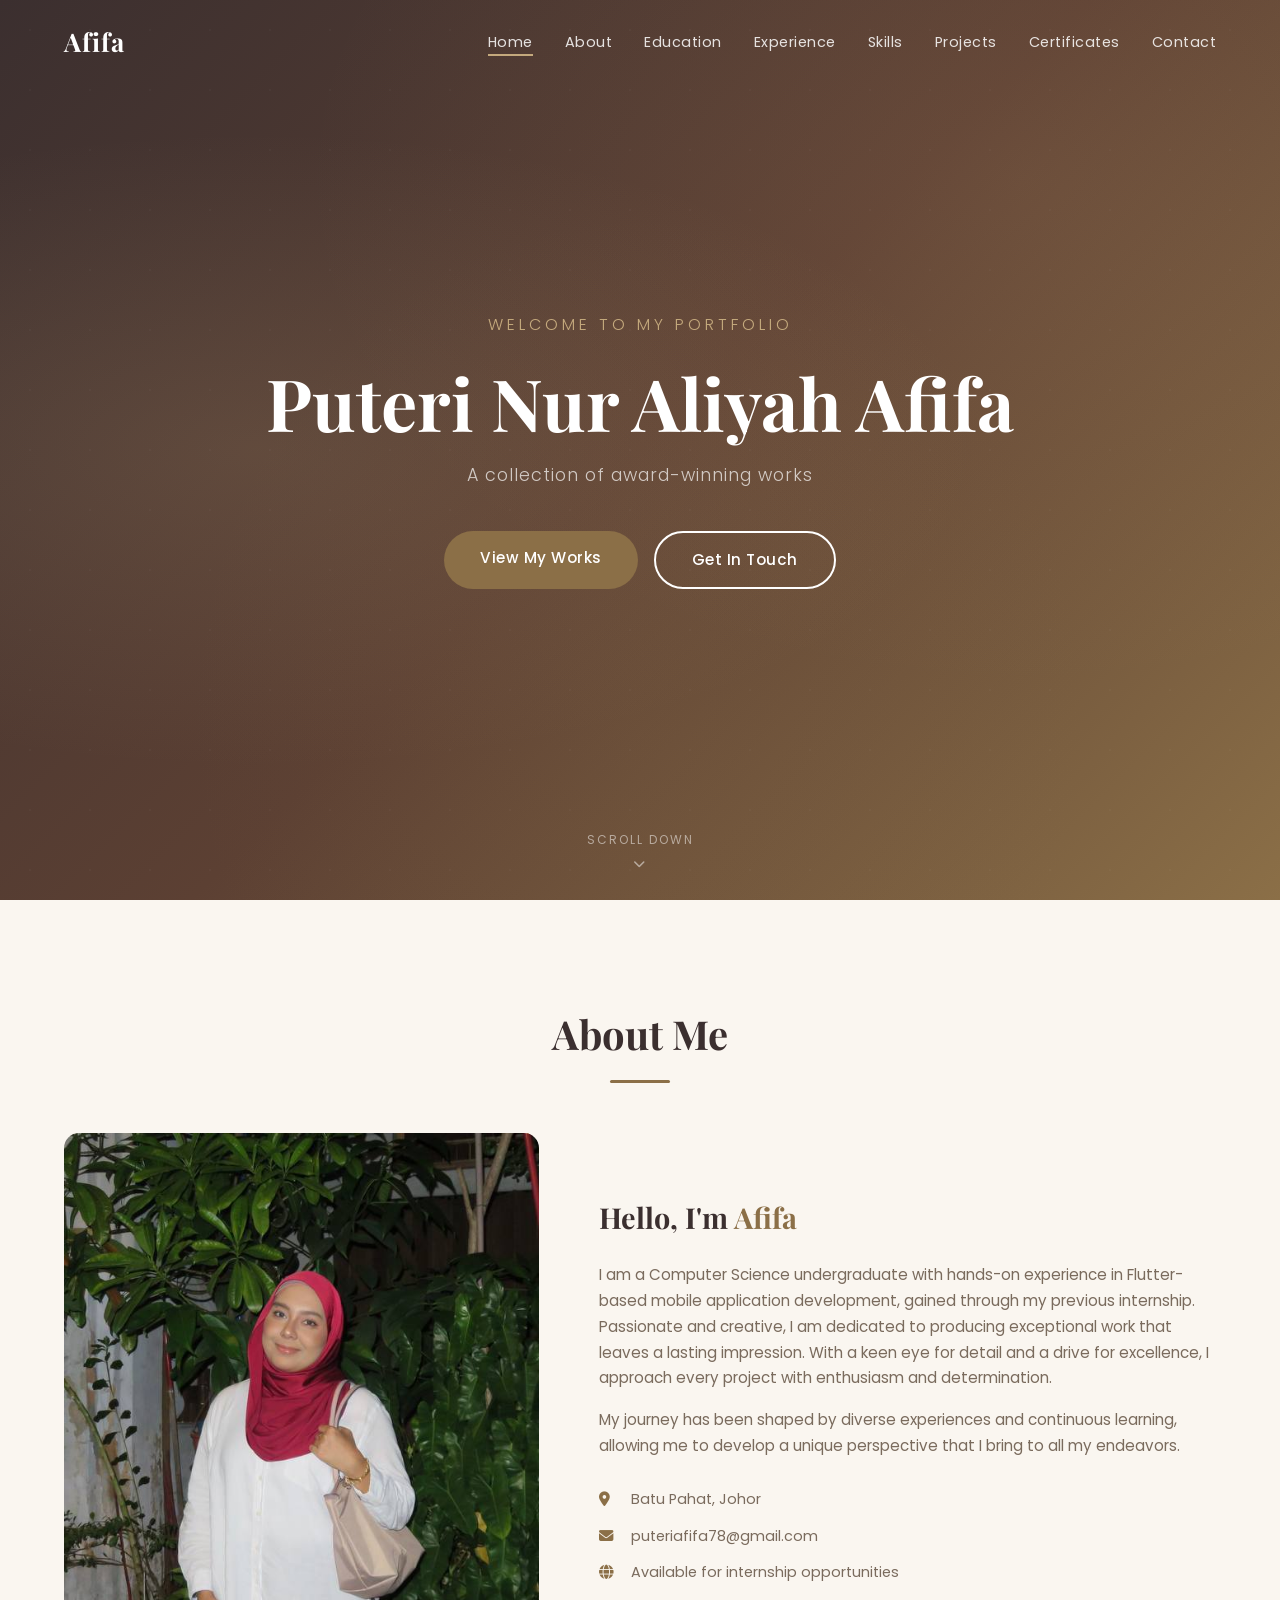
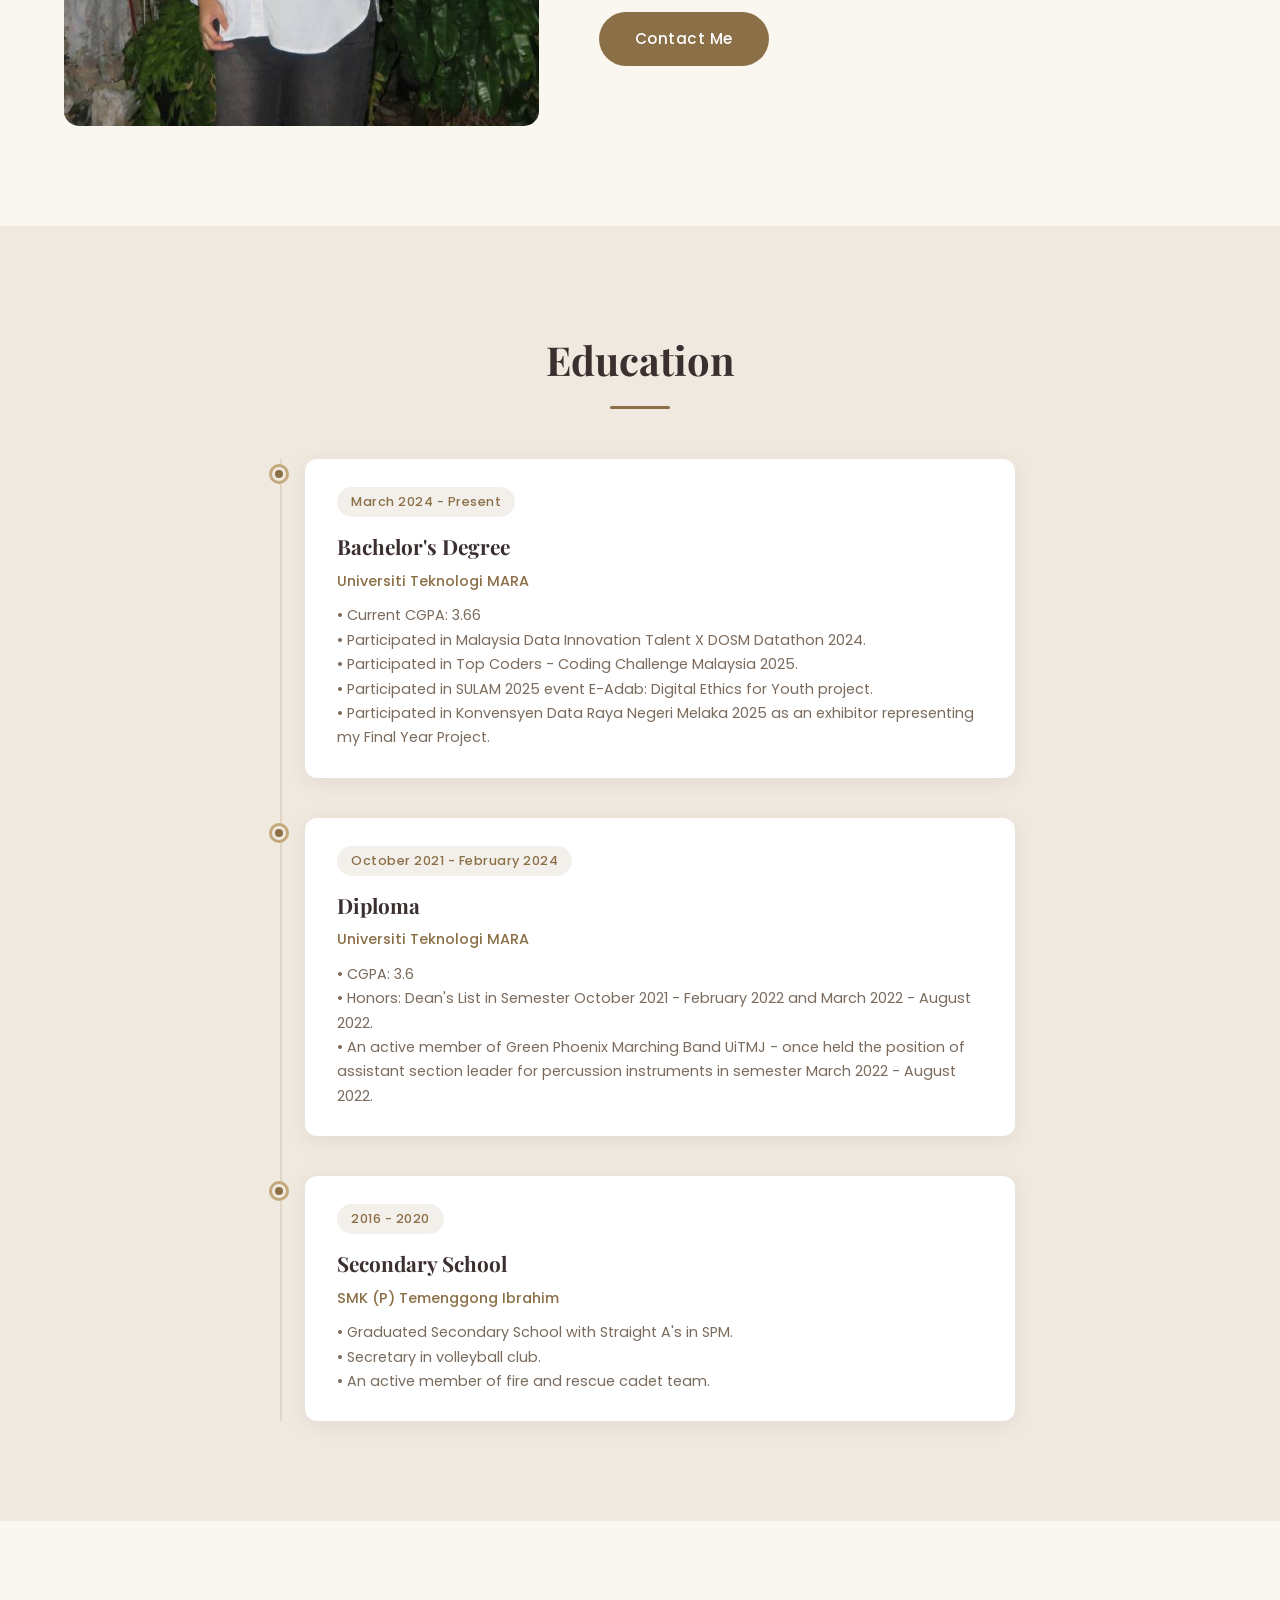
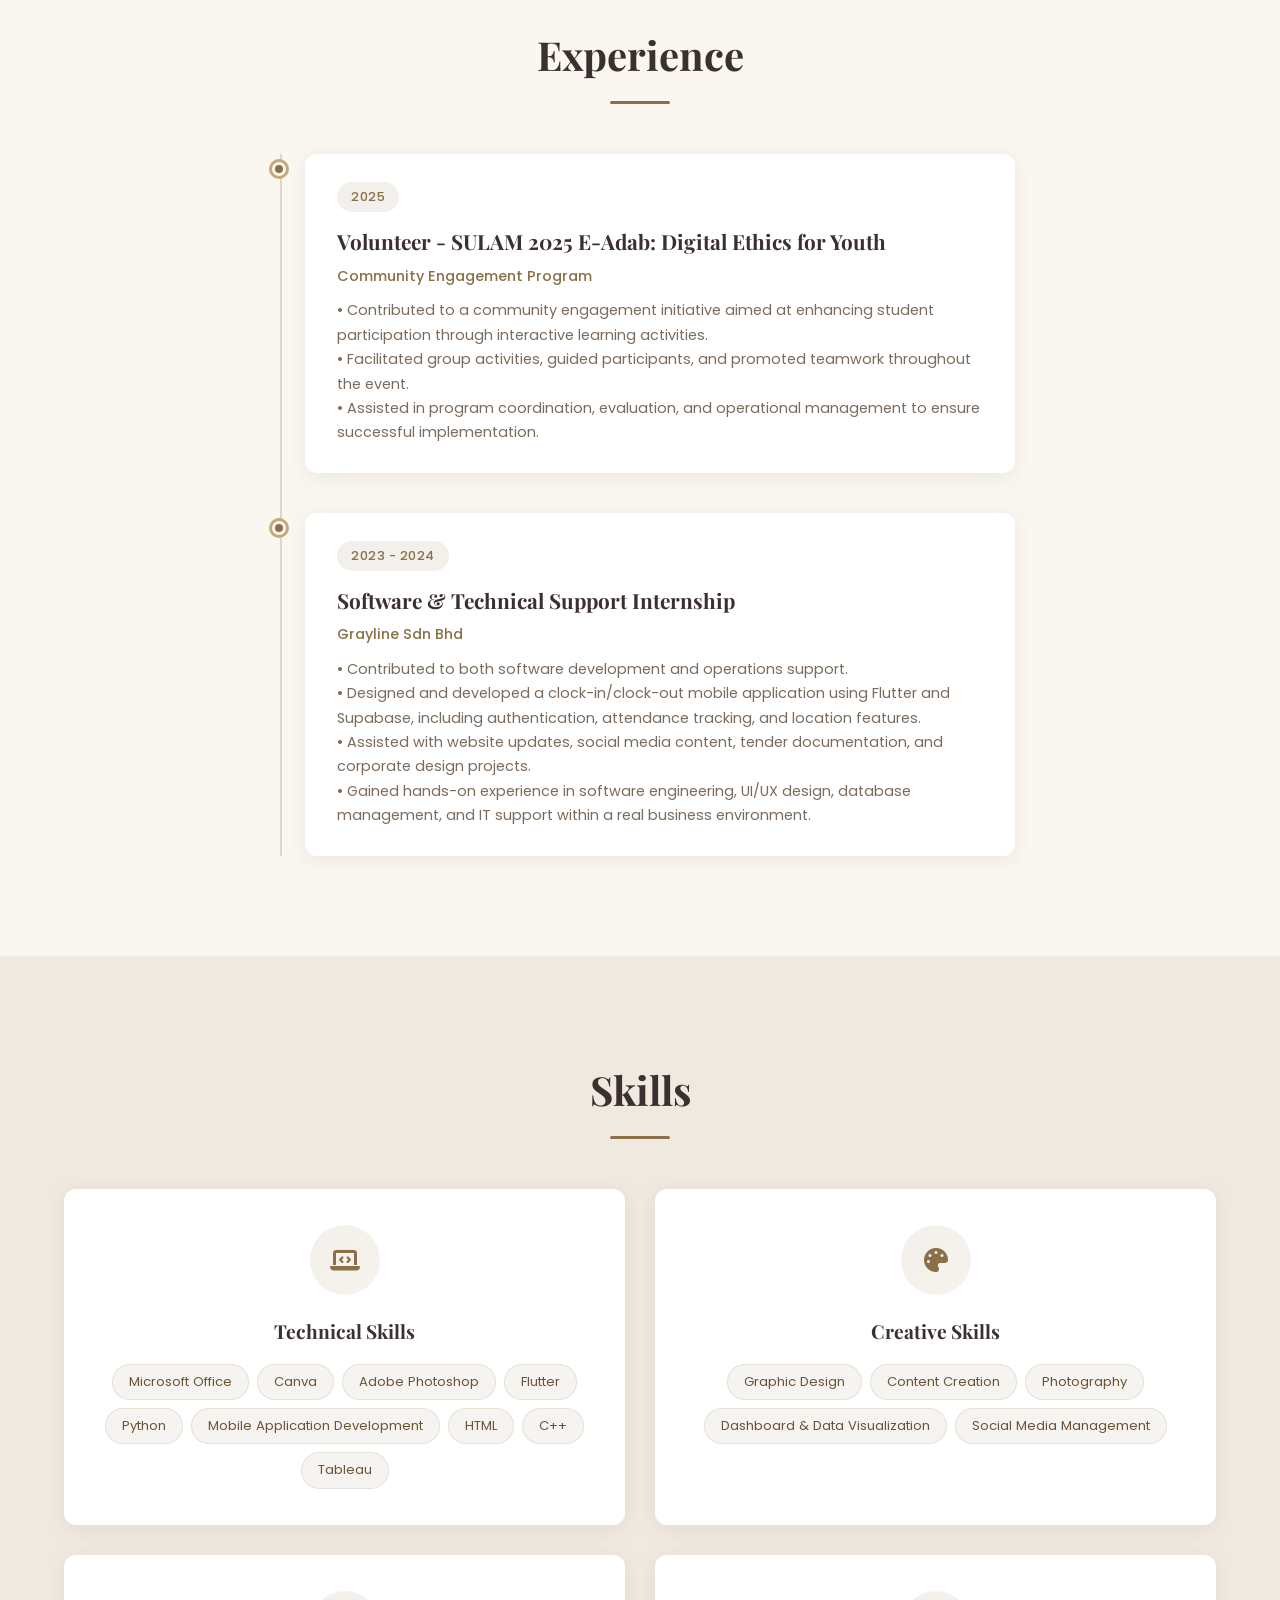
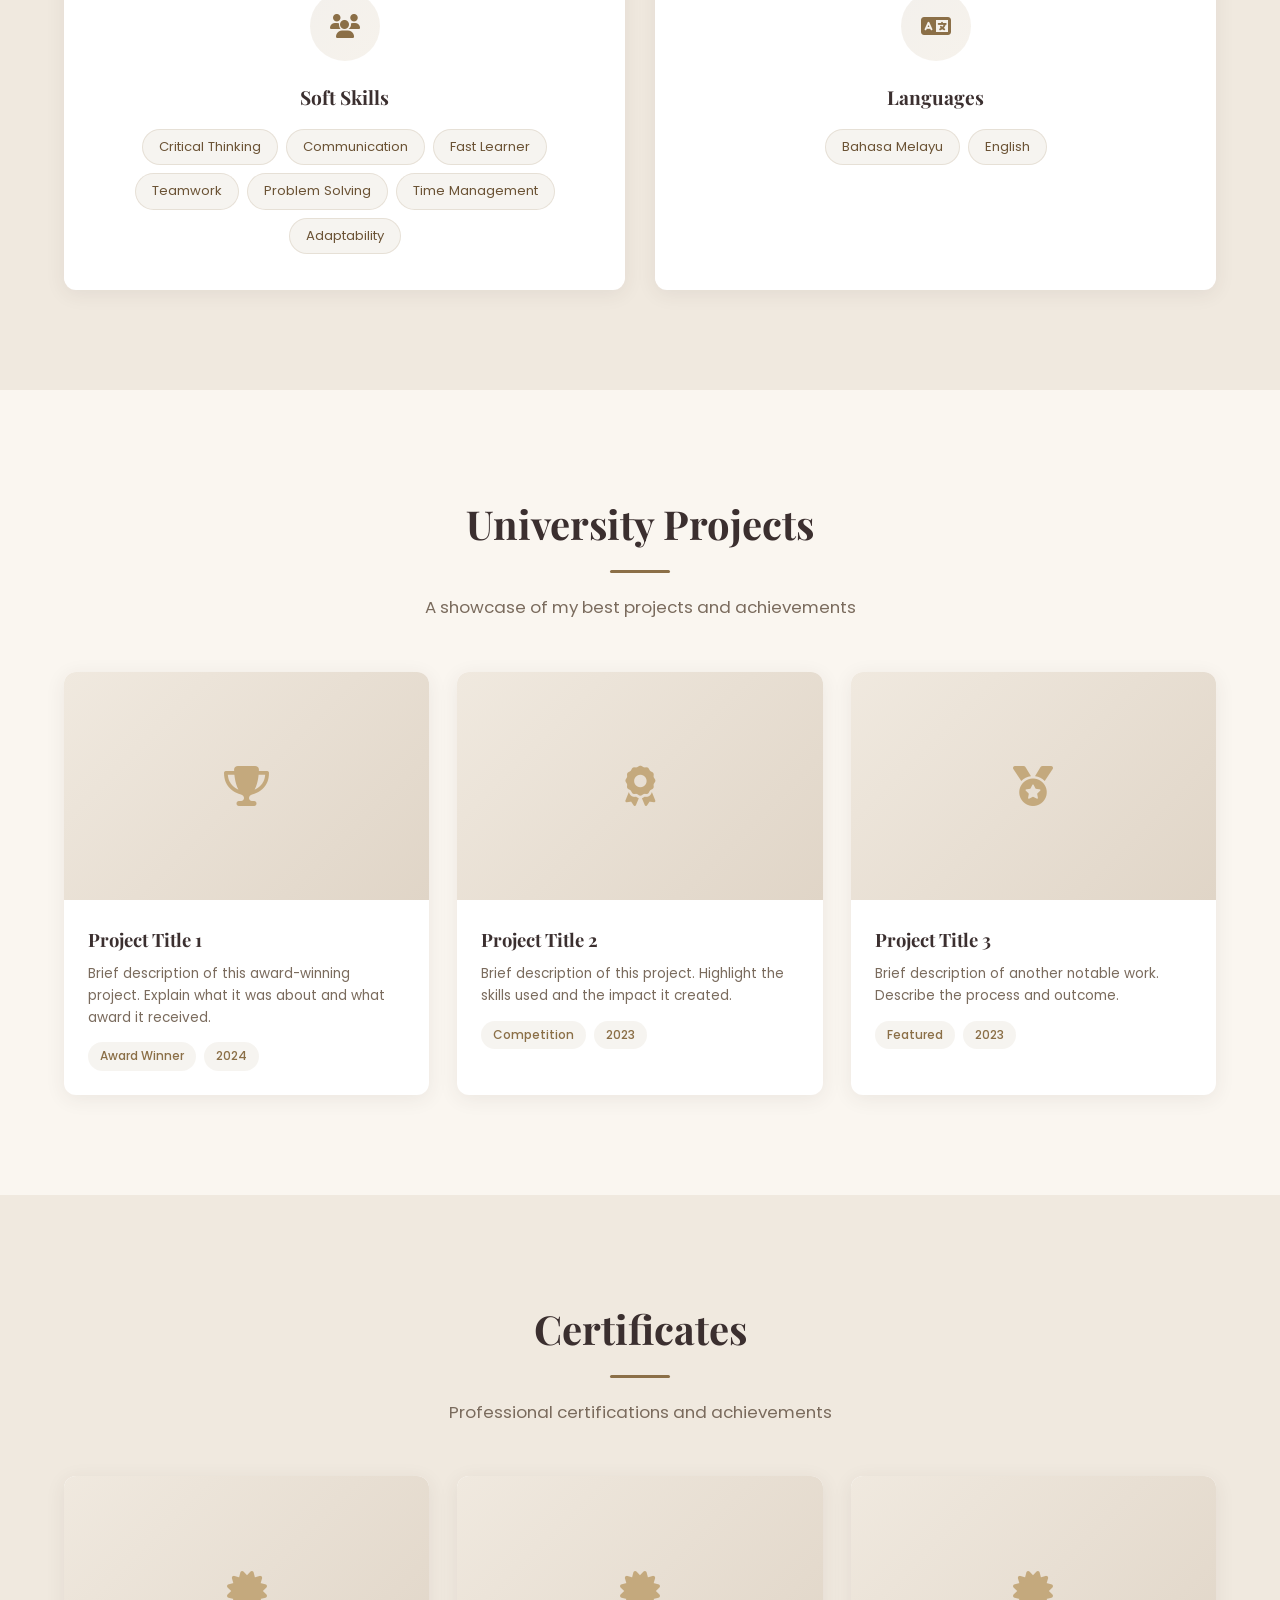
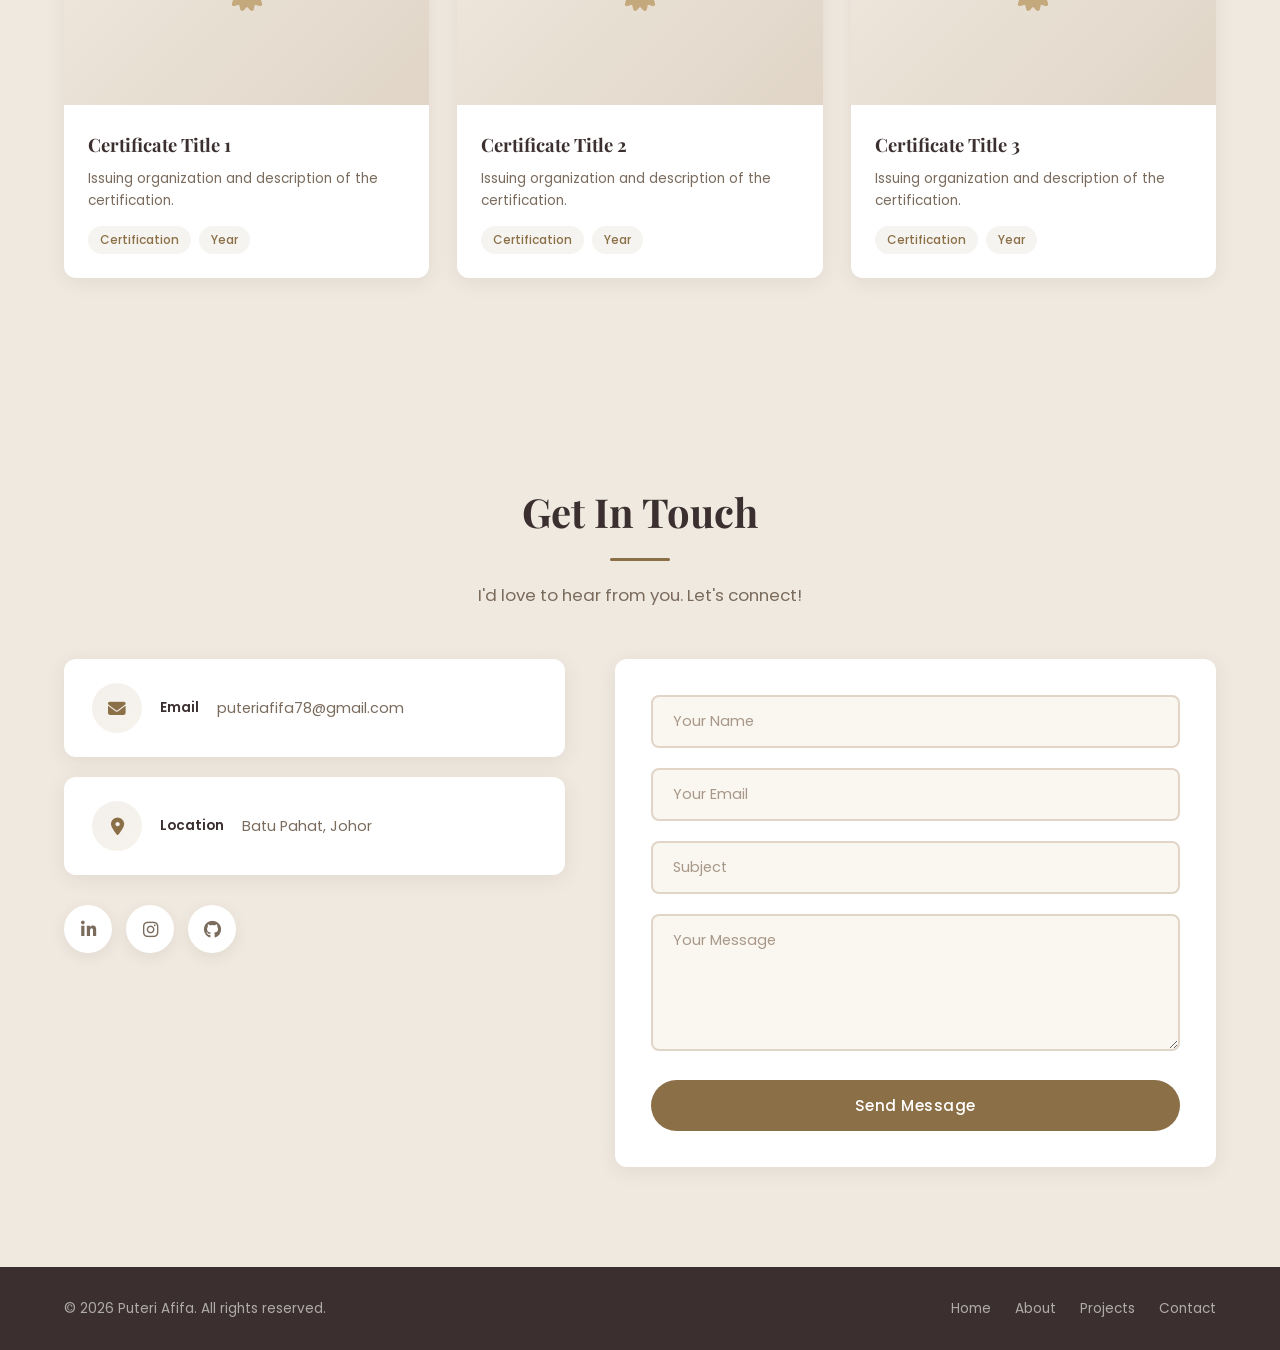
==== index.html @ a24a2a77 "Reduce projects to 3 and add Certificates section" ====
<!DOCTYPE html>
<html lang="en">
<head>
    <meta charset="UTF-8">
    <meta name="viewport" content="width=device-width, initial-scale=1.0">
    <title>Puteri Nur Aliyah Afifa | Portfolio</title>
    <link rel="stylesheet" href="style.css">
    <link rel="preconnect" href="https://fonts.googleapis.com">
    <link rel="preconnect" href="https://fonts.gstatic.com" crossorigin>
    <link href="https://fonts.googleapis.com/css2?family=Playfair+Display:ital,wght@0,400;0,600;0,700;1,400&family=Poppins:wght@300;400;500;600&display=swap" rel="stylesheet">
    <link rel="stylesheet" href="https://cdnjs.cloudflare.com/ajax/libs/font-awesome/6.5.1/css/all.min.css">
</head>
<body>

    <!-- Navigation -->
    <nav class="navbar" id="navbar">
        <div class="nav-container">
            <a href="#home" class="nav-logo">Afifa</a>
            <button class="nav-toggle" id="navToggle" aria-label="Toggle navigation">
                <span></span>
                <span></span>
                <span></span>
            </button>
            <ul class="nav-links" id="navLinks">
                <li><a href="#home">Home</a></li>
                <li><a href="#about">About</a></li>
                <li><a href="#education">Education</a></li>
                <li><a href="#experience">Experience</a></li>
                <li><a href="#skills">Skills</a></li>
                <li><a href="#projects">Projects</a></li>
                <li><a href="#certificates">Certificates</a></li>
                <li><a href="#contact">Contact</a></li>
            </ul>
        </div>
    </nav>

    <!-- Hero Section -->
    <section class="hero" id="home">
        <div class="hero-overlay"></div>
        <div class="hero-content">
            <p class="hero-greeting">Welcome to my Portfolio</p>
            <h1 class="hero-name">Puteri Nur Aliyah Afifa</h1>
            <p class="hero-tagline">A collection of award-winning works</p>
            <div class="hero-buttons">
                <a href="#projects" class="btn btn-primary">View My Works</a>
                <a href="#contact" class="btn btn-outline">Get In Touch</a>
            </div>
        </div>
        <div class="scroll-indicator">
            <span>Scroll Down</span>
            <i class="fas fa-chevron-down"></i>
        </div>
    </section>

    <!-- About Section -->
    <section class="section" id="about">
        <div class="container">
            <h2 class="section-title">About Me</h2>
            <div class="section-divider"></div>
            <div class="about-grid">
                <div class="about-image">
                    <div class="about-image-wrapper">
                        <img src="Afifa's%20Photo.jpg" alt="Afifa's Photo" style="width: 100%; height: 100%; object-fit: cover; border-radius: 15px;">
                    </div>
                </div>
                <div class="about-text">
                    <h3>Hello, I'm <span class="highlight">Afifa</span></h3>
                    <p>I am a Computer Science undergraduate with hands-on experience in Flutter-based mobile application development, gained through my previous internship. Passionate and creative, I am dedicated to producing exceptional work that leaves a lasting impression. With a keen eye for detail and a drive for excellence, I approach every project with enthusiasm and determination.</p>
                    <p>My journey has been shaped by diverse experiences and continuous learning, allowing me to develop a unique perspective that I bring to all my endeavors.</p>
                    <div class="about-details">
                        <div class="detail-item">
                            <i class="fas fa-map-marker-alt"></i>
                            <span>Batu Pahat, Johor</span>
                        </div>
                        <div class="detail-item">
                            <i class="fas fa-envelope"></i>
                            <span>puteriafifa78@gmail.com</span>
                        </div>
                        <div class="detail-item">
                            <i class="fas fa-globe"></i>
                            <span>Available for internship opportunities</span>
                        </div>
                    </div>
                    <a href="#contact" class="btn btn-primary">Contact Me</a>
                </div>
            </div>
        </div>
    </section>

    <!-- Education Section -->
    <section class="section section-alt" id="education">
        <div class="container">
            <h2 class="section-title">Education</h2>
            <div class="section-divider"></div>
            <div class="timeline">
                <div class="timeline-item" data-aos="fade-up">
                    <div class="timeline-marker"></div>
                    <div class="timeline-content">
                        <span class="timeline-date">March 2024 - Present</span>
                        <h3>Bachelor's Degree</h3>
                        <h4>Universiti Teknologi MARA</h4>
                        <p>• Current CGPA: 3.66</p>
                        <p>• Participated in Malaysia Data Innovation Talent X DOSM Datathon 2024.</p>
                        <p>• Participated in Top Coders - Coding Challenge Malaysia 2025.</p>
                        <p>• Participated in SULAM 2025 event E-Adab: Digital Ethics for Youth project.</p>
                        <p>• Participated in Konvensyen Data Raya Negeri Melaka 2025 as an exhibitor representing my Final Year Project.</p>
                    </div>
                </div>
                <div class="timeline-item" data-aos="fade-up">
                    <div class="timeline-marker"></div>
                    <div class="timeline-content">
                        <span class="timeline-date">October 2021 - February 2024</span>
                        <h3>Diploma</h3>
                        <h4>Universiti Teknologi MARA</h4>
                        <p>• CGPA: 3.6</p>
                        <p>• Honors: Dean's List in Semester October 2021 - February 2022 and March 2022 - August 2022.</p>
                        <p>• An active member of Green Phoenix Marching Band UiTMJ - once held the position of assistant section leader for percussion instruments in semester March 2022 - August 2022.</p>
                    </div>
                </div>
                <div class="timeline-item" data-aos="fade-up">
                    <div class="timeline-marker"></div>
                    <div class="timeline-content">
                        <span class="timeline-date">2016 - 2020</span>
                        <h3>Secondary School</h3>
                        <h4>SMK (P) Temenggong Ibrahim</h4>
                        <p>• Graduated Secondary School with Straight A's in SPM.</p>
                        <p>• Secretary in volleyball club.</p>
                        <p>• An active member of fire and rescue cadet team.</p>
                    </div>
                </div>
            </div>
        </div>
    </section>

    <!-- Experience Section -->
    <section class="section" id="experience">
        <div class="container">
            <h2 class="section-title">Experience</h2>
            <div class="section-divider"></div>
            <div class="timeline">
                <div class="timeline-item" data-aos="fade-up">
                    <div class="timeline-marker"></div>
                    <div class="timeline-content">
                        <span class="timeline-date">2025</span>
                        <h3>Volunteer - SULAM 2025 E-Adab: Digital Ethics for Youth</h3>
                        <h4>Community Engagement Program</h4>
                        <p>• Contributed to a community engagement initiative aimed at enhancing student participation through interactive learning activities.</p>
                        <p>• Facilitated group activities, guided participants, and promoted teamwork throughout the event.</p>
                        <p>• Assisted in program coordination, evaluation, and operational management to ensure successful implementation.</p>
                    </div>
                </div>
                <div class="timeline-item" data-aos="fade-up">
                    <div class="timeline-marker"></div>
                    <div class="timeline-content">
                        <span class="timeline-date">2023 - 2024</span>
                        <h3>Software & Technical Support Internship</h3>
                        <h4>Grayline Sdn Bhd</h4>
                        <p>• Contributed to both software development and operations support.</p>
                        <p>• Designed and developed a clock-in/clock-out mobile application using Flutter and Supabase, including authentication, attendance tracking, and location features.</p>
                        <p>• Assisted with website updates, social media content, tender documentation, and corporate design projects.</p>
                        <p>• Gained hands-on experience in software engineering, UI/UX design, database management, and IT support within a real business environment.</p>
                    </div>
                </div>
            </div>
        </div>
    </section>

    <!-- Skills Section -->
    <section class="section section-alt" id="skills">
        <div class="container">
            <h2 class="section-title">Skills</h2>
            <div class="section-divider"></div>
            <div class="skills-grid">
                <div class="skill-category">
                    <div class="skill-icon">
                        <i class="fas fa-laptop-code"></i>
                    </div>
                    <h3>Technical Skills</h3>
                    <div class="skill-tags">
                        <span class="skill-tag">Microsoft Office</span>
                        <span class="skill-tag">Canva</span>
                        <span class="skill-tag">Adobe Photoshop</span>
                        <span class="skill-tag">Flutter</span>
                        <span class="skill-tag">Python</span>
                        <span class="skill-tag">Mobile Application Development</span>
                        <span class="skill-tag">HTML</span>
                        <span class="skill-tag">C++</span>
                        <span class="skill-tag">Tableau</span>
                    </div>
                </div>
                <div class="skill-category">
                    <div class="skill-icon">
                        <i class="fas fa-palette"></i>
                    </div>
                    <h3>Creative Skills</h3>
                    <div class="skill-tags">
                        <span class="skill-tag">Graphic Design</span>
                        <span class="skill-tag">Content Creation</span>
                        <span class="skill-tag">Photography</span>
                        <span class="skill-tag">Dashboard & Data Visualization</span>
                        <span class="skill-tag">Social Media Management</span>
                    </div>
                </div>
                <div class="skill-category">
                    <div class="skill-icon">
                        <i class="fas fa-users"></i>
                    </div>
                    <h3>Soft Skills</h3>
                    <div class="skill-tags">
                        <span class="skill-tag">Critical Thinking</span>
                        <span class="skill-tag">Communication</span>
                        <span class="skill-tag">Fast Learner</span>
                        <span class="skill-tag">Teamwork</span>
                        <span class="skill-tag">Problem Solving</span>
                        <span class="skill-tag">Time Management</span>
                        <span class="skill-tag">Adaptability</span>

                    </div>
                </div>
                <div class="skill-category">
                    <div class="skill-icon">
                        <i class="fas fa-language"></i>
                    </div>
                    <h3>Languages</h3>
                    <div class="skill-tags">
                        <span class="skill-tag">Bahasa Melayu</span>
                        <span class="skill-tag">English</span>
                    </div>
                </div>
            </div>
        </div>
    </section>

    <!-- Projects Section -->
    <section class="section" id="projects">
        <div class="container">
            <h2 class="section-title">University Projects</h2>
            <div class="section-divider"></div>
            <p class="section-subtitle">A showcase of my best projects and achievements</p>
            <div class="projects-grid">
                <div class="project-card" data-aos="fade-up">
                    <div class="project-image">
                        <div class="project-image-placeholder">
                            <i class="fas fa-trophy"></i>
                        </div>
                        <div class="project-overlay">
                            <a href="#" class="project-link"><i class="fas fa-external-link-alt"></i></a>
                        </div>
                    </div>
                    <div class="project-info">
                        <h3>Project Title 1</h3>
                        <p>Brief description of this award-winning project. Explain what it was about and what award it received.</p>
                        <div class="project-tags">
                            <span>Award Winner</span>
                            <span>2024</span>
                        </div>
                    </div>
                </div>
                <div class="project-card" data-aos="fade-up">
                    <div class="project-image">
                        <div class="project-image-placeholder">
                            <i class="fas fa-award"></i>
                        </div>
                        <div class="project-overlay">
                            <a href="#" class="project-link"><i class="fas fa-external-link-alt"></i></a>
                        </div>
                    </div>
                    <div class="project-info">
                        <h3>Project Title 2</h3>
                        <p>Brief description of this project. Highlight the skills used and the impact it created.</p>
                        <div class="project-tags">
                            <span>Competition</span>
                            <span>2023</span>
                        </div>
                    </div>
                </div>
                <div class="project-card" data-aos="fade-up">
                    <div class="project-image">
                        <div class="project-image-placeholder">
                            <i class="fas fa-medal"></i>
                        </div>
                        <div class="project-overlay">
                            <a href="#" class="project-link"><i class="fas fa-external-link-alt"></i></a>
                        </div>
                    </div>
                    <div class="project-info">
                        <h3>Project Title 3</h3>
                        <p>Brief description of another notable work. Describe the process and outcome.</p>
                        <div class="project-tags">
                            <span>Featured</span>
                            <span>2023</span>
                        </div>
                    </div>
                </div>
            </div>
        </div>
    </section>

    <!-- Certificates Section -->
    <section class="section section-alt" id="certificates">
        <div class="container">
            <h2 class="section-title">Certificates</h2>
            <div class="section-divider"></div>
            <p class="section-subtitle">Professional certifications and achievements</p>
            <div class="projects-grid">
                <div class="project-card" data-aos="fade-up">
                    <div class="project-image">
                        <div class="project-image-placeholder">
                            <i class="fas fa-certificate"></i>
                        </div>
                    </div>
                    <div class="project-info">
                        <h3>Certificate Title 1</h3>
                        <p>Issuing organization and description of the certification.</p>
                        <div class="project-tags">
                            <span>Certification</span>
                            <span>Year</span>
                        </div>
                    </div>
                </div>
                <div class="project-card" data-aos="fade-up">
                    <div class="project-image">
                        <div class="project-image-placeholder">
                            <i class="fas fa-certificate"></i>
                        </div>
                    </div>
                    <div class="project-info">
                        <h3>Certificate Title 2</h3>
                        <p>Issuing organization and description of the certification.</p>
                        <div class="project-tags">
                            <span>Certification</span>
                            <span>Year</span>
                        </div>
                    </div>
                </div>
                <div class="project-card" data-aos="fade-up">
                    <div class="project-image">
                        <div class="project-image-placeholder">
                            <i class="fas fa-certificate"></i>
                        </div>
                    </div>
                    <div class="project-info">
                        <h3>Certificate Title 3</h3>
                        <p>Issuing organization and description of the certification.</p>
                        <div class="project-tags">
                            <span>Certification</span>
                            <span>Year</span>
                        </div>
                    </div>
                </div>
            </div>
        </div>
    </section>

    <!-- Contact Section -->
    <section class="section section-alt" id="contact">
        <div class="container">
            <h2 class="section-title">Get In Touch</h2>
            <div class="section-divider"></div>
            <p class="section-subtitle">I'd love to hear from you. Let's connect!</p>
            <div class="contact-grid">
                <div class="contact-info">
                    <div class="contact-card">
                        <div class="contact-icon">
                            <i class="fas fa-envelope"></i>
                        </div>
                        <h3>Email</h3>
                        <p>puteriafifa78@gmail.com</p>
                    </div>
                    <div class="contact-card">
                        <div class="contact-icon">
                            <i class="fas fa-map-marker-alt"></i>
                        </div>
                        <h3>Location</h3>
                        <p>Batu Pahat, Johor</p>
                    </div>
                    <div class="social-links">
                        <a href="https://www.linkedin.com/in/puteri-afifa-b98653278" class="social-link" aria-label="LinkedIn"><i class="fab fa-linkedin-in"></i></a>
                        <a href="https://www.instagram.com/aafifaa__?igsh=MWRyMGJjY2FrdXZ4MQ%3D%3D&utm_source=qr" class="social-link" aria-label="Instagram"><i class="fab fa-instagram"></i></a>
                        <a href="https://github.com/aafifaa03" class="social-link" aria-label="GitHub"><i class="fab fa-github"></i></a>
                    </div>
                </div>
                <form class="contact-form" id="contactForm">
                    <div class="form-group">
                        <input type="text" id="name" name="name" placeholder="Your Name" required>
                    </div>
                    <div class="form-group">
                        <input type="email" id="email" name="email" placeholder="Your Email" required>
                    </div>
                    <div class="form-group">
                        <input type="text" id="subject" name="subject" placeholder="Subject" required>
                    </div>
                    <div class="form-group">
                        <textarea id="message" name="message" rows="5" placeholder="Your Message" required></textarea>
                    </div>
                    <button type="submit" class="btn btn-primary btn-full">Send Message</button>
                </form>
            </div>
        </div>
    </section>

    <!-- Footer -->
    <footer class="footer">
        <div class="container">
            <div class="footer-content">
                <p>&copy; 2026 Puteri Afifa. All rights reserved.</p>
                <div class="footer-links">
                    <a href="#home">Home</a>
                    <a href="#about">About</a>
                    <a href="#projects">Projects</a>
                    <a href="#contact">Contact</a>
                </div>
            </div>
        </div>
    </footer>

    <script src="script.js"></script>
</body>
</html>
---- style.css ----
/* ===== CSS Variables ===== */
:root {
    --color-bg: #FAF6F0;
    --color-bg-alt: #F0E9DF;
    --color-bg-dark: #3B2F2F;
    --color-primary: #8B6F47;
    --color-primary-dark: #6B5335;
    --color-primary-light: #C4A97D;
    --color-accent: #D4A574;
    --color-text: #3B2F2F;
    --color-text-light: #7A6B5D;
    --color-text-lighter: #A89888;
    --color-white: #FFFFFF;
    --color-border: #E0D5C7;
    --color-card: #FFFFFF;
    --color-shadow: rgba(59, 47, 47, 0.08);
    --color-shadow-dark: rgba(59, 47, 47, 0.15);

    --font-heading: 'Playfair Display', Georgia, serif;
    --font-body: 'Poppins', 'Segoe UI', sans-serif;

    --transition: all 0.3s ease;
    --transition-slow: all 0.6s ease;
    --border-radius: 12px;
    --border-radius-sm: 8px;
}

/* ===== Reset & Base ===== */
*,
*::before,
*::after {
    margin: 0;
    padding: 0;
    box-sizing: border-box;
}

html {
    scroll-behavior: smooth;
    scroll-padding-top: 80px;
}

body {
    font-family: var(--font-body);
    color: var(--color-text);
    background-color: var(--color-bg);
    line-height: 1.7;
    overflow-x: hidden;
}

a {
    text-decoration: none;
    color: inherit;
    transition: var(--transition);
}

img {
    max-width: 100%;
    display: block;
}

/* ===== Utility ===== */
.container {
    max-width: 1200px;
    margin: 0 auto;
    padding: 0 24px;
}

.highlight {
    color: var(--color-primary);
}

.btn {
    display: inline-block;
    padding: 14px 36px;
    border-radius: 50px;
    font-family: var(--font-body);
    font-size: 0.95rem;
    font-weight: 500;
    letter-spacing: 0.5px;
    cursor: pointer;
    transition: var(--transition);
    border: none;
    outline: none;
}

.btn-primary {
    background: var(--color-primary);
    color: var(--color-white);
}

.btn-primary:hover {
    background: var(--color-primary-dark);
    transform: translateY(-2px);
    box-shadow: 0 8px 25px rgba(139, 111, 71, 0.3);
}

.btn-outline {
    background: transparent;
    color: var(--color-white);
    border: 2px solid var(--color-white);
}

.btn-outline:hover {
    background: var(--color-white);
    color: var(--color-bg-dark);
    transform: translateY(-2px);
}

.btn-full {
    width: 100%;
}

/* ===== Navigation ===== */
.navbar {
    position: fixed;
    top: 0;
    left: 0;
    width: 100%;
    z-index: 1000;
    background: transparent;
    transition: var(--transition);
    padding: 20px 0;
}

.navbar.scrolled {
    background: rgba(250, 246, 240, 0.95);
    backdrop-filter: blur(20px);
    box-shadow: 0 2px 20px var(--color-shadow);
    padding: 12px 0;
}

.nav-container {
    max-width: 1200px;
    margin: 0 auto;
    padding: 0 24px;
    display: flex;
    align-items: center;
    justify-content: space-between;
}

.nav-logo {
    font-family: var(--font-heading);
    font-size: 1.6rem;
    font-weight: 700;
    color: var(--color-white);
    letter-spacing: 1px;
}

.navbar.scrolled .nav-logo {
    color: var(--color-primary);
}

.nav-links {
    display: flex;
    list-style: none;
    gap: 32px;
}

.nav-links a {
    font-size: 0.9rem;
    font-weight: 400;
    color: rgba(255, 255, 255, 0.85);
    letter-spacing: 0.5px;
    position: relative;
    padding-bottom: 4px;
}

.nav-links a::after {
    content: '';
    position: absolute;
    bottom: 0;
    left: 0;
    width: 0;
    height: 2px;
    background: var(--color-primary-light);
    transition: var(--transition);
}

.nav-links a:hover::after,
.nav-links a.active::after {
    width: 100%;
}

.navbar.scrolled .nav-links a {
    color: var(--color-text);
}

.navbar.scrolled .nav-links a:hover {
    color: var(--color-primary);
}

.navbar.scrolled .nav-links a::after {
    background: var(--color-primary);
}

.nav-toggle {
    display: none;
    flex-direction: column;
    gap: 5px;
    background: none;
    border: none;
    cursor: pointer;
    padding: 5px;
}

.nav-toggle span {
    display: block;
    width: 25px;
    height: 2px;
    background: var(--color-white);
    transition: var(--transition);
}

.navbar.scrolled .nav-toggle span {
    background: var(--color-text);
}

/* ===== Hero Section ===== */
.hero {
    position: relative;
    min-height: 100vh;
    display: flex;
    align-items: center;
    justify-content: center;
    text-align: center;
    background: linear-gradient(135deg, #3B2F2F 0%, #5C4033 50%, #8B6F47 100%);
    overflow: hidden;
}

.hero::before {
    content: '';
    position: absolute;
    top: 0;
    left: 0;
    right: 0;
    bottom: 0;
    background:
        radial-gradient(ellipse at 20% 50%, rgba(196, 169, 125, 0.15) 0%, transparent 50%),
        radial-gradient(ellipse at 80% 20%, rgba(212, 165, 116, 0.1) 0%, transparent 50%),
        radial-gradient(ellipse at 50% 80%, rgba(139, 111, 71, 0.1) 0%, transparent 50%);
}

.hero-overlay {
    position: absolute;
    top: 0;
    left: 0;
    right: 0;
    bottom: 0;
    background: url('data:image/svg+xml,<svg xmlns="http://www.w3.org/2000/svg" width="60" height="60"><circle cx="30" cy="30" r="1" fill="rgba(255,255,255,0.03)"/></svg>');
}

.hero-content {
    position: relative;
    z-index: 2;
    padding: 0 24px;
    animation: fadeInUp 1s ease;
}

.hero-greeting {
    font-size: 1rem;
    font-weight: 300;
    letter-spacing: 4px;
    text-transform: uppercase;
    color: var(--color-primary-light);
    margin-bottom: 20px;
}

.hero-name {
    font-family: var(--font-heading);
    font-size: clamp(2.5rem, 6vw, 4.5rem);
    font-weight: 700;
    color: var(--color-white);
    line-height: 1.2;
    margin-bottom: 16px;
}

.hero-tagline {
    font-size: 1.1rem;
    font-weight: 300;
    color: rgba(255, 255, 255, 0.7);
    margin-bottom: 40px;
    letter-spacing: 1px;
}

.hero-buttons {
    display: flex;
    gap: 16px;
    justify-content: center;
    flex-wrap: wrap;
}

.scroll-indicator {
    position: absolute;
    bottom: 30px;
    left: 50%;
    transform: translateX(-50%);
    display: flex;
    flex-direction: column;
    align-items: center;
    gap: 8px;
    color: rgba(255, 255, 255, 0.5);
    font-size: 0.75rem;
    letter-spacing: 2px;
    text-transform: uppercase;
    animation: bounce 2s infinite;
}

@keyframes bounce {
    0%, 20%, 50%, 80%, 100% { transform: translateX(-50%) translateY(0); }
    40% { transform: translateX(-50%) translateY(-8px); }
    60% { transform: translateX(-50%) translateY(-4px); }
}

@keyframes fadeInUp {
    from {
        opacity: 0;
        transform: translateY(30px);
    }
    to {
        opacity: 1;
        transform: translateY(0);
    }
}

/* ===== Sections ===== */
.section {
    padding: 100px 0;
}

.section-alt {
    background: var(--color-bg-alt);
}

.section-title {
    font-family: var(--font-heading);
    font-size: 2.5rem;
    font-weight: 700;
    text-align: center;
    color: var(--color-text);
    margin-bottom: 12px;
}

.section-divider {
    width: 60px;
    height: 3px;
    background: var(--color-primary);
    margin: 0 auto 20px;
    border-radius: 2px;
}

.section-subtitle {
    text-align: center;
    color: var(--color-text-light);
    font-size: 1.05rem;
    max-width: 500px;
    margin: 0 auto 50px;
}

/* ===== About ===== */
.about-grid {
    display: grid;
    grid-template-columns: 1fr 1.3fr;
    gap: 60px;
    align-items: center;
    margin-top: 50px;
}

.about-image-wrapper {
    position: relative;
    border-radius: var(--border-radius);
    overflow: hidden;
    aspect-ratio: 4 / 5;
}

.about-image-wrapper::before {
    content: '';
    position: absolute;
    top: -10px;
    left: -10px;
    right: 10px;
    bottom: 10px;
    border: 2px solid var(--color-primary-light);
    border-radius: var(--border-radius);
    z-index: -1;
}

.about-image-placeholder {
    width: 100%;
    height: 100%;
    background: linear-gradient(135deg, var(--color-bg-alt), var(--color-border));
    display: flex;
    flex-direction: column;
    align-items: center;
    justify-content: center;
    gap: 12px;
    color: var(--color-text-lighter);
    border-radius: var(--border-radius);
}

.about-image-placeholder i {
    font-size: 3rem;
}

.about-image-placeholder p {
    font-size: 0.85rem;
    letter-spacing: 1px;
}

.about-text h3 {
    font-family: var(--font-heading);
    font-size: 1.8rem;
    margin-bottom: 20px;
    color: var(--color-text);
}

.about-text p {
    color: var(--color-text-light);
    margin-bottom: 16px;
    font-size: 0.95rem;
}

.about-details {
    display: flex;
    flex-direction: column;
    gap: 12px;
    margin: 28px 0;
}

.detail-item {
    display: flex;
    align-items: center;
    gap: 12px;
    color: var(--color-text-light);
    font-size: 0.9rem;
}

.detail-item i {
    color: var(--color-primary);
    width: 20px;
}

/* ===== Timeline (Education & Experience) ===== */
.timeline {
    position: relative;
    max-width: 750px;
    margin: 50px auto 0;
    padding-left: 40px;
}

.timeline::before {
    content: '';
    position: absolute;
    top: 0;
    left: 15px;
    width: 2px;
    height: 100%;
    background: var(--color-border);
}

.timeline-item {
    position: relative;
    margin-bottom: 40px;
}

.timeline-item:last-child {
    margin-bottom: 0;
}

.timeline-marker {
    position: absolute;
    left: -33px;
    top: 8px;
    width: 14px;
    height: 14px;
    border-radius: 50%;
    background: var(--color-primary);
    border: 3px solid var(--color-bg);
    box-shadow: 0 0 0 3px var(--color-primary-light);
}

.section-alt .timeline-marker {
    border-color: var(--color-bg-alt);
}

.timeline-content {
    background: var(--color-card);
    padding: 28px 32px;
    border-radius: var(--border-radius);
    box-shadow: 0 4px 20px var(--color-shadow);
    transition: var(--transition);
}

.timeline-content:hover {
    transform: translateY(-3px);
    box-shadow: 0 8px 30px var(--color-shadow-dark);
}

.timeline-date {
    display: inline-block;
    font-size: 0.8rem;
    font-weight: 500;
    color: var(--color-primary);
    background: rgba(139, 111, 71, 0.1);
    padding: 4px 14px;
    border-radius: 20px;
    margin-bottom: 12px;
    letter-spacing: 0.5px;
}

.timeline-content h3 {
    font-family: var(--font-heading);
    font-size: 1.3rem;
    color: var(--color-text);
    margin-bottom: 4px;
}

.timeline-content h4 {
    font-size: 0.9rem;
    font-weight: 500;
    color: var(--color-primary);
    margin-bottom: 10px;
}

.timeline-content p {
    font-size: 0.9rem;
    color: var(--color-text-light);
    line-height: 1.7;
}

/* ===== Skills ===== */
.skills-grid {
    display: grid;
    grid-template-columns: repeat(2, 1fr);
    gap: 30px;
    margin-top: 50px;
}

.skill-category {
    background: var(--color-card);
    padding: 36px 32px;
    border-radius: var(--border-radius);
    box-shadow: 0 4px 20px var(--color-shadow);
    text-align: center;
    transition: var(--transition);
}

.skill-category:hover {
    transform: translateY(-5px);
    box-shadow: 0 10px 35px var(--color-shadow-dark);
}

.skill-icon {
    width: 70px;
    height: 70px;
    margin: 0 auto 20px;
    display: flex;
    align-items: center;
    justify-content: center;
    border-radius: 50%;
    background: linear-gradient(135deg, rgba(139, 111, 71, 0.1), rgba(196, 169, 125, 0.15));
    color: var(--color-primary);
    font-size: 1.5rem;
}

.skill-category h3 {
    font-family: var(--font-heading);
    font-size: 1.2rem;
    margin-bottom: 16px;
    color: var(--color-text);
}

.skill-tags {
    display: flex;
    flex-wrap: wrap;
    gap: 8px;
    justify-content: center;
}

.skill-tag {
    display: inline-block;
    padding: 6px 16px;
    background: rgba(139, 111, 71, 0.08);
    color: var(--color-primary-dark);
    font-size: 0.82rem;
    border-radius: 20px;
    font-weight: 400;
    border: 1px solid rgba(139, 111, 71, 0.15);
    transition: var(--transition);
}

.skill-tag:hover {
    background: var(--color-primary);
    color: var(--color-white);
    border-color: var(--color-primary);
}

/* ===== Projects ===== */
.projects-grid {
    display: grid;
    grid-template-columns: repeat(3, 1fr);
    gap: 28px;
    margin-top: 20px;
}

.project-card {
    background: var(--color-card);
    border-radius: var(--border-radius);
    overflow: hidden;
    box-shadow: 0 4px 20px var(--color-shadow);
    transition: var(--transition);
}

.project-card:hover {
    transform: translateY(-6px);
    box-shadow: 0 12px 40px var(--color-shadow-dark);
}

.project-image {
    position: relative;
    aspect-ratio: 16 / 10;
    overflow: hidden;
}

.project-image-placeholder {
    width: 100%;
    height: 100%;
    background: linear-gradient(135deg, var(--color-bg-alt), var(--color-border));
    display: flex;
    align-items: center;
    justify-content: center;
    font-size: 2.5rem;
    color: var(--color-primary-light);
}

.project-overlay {
    position: absolute;
    top: 0;
    left: 0;
    right: 0;
    bottom: 0;
    background: rgba(59, 47, 47, 0.6);
    display: flex;
    align-items: center;
    justify-content: center;
    opacity: 0;
    transition: var(--transition);
}

.project-card:hover .project-overlay {
    opacity: 1;
}

.project-link {
    width: 50px;
    height: 50px;
    border-radius: 50%;
    background: var(--color-white);
    display: flex;
    align-items: center;
    justify-content: center;
    color: var(--color-primary);
    font-size: 1.1rem;
    transform: scale(0.8);
    transition: var(--transition);
}

.project-card:hover .project-link {
    transform: scale(1);
}

.project-link:hover {
    background: var(--color-primary);
    color: var(--color-white);
}

.project-info {
    padding: 24px;
}

.project-info h3 {
    font-family: var(--font-heading);
    font-size: 1.15rem;
    margin-bottom: 8px;
    color: var(--color-text);
}

.project-info p {
    font-size: 0.85rem;
    color: var(--color-text-light);
    margin-bottom: 14px;
    line-height: 1.6;
}

.project-tags {
    display: flex;
    gap: 8px;
    flex-wrap: wrap;
}

.project-tags span {
    font-size: 0.75rem;
    padding: 4px 12px;
    background: rgba(139, 111, 71, 0.08);
    color: var(--color-primary);
    border-radius: 20px;
    font-weight: 500;
}

/* ===== Contact ===== */
.contact-grid {
    display: grid;
    grid-template-columns: 1fr 1.2fr;
    gap: 50px;
    align-items: start;
    margin-top: 50px;
}

.contact-info {
    display: flex;
    flex-direction: column;
    gap: 20px;
}

.contact-card {
    background: var(--color-card);
    padding: 24px 28px;
    border-radius: var(--border-radius);
    box-shadow: 0 4px 20px var(--color-shadow);
    display: flex;
    align-items: center;
    gap: 18px;
    transition: var(--transition);
}

.contact-card:hover {
    transform: translateX(5px);
    box-shadow: 0 6px 25px var(--color-shadow-dark);
}

.contact-icon {
    width: 50px;
    height: 50px;
    min-width: 50px;
    border-radius: 50%;
    background: linear-gradient(135deg, rgba(139, 111, 71, 0.1), rgba(196, 169, 125, 0.15));
    display: flex;
    align-items: center;
    justify-content: center;
    color: var(--color-primary);
    font-size: 1.1rem;
}

.contact-card h3 {
    font-size: 0.85rem;
    font-weight: 600;
    color: var(--color-text);
    margin-bottom: 2px;
}

.contact-card p {
    font-size: 0.9rem;
    color: var(--color-text-light);
}

.social-links {
    display: flex;
    gap: 14px;
    margin-top: 10px;
}

.social-link {
    width: 48px;
    height: 48px;
    border-radius: 50%;
    background: var(--color-card);
    box-shadow: 0 4px 15px var(--color-shadow);
    display: flex;
    align-items: center;
    justify-content: center;
    color: var(--color-text-light);
    font-size: 1.1rem;
    transition: var(--transition);
}

.social-link:hover {
    background: var(--color-primary);
    color: var(--color-white);
    transform: translateY(-3px);
    box-shadow: 0 8px 25px rgba(139, 111, 71, 0.3);
}

.contact-form {
    background: var(--color-card);
    padding: 36px;
    border-radius: var(--border-radius);
    box-shadow: 0 4px 20px var(--color-shadow);
}

.form-group {
    margin-bottom: 20px;
}

.form-group input,
.form-group textarea {
    width: 100%;
    padding: 14px 20px;
    border: 2px solid var(--color-border);
    border-radius: var(--border-radius-sm);
    font-family: var(--font-body);
    font-size: 0.9rem;
    color: var(--color-text);
    background: var(--color-bg);
    transition: var(--transition);
    outline: none;
}

.form-group input::placeholder,
.form-group textarea::placeholder {
    color: var(--color-text-lighter);
}

.form-group input:focus,
.form-group textarea:focus {
    border-color: var(--color-primary);
    box-shadow: 0 0 0 4px rgba(139, 111, 71, 0.1);
}

.form-group textarea {
    resize: vertical;
    min-height: 120px;
}

/* ===== Footer ===== */
.footer {
    background: var(--color-bg-dark);
    padding: 30px 0;
}

.footer-content {
    display: flex;
    justify-content: space-between;
    align-items: center;
}

.footer-content p {
    color: rgba(255, 255, 255, 0.6);
    font-size: 0.85rem;
}

.footer-links {
    display: flex;
    gap: 24px;
}

.footer-links a {
    color: rgba(255, 255, 255, 0.6);
    font-size: 0.85rem;
}

.footer-links a:hover {
    color: var(--color-primary-light);
}

/* ===== Scroll Animations ===== */
.animate-on-scroll {
    opacity: 0;
    transform: translateY(30px);
    transition: opacity 0.6s ease, transform 0.6s ease;
}

.animate-on-scroll.visible {
    opacity: 1;
    transform: translateY(0);
}

/* ===== Responsive ===== */
@media (max-width: 992px) {
    .about-grid {
        grid-template-columns: 1fr;
        gap: 40px;
    }

    .about-image-wrapper {
        max-width: 350px;
        margin: 0 auto;
    }

    .projects-grid {
        grid-template-columns: repeat(2, 1fr);
    }

    .contact-grid {
        grid-template-columns: 1fr;
    }
}

@media (max-width: 768px) {
    .nav-links {
        position: fixed;
        top: 0;
        right: -100%;
        width: 280px;
        height: 100vh;
        background: var(--color-bg);
        flex-direction: column;
        padding: 80px 40px 40px;
        gap: 20px;
        box-shadow: -5px 0 30px var(--color-shadow-dark);
        transition: var(--transition);
    }

    .nav-links.active {
        right: 0;
    }

    .nav-links a {
        color: var(--color-text) !important;
        font-size: 1rem;
    }

    .nav-toggle {
        display: flex;
        z-index: 1001;
    }

    .nav-toggle.active span:nth-child(1) {
        transform: rotate(45deg) translate(5px, 5px);
    }

    .nav-toggle.active span:nth-child(2) {
        opacity: 0;
    }

    .nav-toggle.active span:nth-child(3) {
        transform: rotate(-45deg) translate(5px, -5px);
    }

    .section {
        padding: 70px 0;
    }

    .section-title {
        font-size: 2rem;
    }

    .skills-grid {
        grid-template-columns: 1fr;
    }

    .projects-grid {
        grid-template-columns: 1fr;
    }

    .hero-greeting {
        font-size: 0.85rem;
    }

    .hero-tagline {
        font-size: 0.95rem;
    }

    .timeline {
        padding-left: 30px;
    }

    .timeline::before {
        left: 10px;
    }

    .timeline-marker {
        left: -28px;
    }

    .timeline-content {
        padding: 22px 24px;
    }

    .footer-content {
        flex-direction: column;
        gap: 16px;
        text-align: center;
    }
}

@media (max-width: 480px) {
    .hero-buttons {
        flex-direction: column;
        align-items: center;
    }

    .btn {
        padding: 12px 30px;
        font-size: 0.9rem;
    }

    .contact-form {
        padding: 24px;
    }
}
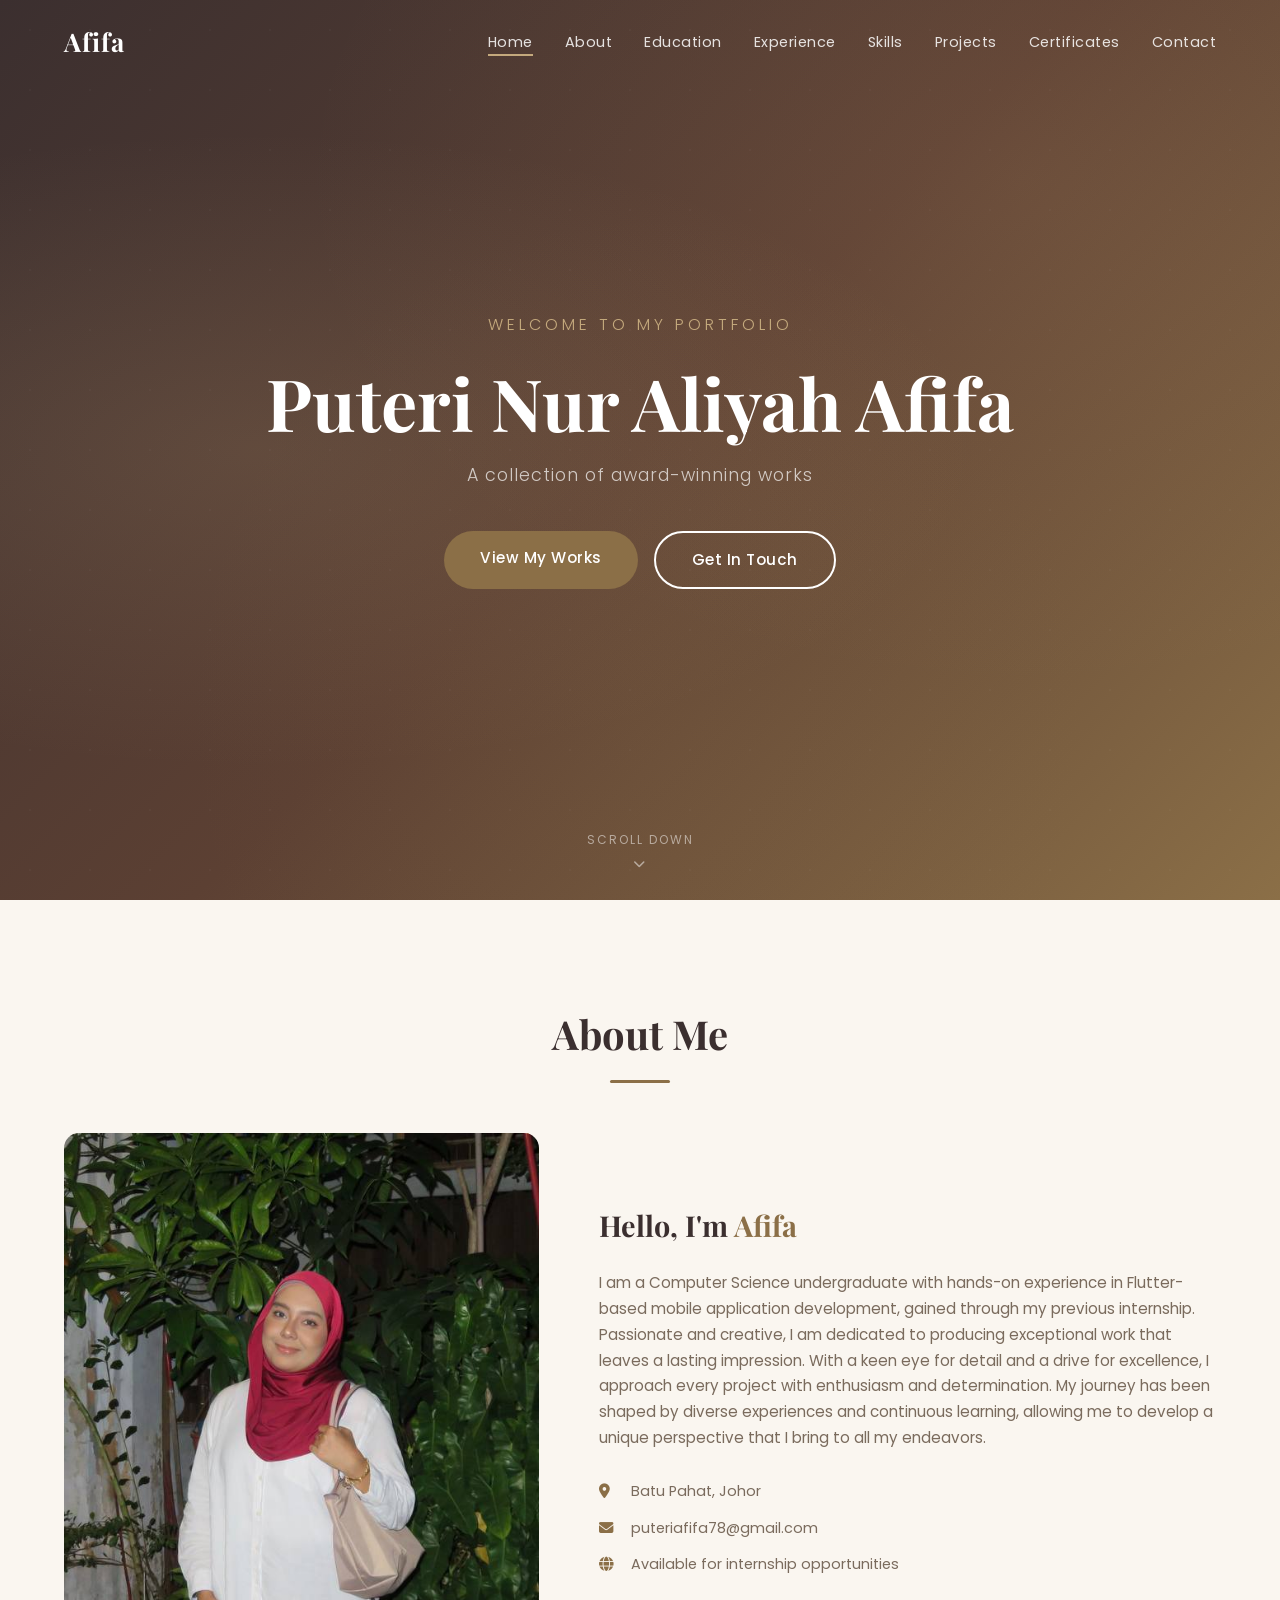
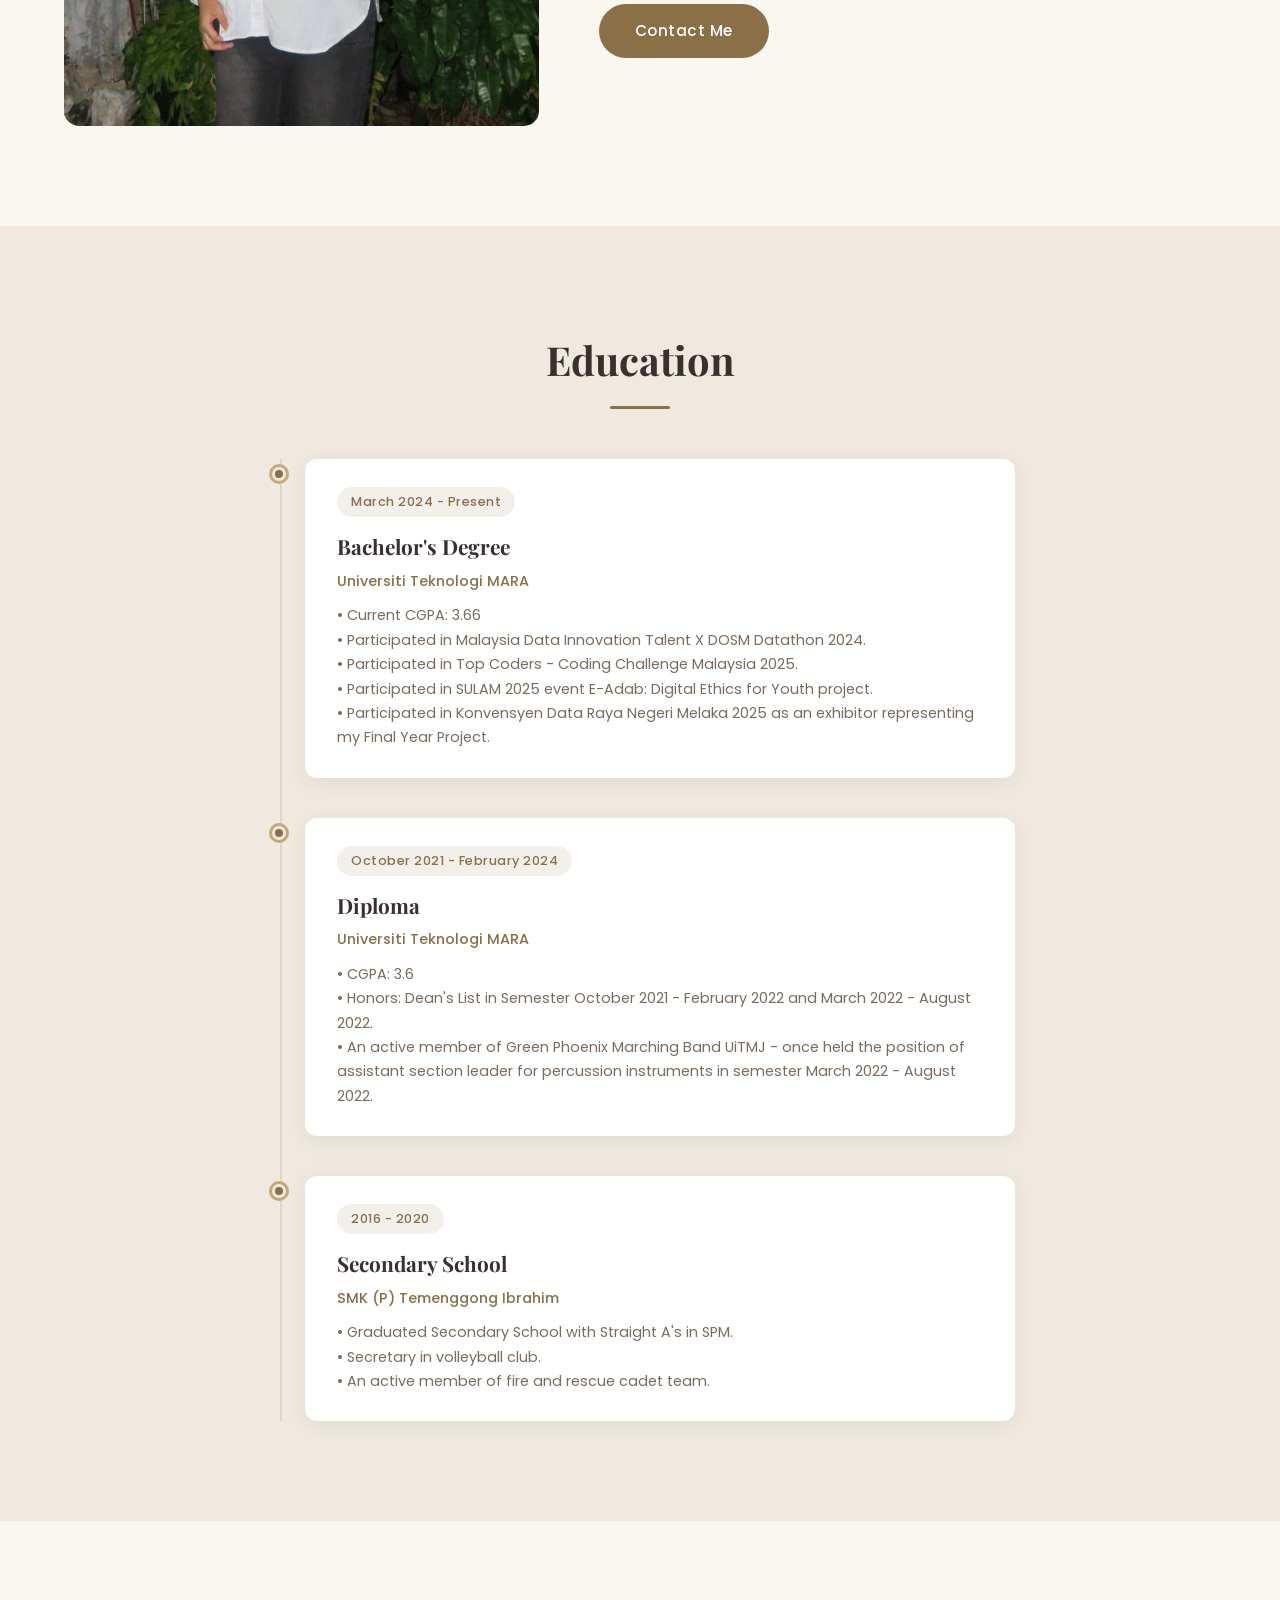
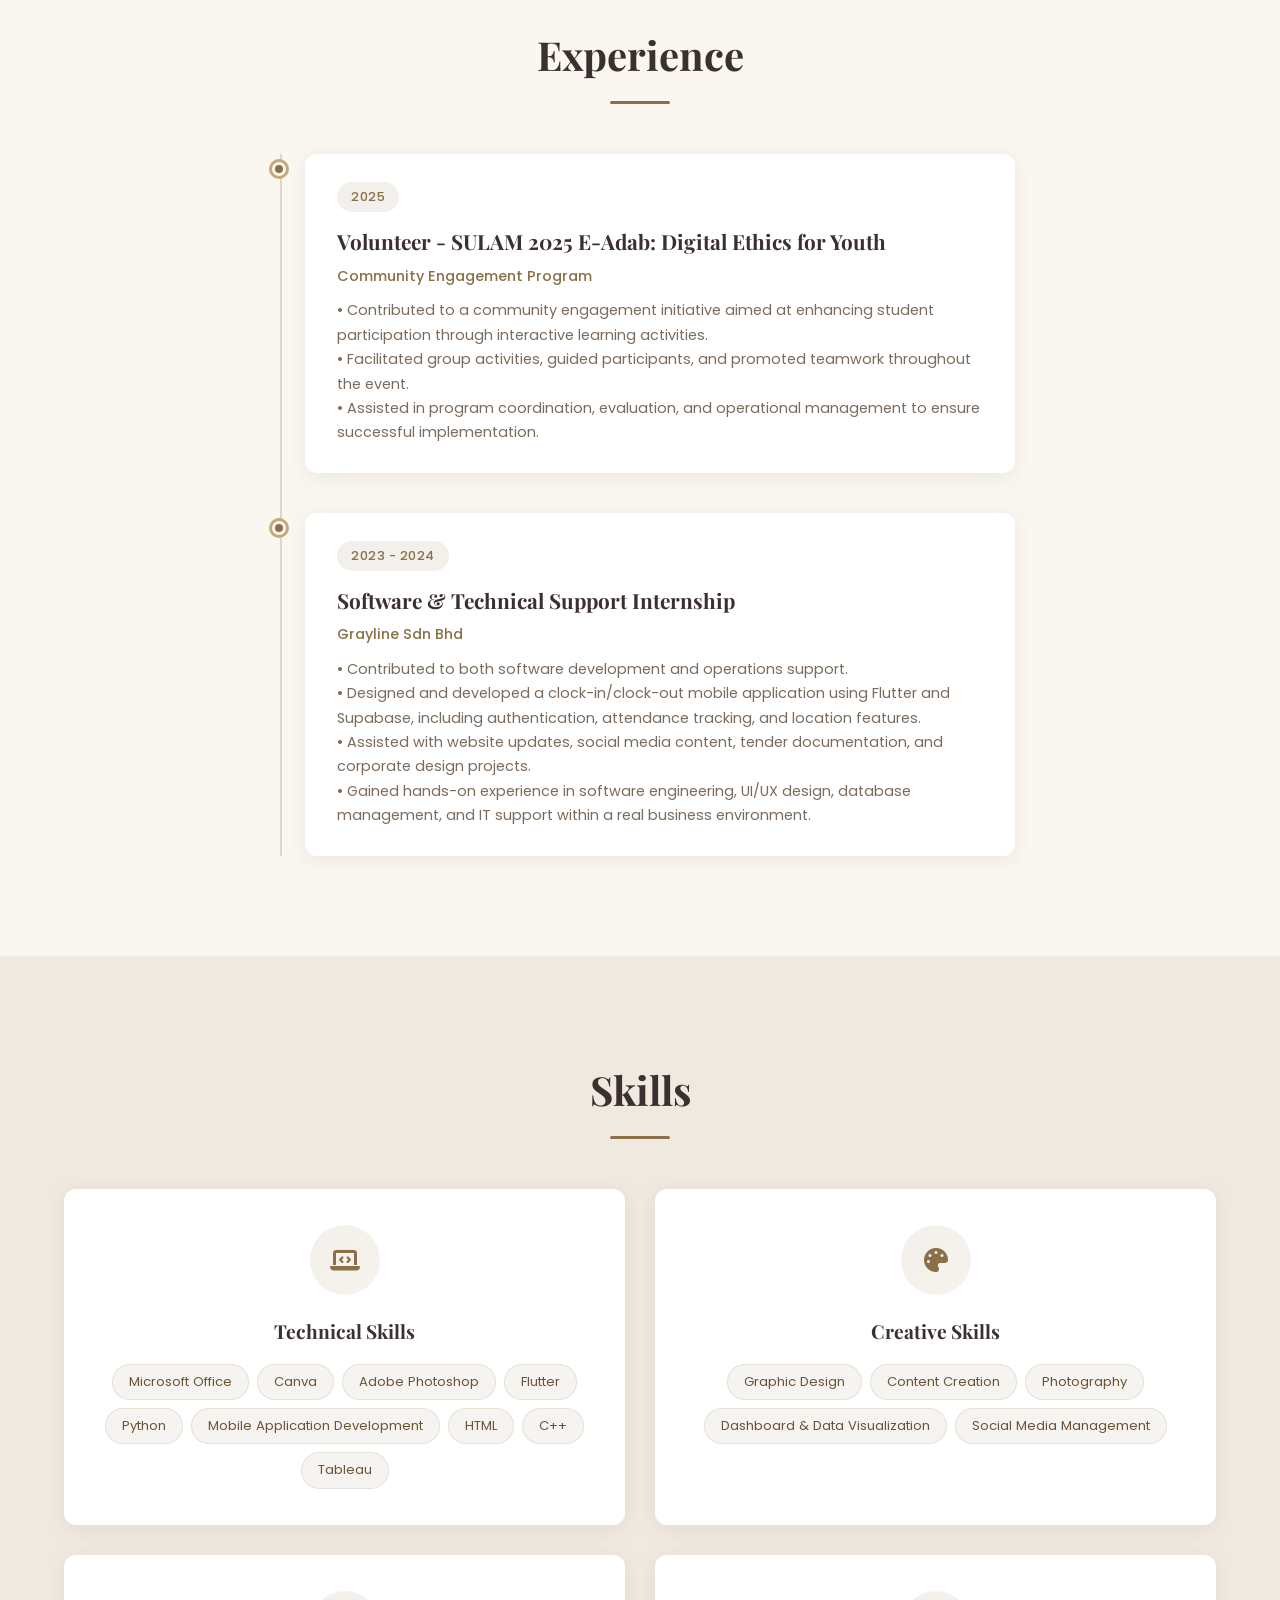
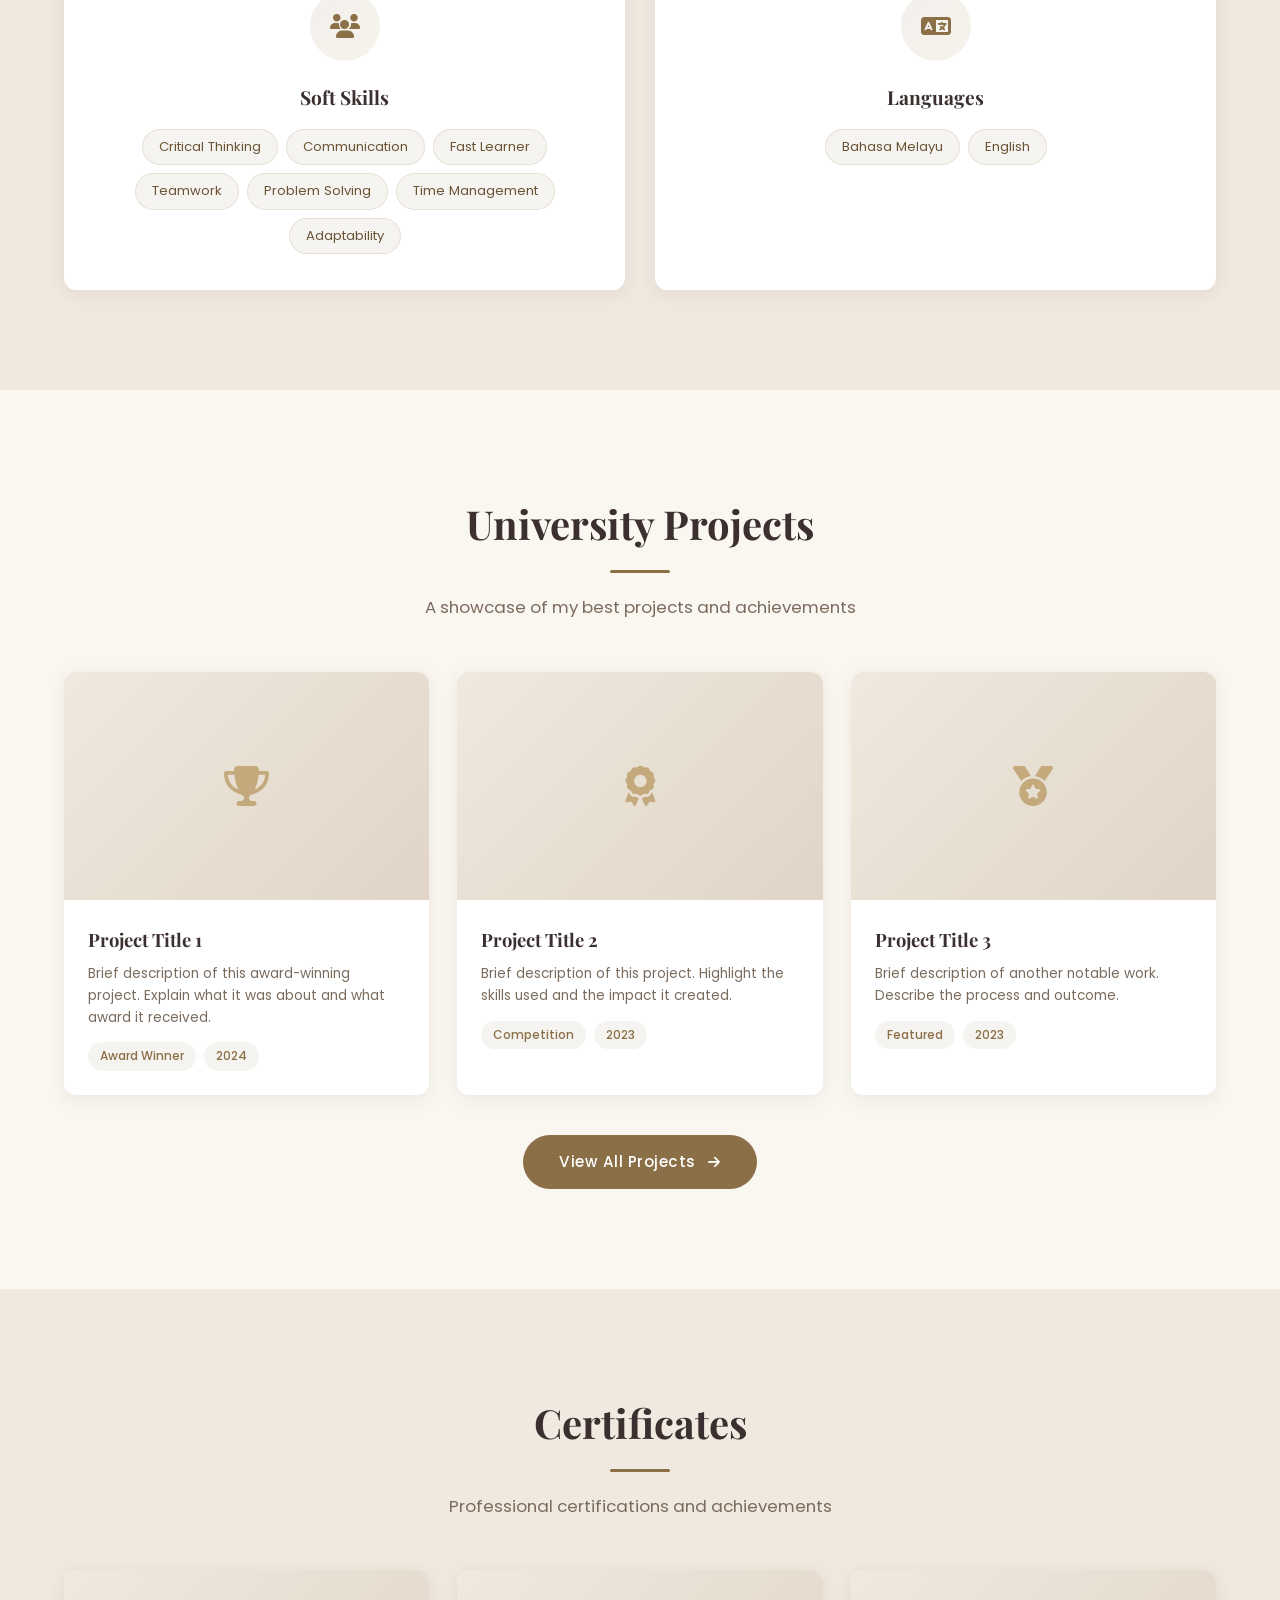
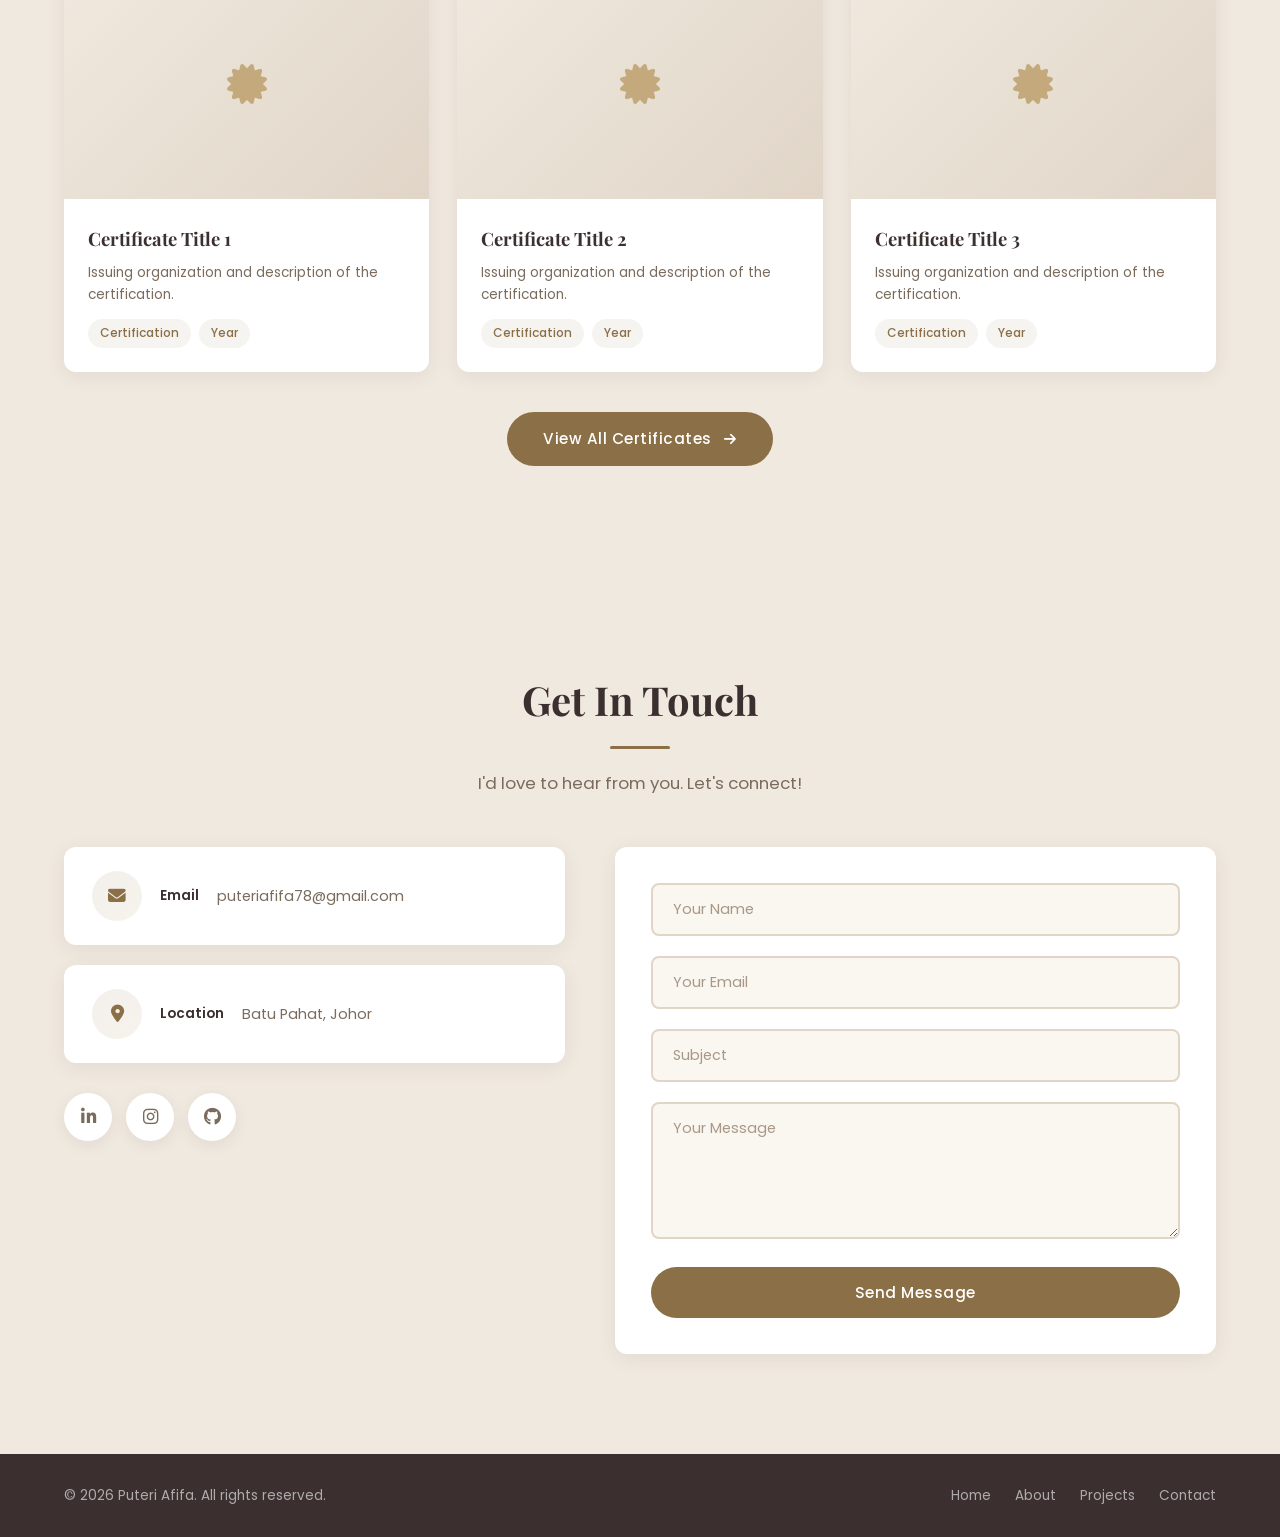
==== commit ba99fbc6: "Add separate Projects and Certificates pages with View All buttons on main page" ====
--- a/index.html
+++ b/index.html
@@ -27,8 +27,8 @@
                 <li><a href="#education">Education</a></li>
                 <li><a href="#experience">Experience</a></li>
                 <li><a href="#skills">Skills</a></li>
-                <li><a href="#projects">Projects</a></li>
-                <li><a href="#certificates">Certificates</a></li>
+                <li><a href="projects.html">Projects</a></li>
+                <li><a href="certificates.html">Certificates</a></li>
                 <li><a href="#contact">Contact</a></li>
             </ul>
         </div>
@@ -65,8 +65,7 @@
                 </div>
                 <div class="about-text">
                     <h3>Hello, I'm <span class="highlight">Afifa</span></h3>
-                    <p>I am a Computer Science undergraduate with hands-on experience in Flutter-based mobile application development, gained through my previous internship. Passionate and creative, I am dedicated to producing exceptional work that leaves a lasting impression. With a keen eye for detail and a drive for excellence, I approach every project with enthusiasm and determination.</p>
-                    <p>My journey has been shaped by diverse experiences and continuous learning, allowing me to develop a unique perspective that I bring to all my endeavors.</p>
+                    <p>I am a Computer Science undergraduate with hands-on experience in Flutter-based mobile application development, gained through my previous internship. Passionate and creative, I am dedicated to producing exceptional work that leaves a lasting impression. With a keen eye for detail and a drive for excellence, I approach every project with enthusiasm and determination. My journey has been shaped by diverse experiences and continuous learning, allowing me to develop a unique perspective that I bring to all my endeavors.</p>
                     <div class="about-details">
                         <div class="detail-item">
                             <i class="fas fa-map-marker-alt"></i>
@@ -293,6 +292,9 @@
                     </div>
                 </div>
             </div>
+            <div class="section-view-all">
+                <a href="projects.html" class="btn btn-primary">View All Projects <i class="fas fa-arrow-right"></i></a>
+            </div>
         </div>
     </section>
 
@@ -348,6 +350,9 @@
                         </div>
                     </div>
                 </div>
+            </div>
+            <div class="section-view-all">
+                <a href="certificates.html" class="btn btn-primary">View All Certificates <i class="fas fa-arrow-right"></i></a>
             </div>
         </div>
     </section>
--- a/style.css
+++ b/style.css
@@ -830,6 +830,96 @@
     min-height: 120px;
 }
 
+/* ===== Page Header (Sub-pages) ===== */
+.page-header {
+    position: relative;
+    padding: 160px 0 80px;
+    text-align: center;
+    background: linear-gradient(135deg, #3B2F2F 0%, #5C4033 50%, #8B6F47 100%);
+    overflow: hidden;
+}
+
+.page-header::before {
+    content: '';
+    position: absolute;
+    top: 0;
+    left: 0;
+    right: 0;
+    bottom: 0;
+    background:
+        radial-gradient(ellipse at 20% 50%, rgba(196, 169, 125, 0.15) 0%, transparent 50%),
+        radial-gradient(ellipse at 80% 20%, rgba(212, 165, 116, 0.1) 0%, transparent 50%);
+}
+
+.page-header-overlay {
+    position: absolute;
+    top: 0;
+    left: 0;
+    right: 0;
+    bottom: 0;
+    background: url('data:image/svg+xml,<svg xmlns="http://www.w3.org/2000/svg" width="60" height="60"><circle cx="30" cy="30" r="1" fill="rgba(255,255,255,0.03)"/></svg>');
+}
+
+.page-header-content {
+    position: relative;
+    z-index: 2;
+    padding: 0 24px;
+    animation: fadeInUp 1s ease;
+}
+
+.page-header-content h1 {
+    font-family: var(--font-heading);
+    font-size: clamp(2rem, 5vw, 3.5rem);
+    font-weight: 700;
+    color: var(--color-white);
+    margin-bottom: 12px;
+}
+
+.page-header-content p {
+    font-size: 1.05rem;
+    font-weight: 300;
+    color: rgba(255, 255, 255, 0.7);
+    margin-bottom: 24px;
+    letter-spacing: 0.5px;
+}
+
+.breadcrumb {
+    display: flex;
+    align-items: center;
+    justify-content: center;
+    gap: 10px;
+    font-size: 0.85rem;
+    color: rgba(255, 255, 255, 0.5);
+}
+
+.breadcrumb a {
+    color: var(--color-primary-light);
+}
+
+.breadcrumb a:hover {
+    color: var(--color-white);
+}
+
+.breadcrumb i {
+    font-size: 0.65rem;
+}
+
+/* ===== Section View All Button ===== */
+.section-view-all {
+    text-align: center;
+    margin-top: 40px;
+}
+
+.section-view-all .btn i {
+    margin-left: 8px;
+    font-size: 0.85rem;
+    transition: var(--transition);
+}
+
+.section-view-all .btn:hover i {
+    transform: translateX(4px);
+}
+
 /* ===== Footer ===== */
 .footer {
     background: var(--color-bg-dark);
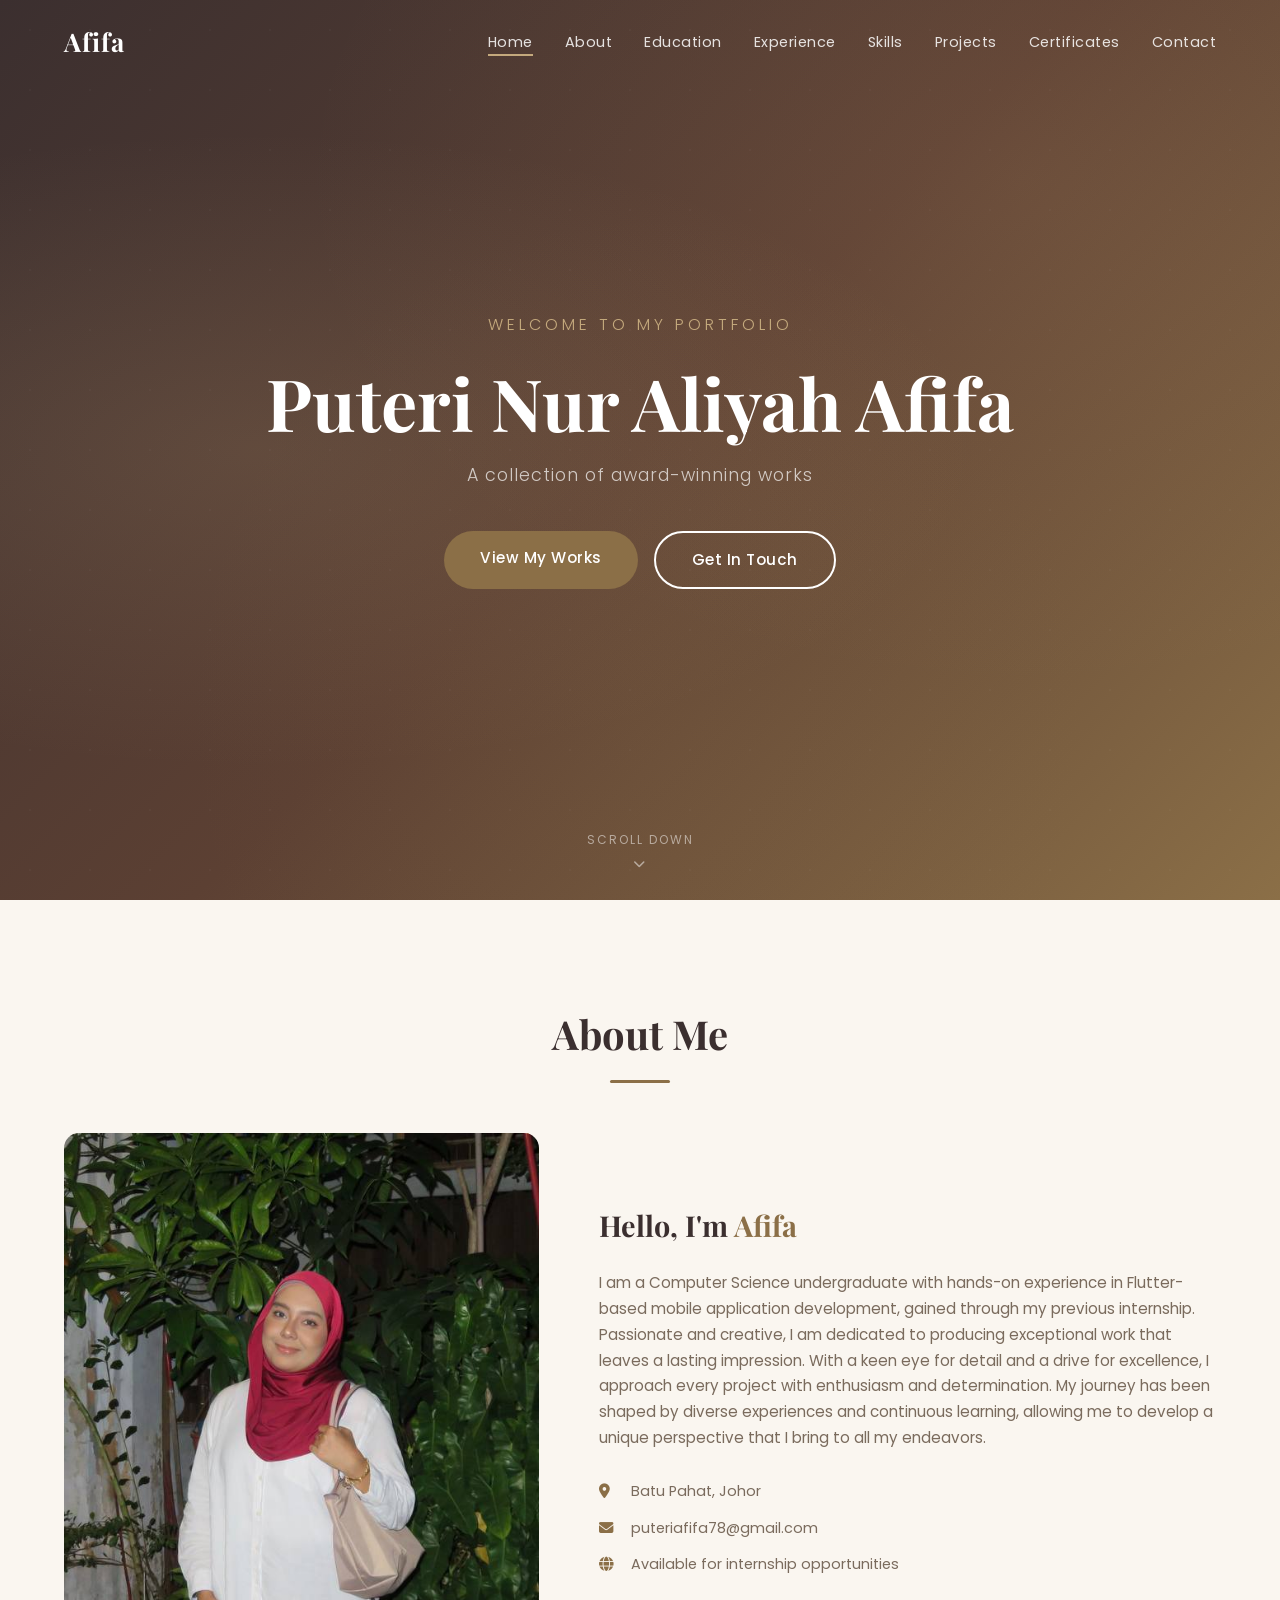
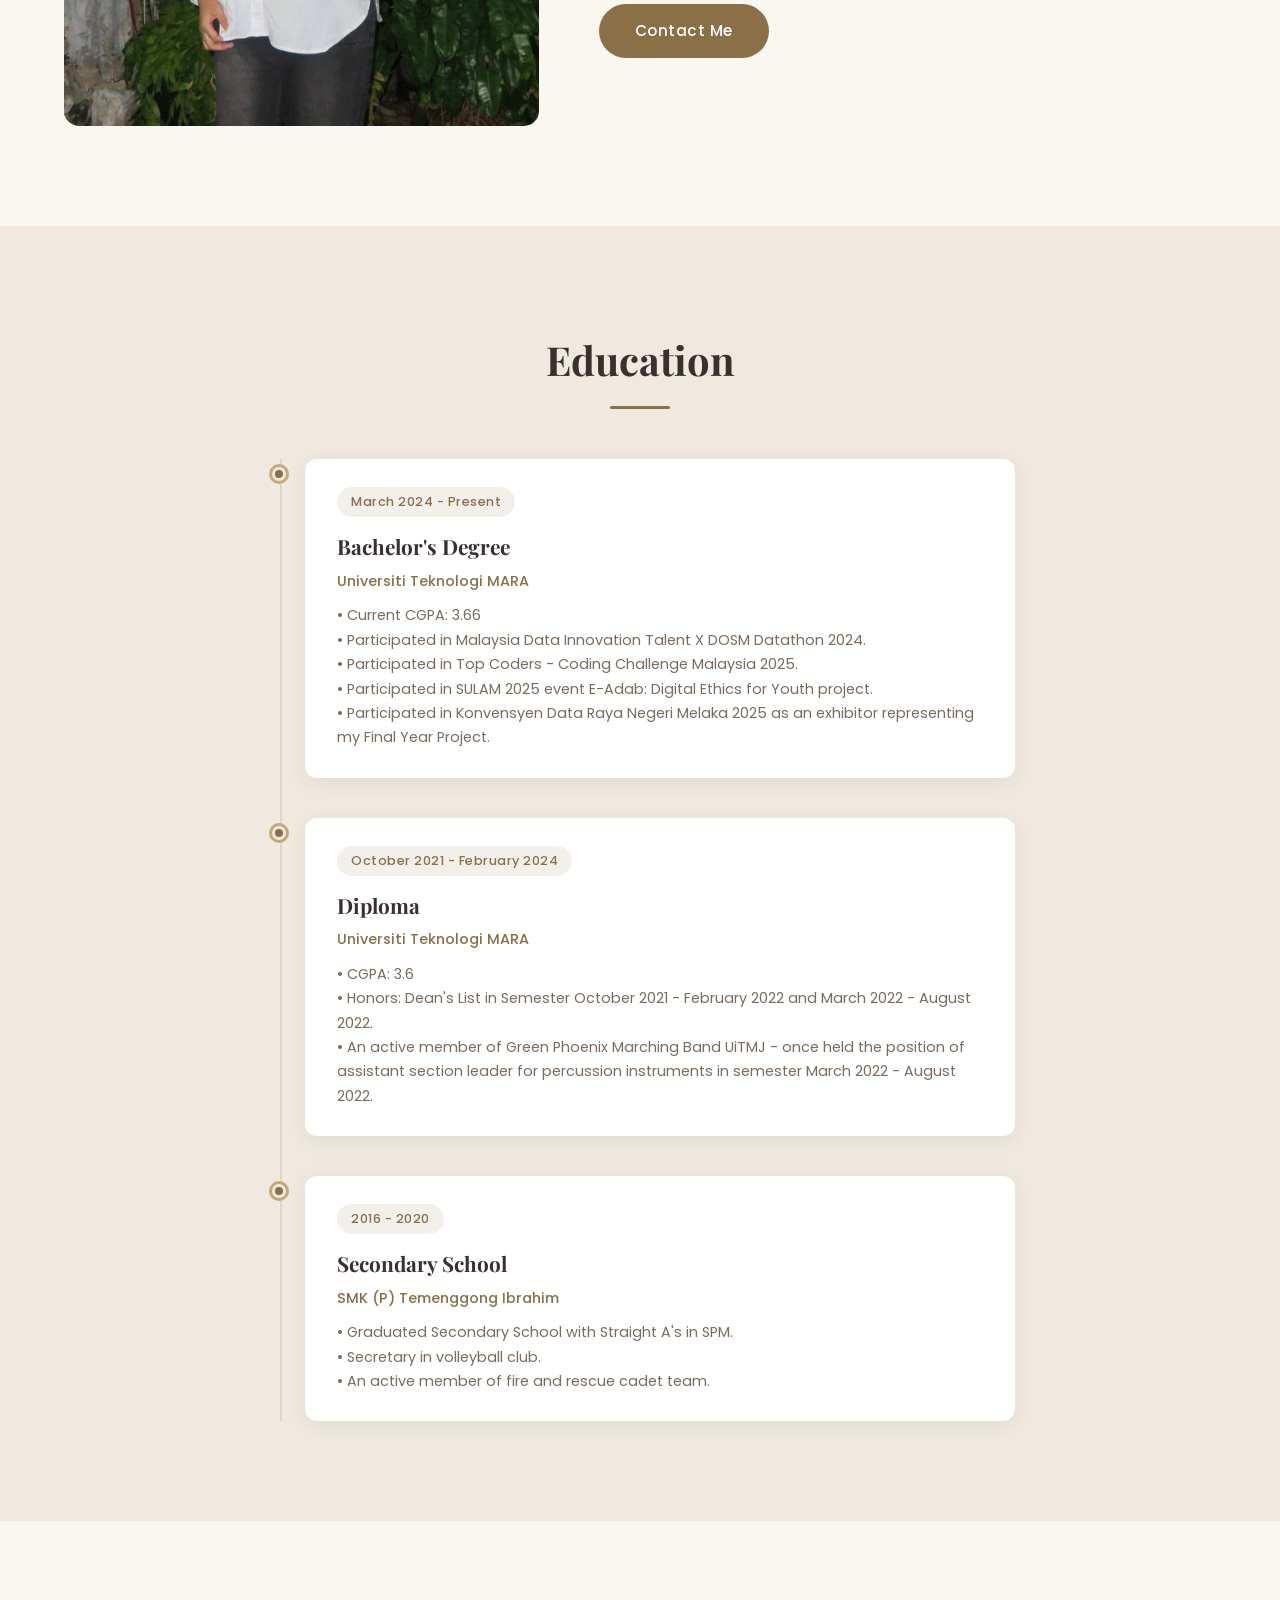
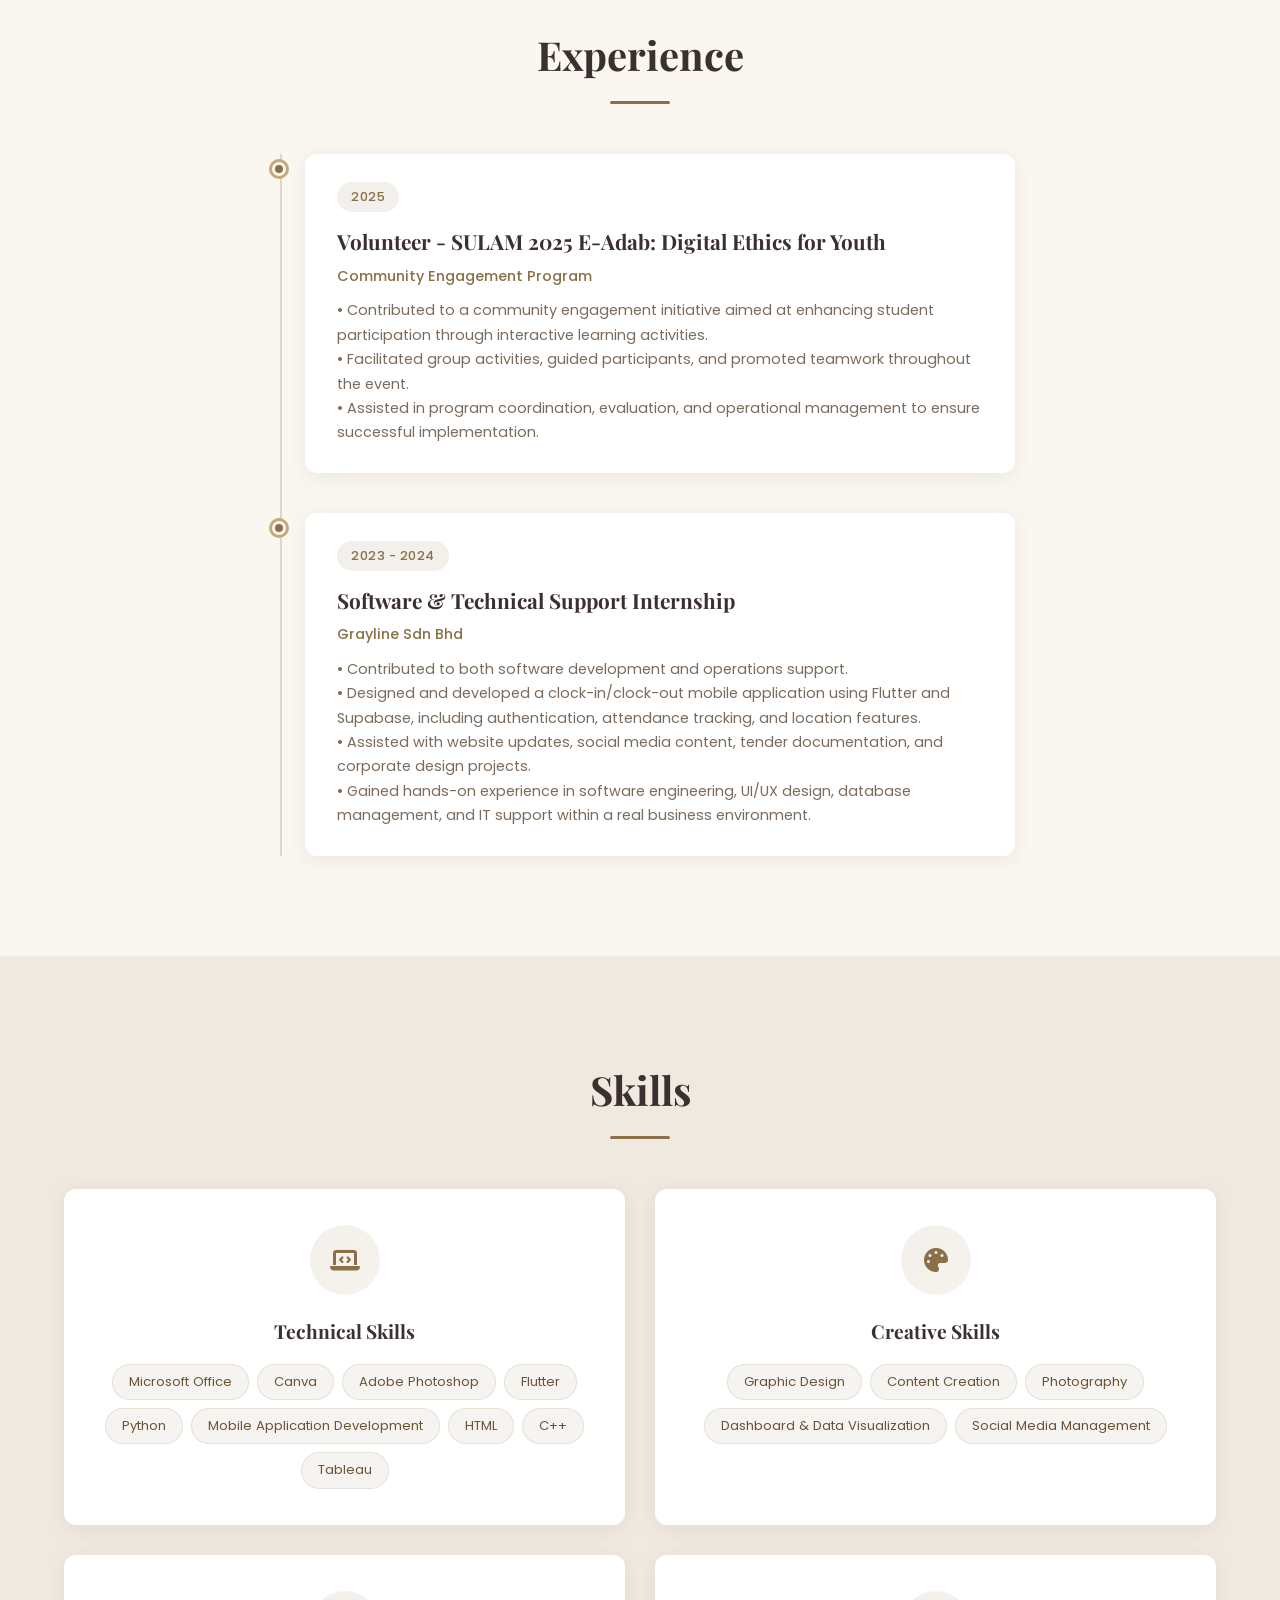
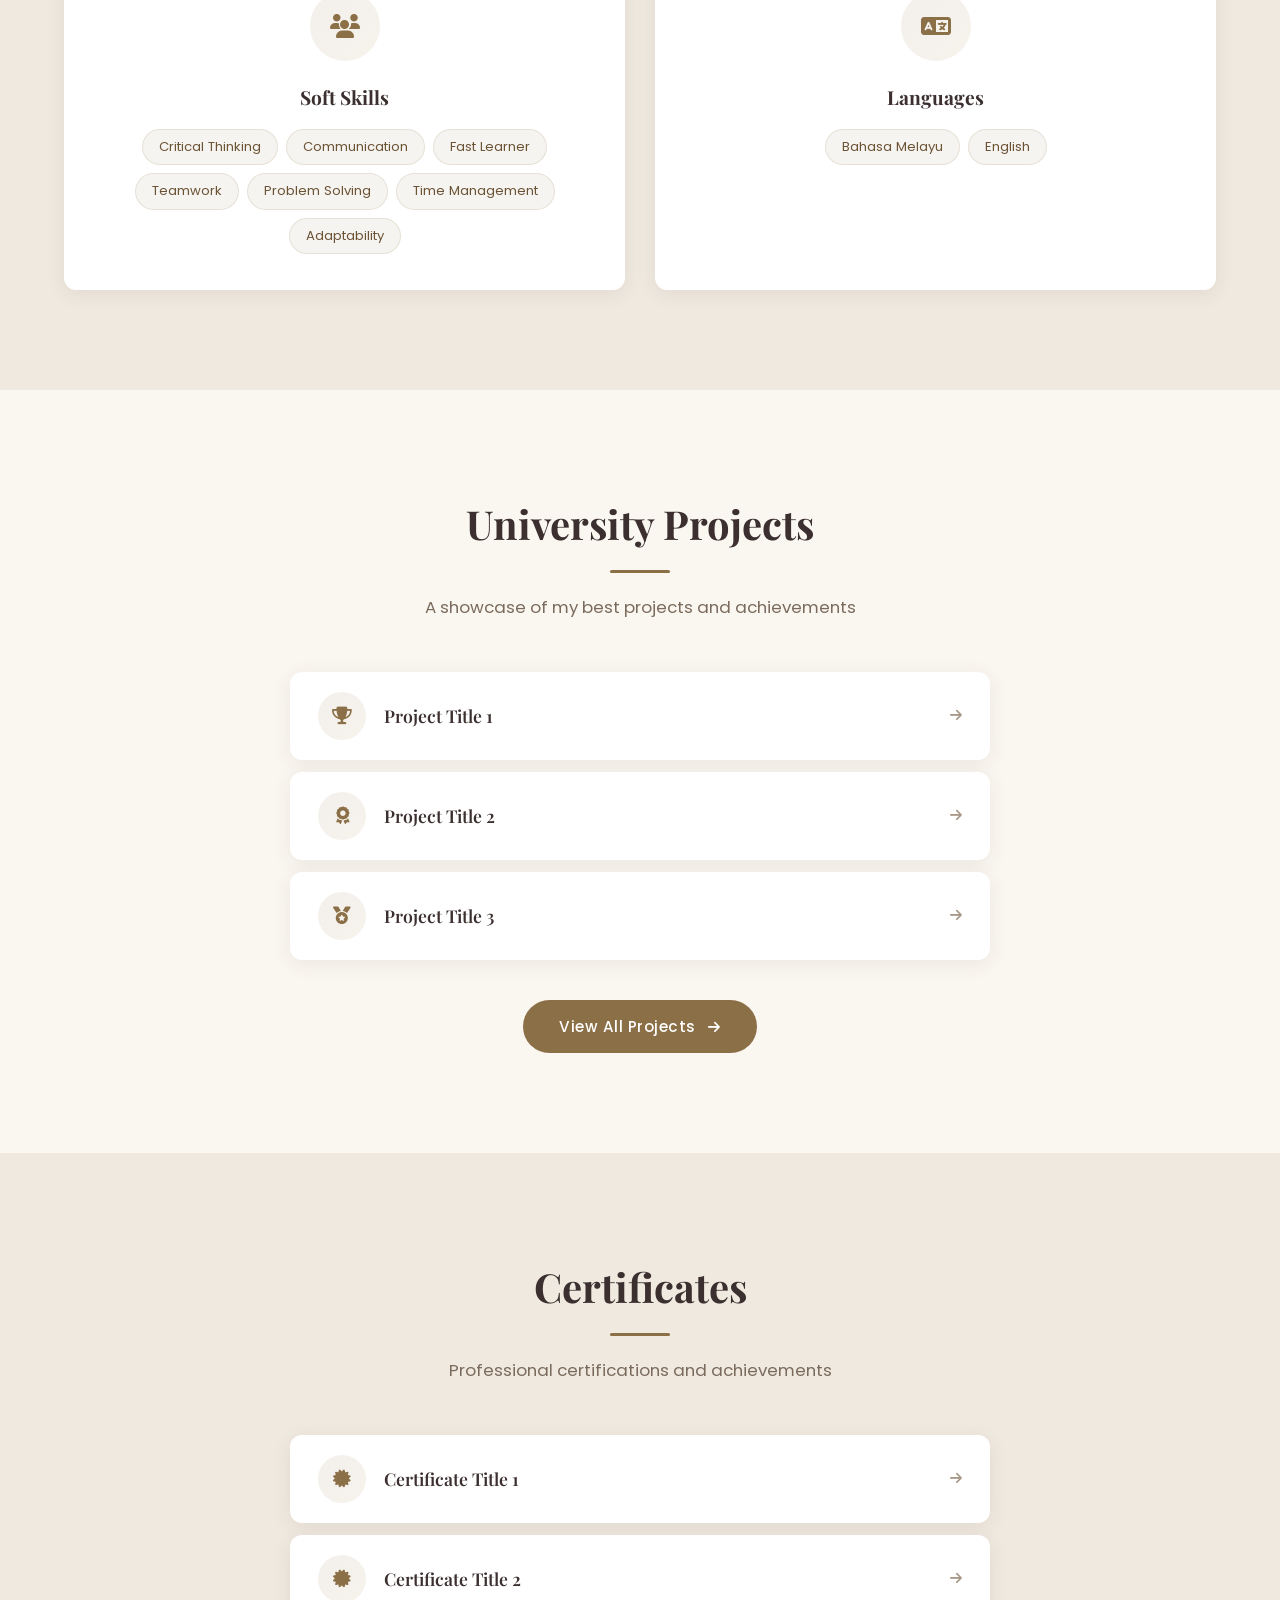
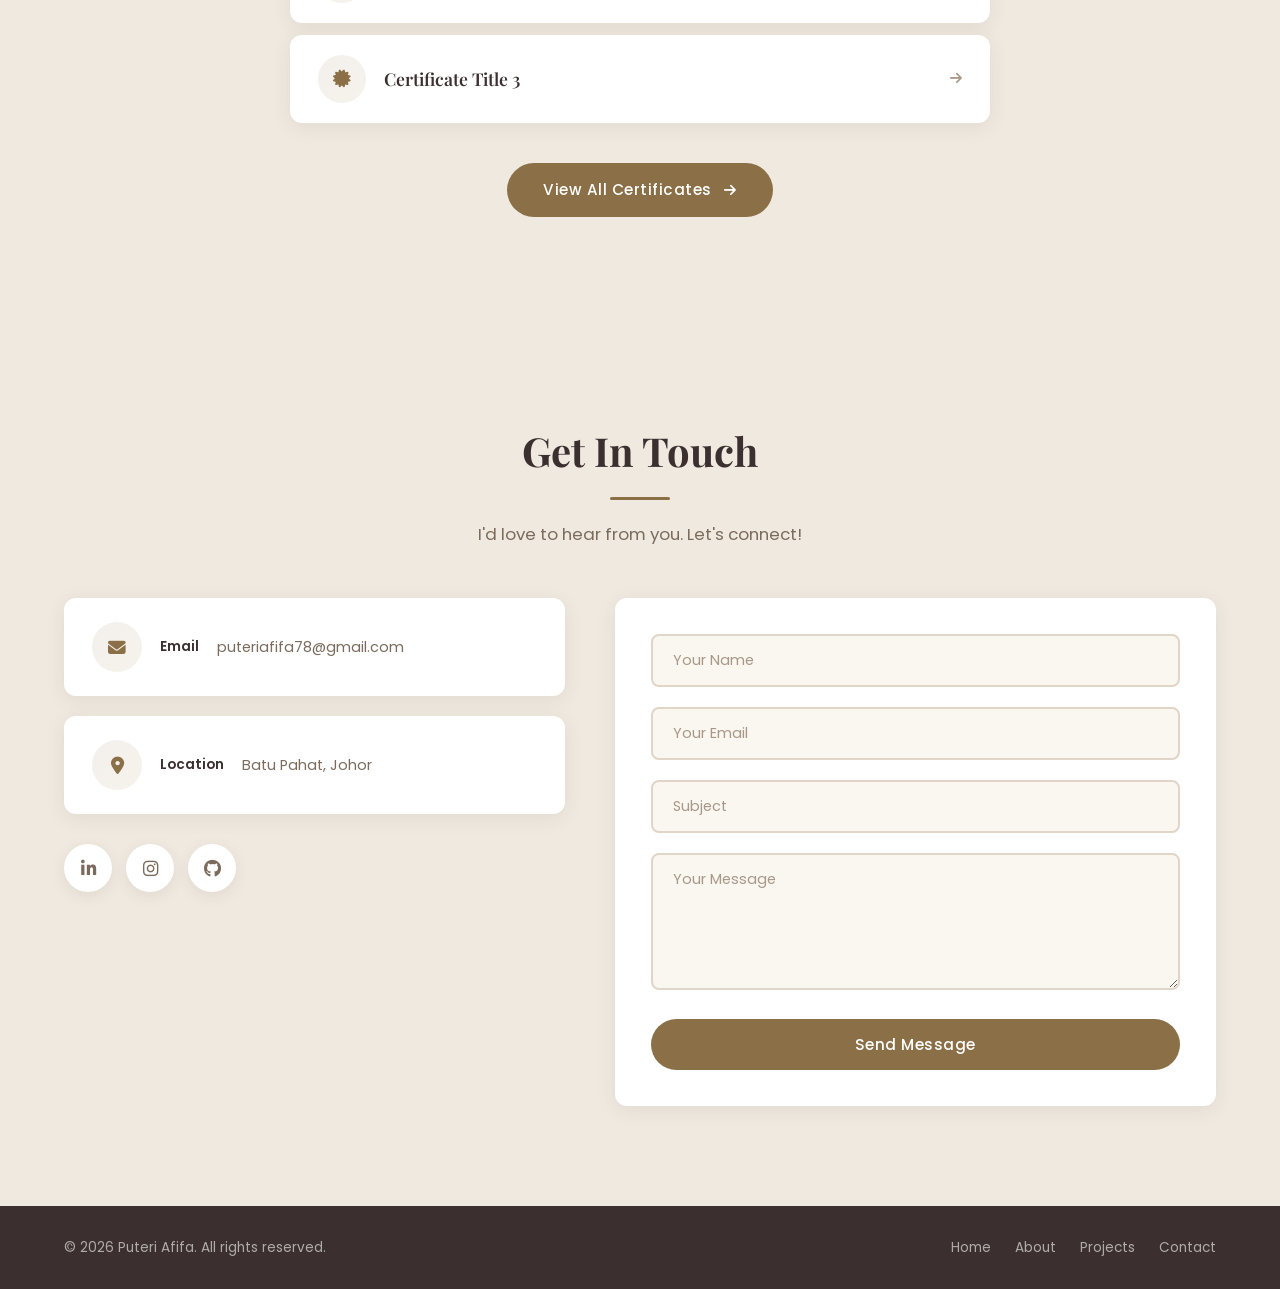
==== commit 9a951d43: "Redesign: title-only preview on main page, modal popups on projects/certificates pages" ====
--- a/index.html
+++ b/index.html
@@ -236,61 +236,22 @@
             <h2 class="section-title">University Projects</h2>
             <div class="section-divider"></div>
             <p class="section-subtitle">A showcase of my best projects and achievements</p>
-            <div class="projects-grid">
-                <div class="project-card" data-aos="fade-up">
-                    <div class="project-image">
-                        <div class="project-image-placeholder">
-                            <i class="fas fa-trophy"></i>
-                        </div>
-                        <div class="project-overlay">
-                            <a href="#" class="project-link"><i class="fas fa-external-link-alt"></i></a>
-                        </div>
-                    </div>
-                    <div class="project-info">
-                        <h3>Project Title 1</h3>
-                        <p>Brief description of this award-winning project. Explain what it was about and what award it received.</p>
-                        <div class="project-tags">
-                            <span>Award Winner</span>
-                            <span>2024</span>
-                        </div>
-                    </div>
-                </div>
-                <div class="project-card" data-aos="fade-up">
-                    <div class="project-image">
-                        <div class="project-image-placeholder">
-                            <i class="fas fa-award"></i>
-                        </div>
-                        <div class="project-overlay">
-                            <a href="#" class="project-link"><i class="fas fa-external-link-alt"></i></a>
-                        </div>
-                    </div>
-                    <div class="project-info">
-                        <h3>Project Title 2</h3>
-                        <p>Brief description of this project. Highlight the skills used and the impact it created.</p>
-                        <div class="project-tags">
-                            <span>Competition</span>
-                            <span>2023</span>
-                        </div>
-                    </div>
-                </div>
-                <div class="project-card" data-aos="fade-up">
-                    <div class="project-image">
-                        <div class="project-image-placeholder">
-                            <i class="fas fa-medal"></i>
-                        </div>
-                        <div class="project-overlay">
-                            <a href="#" class="project-link"><i class="fas fa-external-link-alt"></i></a>
-                        </div>
-                    </div>
-                    <div class="project-info">
-                        <h3>Project Title 3</h3>
-                        <p>Brief description of another notable work. Describe the process and outcome.</p>
-                        <div class="project-tags">
-                            <span>Featured</span>
-                            <span>2023</span>
-                        </div>
-                    </div>
-                </div>
+            <div class="preview-list">
+                <a href="projects.html" class="preview-item">
+                    <span class="preview-icon"><i class="fas fa-trophy"></i></span>
+                    <span class="preview-name">Project Title 1</span>
+                    <span class="preview-arrow"><i class="fas fa-arrow-right"></i></span>
+                </a>
+                <a href="projects.html" class="preview-item">
+                    <span class="preview-icon"><i class="fas fa-award"></i></span>
+                    <span class="preview-name">Project Title 2</span>
+                    <span class="preview-arrow"><i class="fas fa-arrow-right"></i></span>
+                </a>
+                <a href="projects.html" class="preview-item">
+                    <span class="preview-icon"><i class="fas fa-medal"></i></span>
+                    <span class="preview-name">Project Title 3</span>
+                    <span class="preview-arrow"><i class="fas fa-arrow-right"></i></span>
+                </a>
             </div>
             <div class="section-view-all">
                 <a href="projects.html" class="btn btn-primary">View All Projects <i class="fas fa-arrow-right"></i></a>
@@ -304,52 +265,22 @@
             <h2 class="section-title">Certificates</h2>
             <div class="section-divider"></div>
             <p class="section-subtitle">Professional certifications and achievements</p>
-            <div class="projects-grid">
-                <div class="project-card" data-aos="fade-up">
-                    <div class="project-image">
-                        <div class="project-image-placeholder">
-                            <i class="fas fa-certificate"></i>
-                        </div>
-                    </div>
-                    <div class="project-info">
-                        <h3>Certificate Title 1</h3>
-                        <p>Issuing organization and description of the certification.</p>
-                        <div class="project-tags">
-                            <span>Certification</span>
-                            <span>Year</span>
-                        </div>
-                    </div>
-                </div>
-                <div class="project-card" data-aos="fade-up">
-                    <div class="project-image">
-                        <div class="project-image-placeholder">
-                            <i class="fas fa-certificate"></i>
-                        </div>
-                    </div>
-                    <div class="project-info">
-                        <h3>Certificate Title 2</h3>
-                        <p>Issuing organization and description of the certification.</p>
-                        <div class="project-tags">
-                            <span>Certification</span>
-                            <span>Year</span>
-                        </div>
-                    </div>
-                </div>
-                <div class="project-card" data-aos="fade-up">
-                    <div class="project-image">
-                        <div class="project-image-placeholder">
-                            <i class="fas fa-certificate"></i>
-                        </div>
-                    </div>
-                    <div class="project-info">
-                        <h3>Certificate Title 3</h3>
-                        <p>Issuing organization and description of the certification.</p>
-                        <div class="project-tags">
-                            <span>Certification</span>
-                            <span>Year</span>
-                        </div>
-                    </div>
-                </div>
+            <div class="preview-list">
+                <a href="certificates.html" class="preview-item">
+                    <span class="preview-icon"><i class="fas fa-certificate"></i></span>
+                    <span class="preview-name">Certificate Title 1</span>
+                    <span class="preview-arrow"><i class="fas fa-arrow-right"></i></span>
+                </a>
+                <a href="certificates.html" class="preview-item">
+                    <span class="preview-icon"><i class="fas fa-certificate"></i></span>
+                    <span class="preview-name">Certificate Title 2</span>
+                    <span class="preview-arrow"><i class="fas fa-arrow-right"></i></span>
+                </a>
+                <a href="certificates.html" class="preview-item">
+                    <span class="preview-icon"><i class="fas fa-certificate"></i></span>
+                    <span class="preview-name">Certificate Title 3</span>
+                    <span class="preview-arrow"><i class="fas fa-arrow-right"></i></span>
+                </a>
             </div>
             <div class="section-view-all">
                 <a href="certificates.html" class="btn btn-primary">View All Certificates <i class="fas fa-arrow-right"></i></a>
--- a/style.css
+++ b/style.css
@@ -833,10 +833,14 @@
 /* ===== Page Header (Sub-pages) ===== */
 .page-header {
     position: relative;
-    padding: 160px 0 80px;
+    padding: 160px 24px 80px;
     text-align: center;
     background: linear-gradient(135deg, #3B2F2F 0%, #5C4033 50%, #8B6F47 100%);
     overflow: hidden;
+    display: flex;
+    align-items: center;
+    justify-content: center;
+    min-height: 320px;
 }
 
 .page-header::before {
@@ -865,14 +869,19 @@
     z-index: 2;
     padding: 0 24px;
     animation: fadeInUp 1s ease;
+    text-align: center;
+    width: 100%;
+    max-width: 1200px;
+    margin: 0 auto;
 }
 
 .page-header-content h1 {
     font-family: var(--font-heading);
     font-size: clamp(2rem, 5vw, 3.5rem);
     font-weight: 700;
-    color: var(--color-white);
+    color: #FFFFFF;
     margin-bottom: 12px;
+    text-align: center;
 }
 
 .page-header-content p {
@@ -881,6 +890,7 @@
     color: rgba(255, 255, 255, 0.7);
     margin-bottom: 24px;
     letter-spacing: 0.5px;
+    text-align: center;
 }
 
 .breadcrumb {
@@ -906,7 +916,9 @@
 
 /* ===== Section View All Button ===== */
 .section-view-all {
-    text-align: center;
+    display: flex;
+    justify-content: center;
+    align-items: center;
     margin-top: 40px;
 }
 
@@ -914,6 +926,249 @@
     margin-left: 8px;
     font-size: 0.85rem;
     transition: var(--transition);
+}
+
+/* ===== Preview List (Main Page Projects/Certs) ===== */
+.preview-list {
+    max-width: 700px;
+    margin: 0 auto;
+    display: flex;
+    flex-direction: column;
+    gap: 12px;
+}
+
+.preview-item {
+    display: flex;
+    align-items: center;
+    gap: 18px;
+    padding: 20px 28px;
+    background: var(--color-card);
+    border-radius: var(--border-radius);
+    box-shadow: 0 4px 20px var(--color-shadow);
+    transition: var(--transition);
+    cursor: pointer;
+    text-decoration: none;
+    color: var(--color-text);
+}
+
+.preview-item:hover {
+    transform: translateX(6px);
+    box-shadow: 0 8px 30px var(--color-shadow-dark);
+}
+
+.preview-icon {
+    width: 48px;
+    height: 48px;
+    min-width: 48px;
+    border-radius: 50%;
+    background: linear-gradient(135deg, rgba(139, 111, 71, 0.1), rgba(196, 169, 125, 0.15));
+    display: flex;
+    align-items: center;
+    justify-content: center;
+    color: var(--color-primary);
+    font-size: 1.1rem;
+}
+
+.preview-name {
+    flex: 1;
+    font-family: var(--font-heading);
+    font-size: 1.1rem;
+    font-weight: 600;
+    color: var(--color-text);
+}
+
+.preview-arrow {
+    color: var(--color-text-lighter);
+    font-size: 0.85rem;
+    transition: var(--transition);
+}
+
+.preview-item:hover .preview-arrow {
+    color: var(--color-primary);
+    transform: translateX(4px);
+}
+
+/* ===== Modal Popup ===== */
+.modal-overlay {
+    position: fixed;
+    top: 0;
+    left: 0;
+    width: 100%;
+    height: 100%;
+    background: rgba(59, 47, 47, 0.6);
+    backdrop-filter: blur(6px);
+    z-index: 2000;
+    display: flex;
+    align-items: center;
+    justify-content: center;
+    opacity: 0;
+    visibility: hidden;
+    transition: opacity 0.3s ease, visibility 0.3s ease;
+    padding: 20px;
+}
+
+.modal-overlay.active {
+    opacity: 1;
+    visibility: visible;
+}
+
+.modal {
+    background: var(--color-card);
+    border-radius: var(--border-radius);
+    max-width: 800px;
+    width: 100%;
+    max-height: 85vh;
+    overflow-y: auto;
+    position: relative;
+    box-shadow: 0 20px 60px rgba(59, 47, 47, 0.3);
+    transform: translateY(30px) scale(0.95);
+    transition: transform 0.3s ease;
+}
+
+.modal-overlay.active .modal {
+    transform: translateY(0) scale(1);
+}
+
+.modal-close {
+    position: sticky;
+    top: 0;
+    float: right;
+    width: 44px;
+    height: 44px;
+    border: none;
+    background: var(--color-bg);
+    color: var(--color-text);
+    font-size: 1.5rem;
+    border-radius: 50%;
+    cursor: pointer;
+    display: flex;
+    align-items: center;
+    justify-content: center;
+    transition: var(--transition);
+    z-index: 10;
+    margin: 16px 16px 0 0;
+}
+
+.modal-close:hover {
+    background: var(--color-primary);
+    color: var(--color-white);
+}
+
+.modal-body {
+    padding: 20px 36px 36px;
+}
+
+.modal-title {
+    font-family: var(--font-heading);
+    font-size: 1.8rem;
+    font-weight: 700;
+    color: var(--color-text);
+    margin-bottom: 12px;
+}
+
+.modal-tags {
+    display: flex;
+    gap: 8px;
+    flex-wrap: wrap;
+    margin-bottom: 24px;
+}
+
+.modal-tags span {
+    font-size: 0.78rem;
+    padding: 5px 14px;
+    background: rgba(139, 111, 71, 0.08);
+    color: var(--color-primary);
+    border-radius: 20px;
+    font-weight: 500;
+}
+
+.modal-gallery {
+    display: grid;
+    grid-template-columns: repeat(2, 1fr);
+    gap: 12px;
+    margin-bottom: 24px;
+}
+
+.modal-gallery-item {
+    border-radius: var(--border-radius-sm);
+    overflow: hidden;
+    aspect-ratio: 16 / 10;
+    background: var(--color-bg-alt);
+}
+
+.modal-gallery-item img {
+    width: 100%;
+    height: 100%;
+    object-fit: cover;
+}
+
+.modal-gallery-placeholder {
+    display: flex;
+    flex-direction: column;
+    align-items: center;
+    justify-content: center;
+    gap: 12px;
+    padding: 40px 20px;
+    background: var(--color-bg-alt);
+    border-radius: var(--border-radius-sm);
+    color: var(--color-text-lighter);
+    text-align: center;
+}
+
+.modal-gallery-placeholder i {
+    font-size: 2.5rem;
+}
+
+.modal-gallery-placeholder p {
+    font-size: 0.85rem;
+}
+
+.modal-cert-image {
+    margin-bottom: 24px;
+    text-align: center;
+}
+
+.modal-cert-image img {
+    max-width: 100%;
+    border-radius: var(--border-radius-sm);
+    box-shadow: 0 4px 20px var(--color-shadow);
+}
+
+.modal-description {
+    color: var(--color-text-light);
+    font-size: 0.95rem;
+    line-height: 1.8;
+}
+
+.modal-description p {
+    margin-bottom: 12px;
+}
+
+.modal-description strong {
+    color: var(--color-text);
+}
+
+/* Make project cards clickable */
+.project-card[onclick] {
+    cursor: pointer;
+}
+
+@media (max-width: 600px) {
+    .modal-body {
+        padding: 16px 20px 24px;
+    }
+
+    .modal-title {
+        font-size: 1.4rem;
+    }
+
+    .modal-gallery {
+        grid-template-columns: 1fr;
+    }
+
+    .modal {
+        max-height: 90vh;
+    }
 }
 
 .section-view-all .btn:hover i {
@@ -964,27 +1219,20 @@
 }
 
 /* ===== Responsive ===== */
-@media (max-width: 992px) {
-    .about-grid {
-        grid-template-columns: 1fr;
-        gap: 40px;
-    }
-
-    .about-image-wrapper {
-        max-width: 350px;
-        margin: 0 auto;
-    }
-
-    .projects-grid {
-        grid-template-columns: repeat(2, 1fr);
-    }
-
-    .contact-grid {
-        grid-template-columns: 1fr;
-    }
-}
-
-@media (max-width: 768px) {
+
+/* Slightly smaller laptops — tighten nav spacing */
+@media (max-width: 1200px) {
+    .nav-links {
+        gap: 18px;
+    }
+
+    .nav-links a {
+        font-size: 0.82rem;
+    }
+}
+
+@media (max-width: 1024px) {
+    /* Switch to hamburger menu on tablets & small laptops */
     .nav-links {
         position: fixed;
         top: 0;
@@ -1024,7 +1272,29 @@
     .nav-toggle.active span:nth-child(3) {
         transform: rotate(-45deg) translate(5px, -5px);
     }
-
+}
+
+@media (max-width: 992px) {
+    .about-grid {
+        grid-template-columns: 1fr;
+        gap: 40px;
+    }
+
+    .about-image-wrapper {
+        max-width: 350px;
+        margin: 0 auto;
+    }
+
+    .projects-grid {
+        grid-template-columns: repeat(2, 1fr);
+    }
+
+    .contact-grid {
+        grid-template-columns: 1fr;
+    }
+}
+
+@media (max-width: 768px) {
     .section {
         padding: 70px 0;
     }
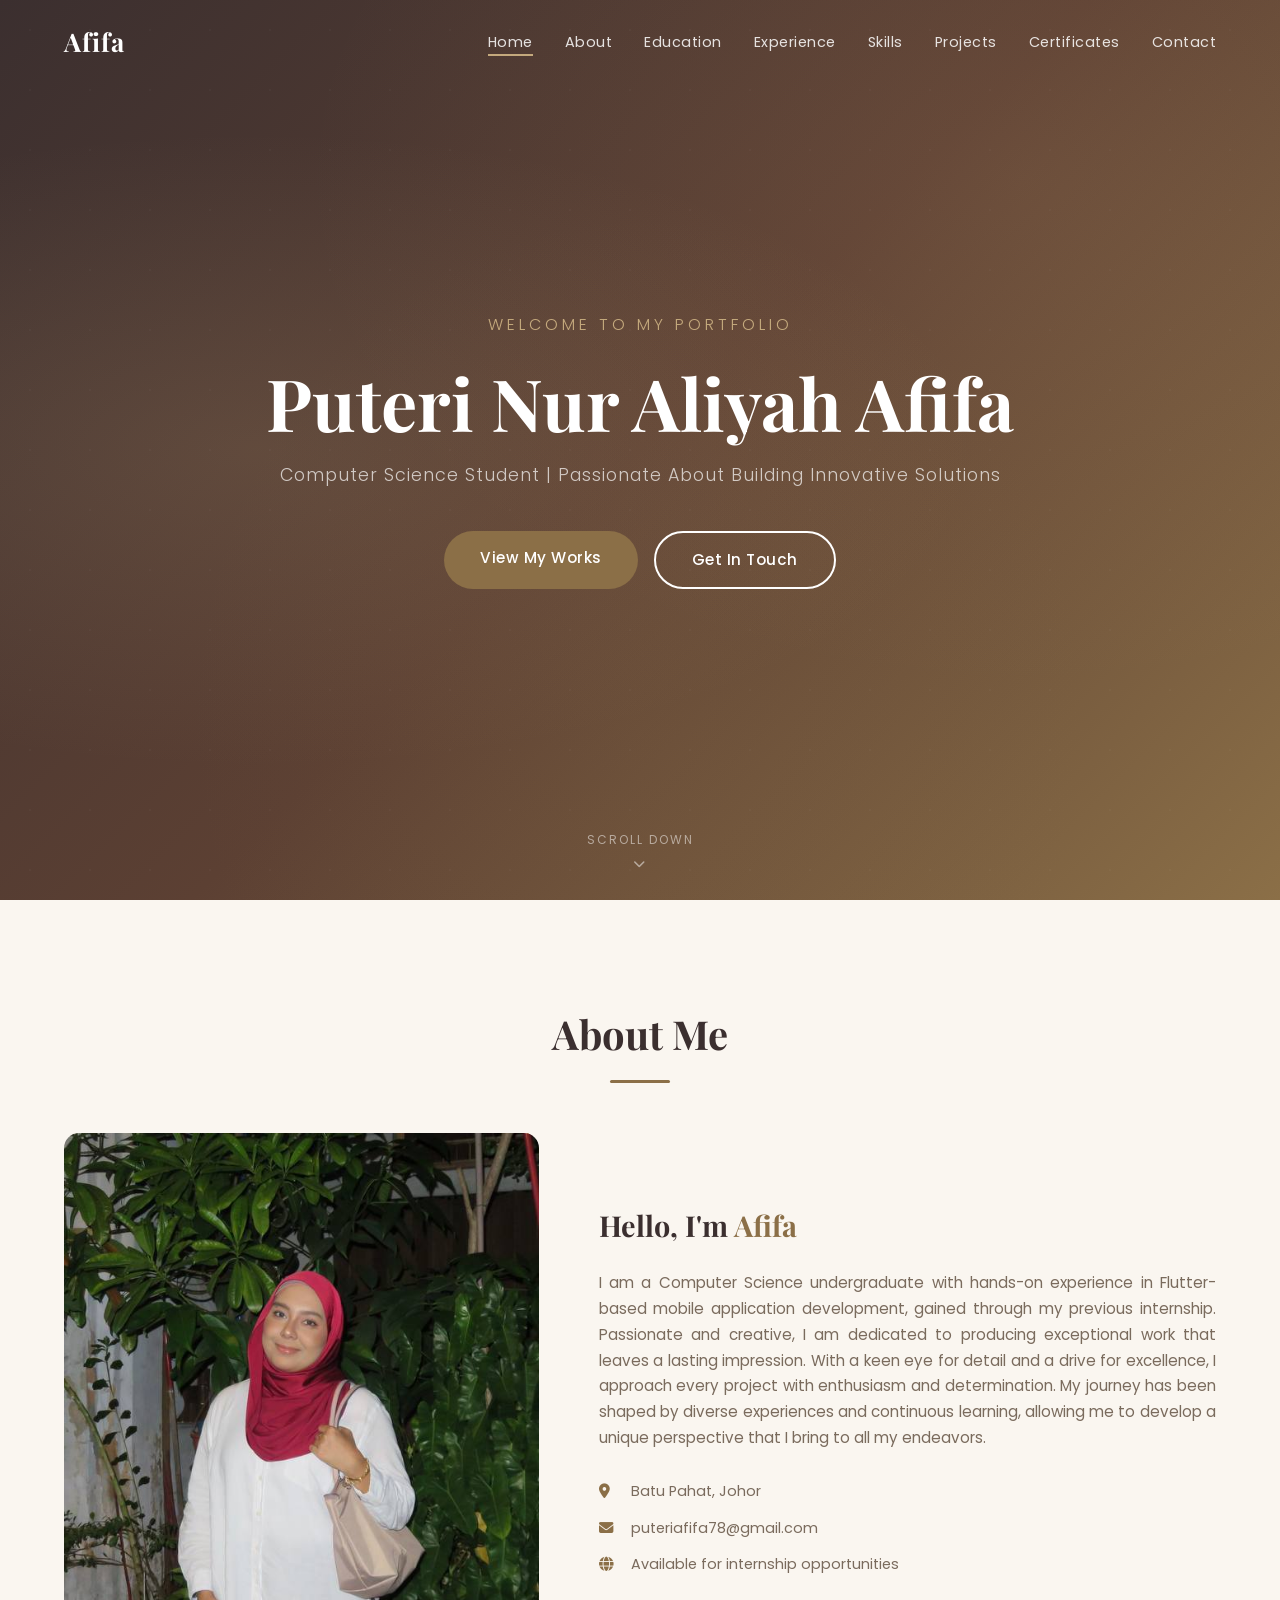
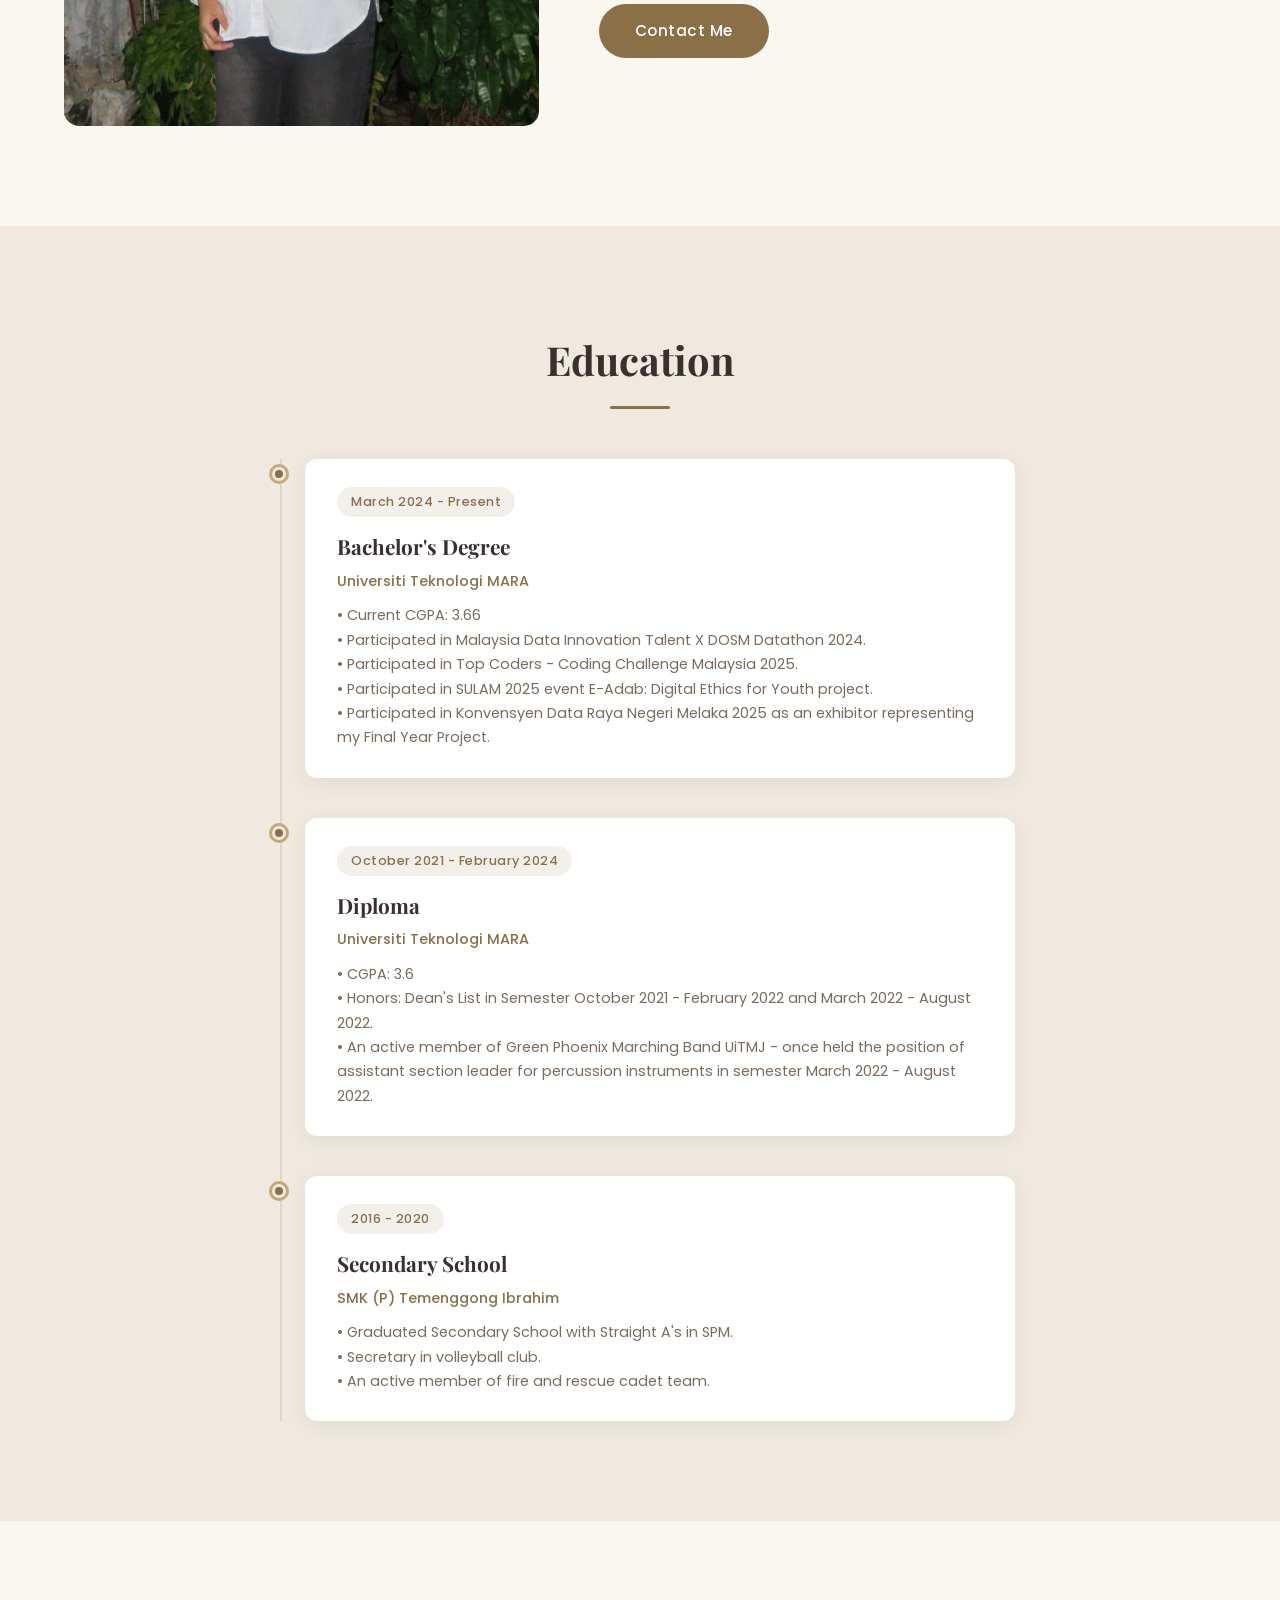
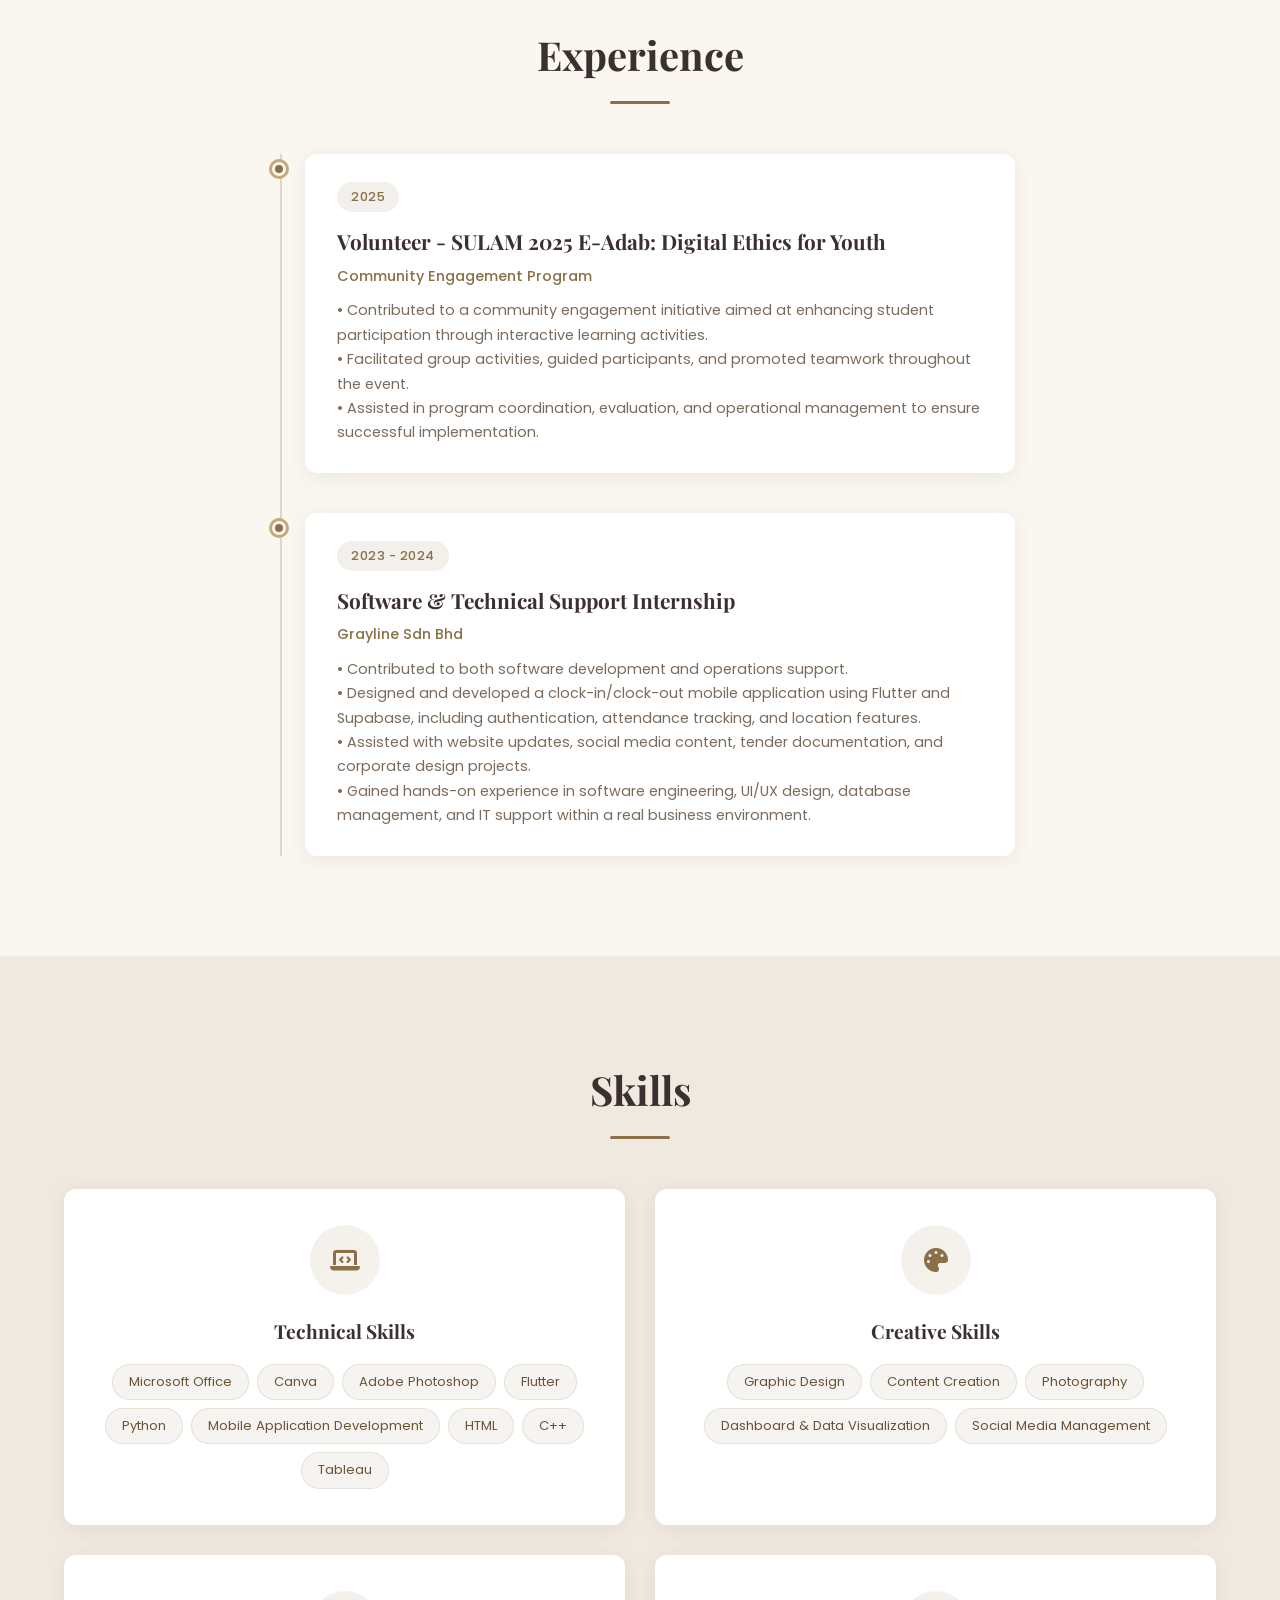
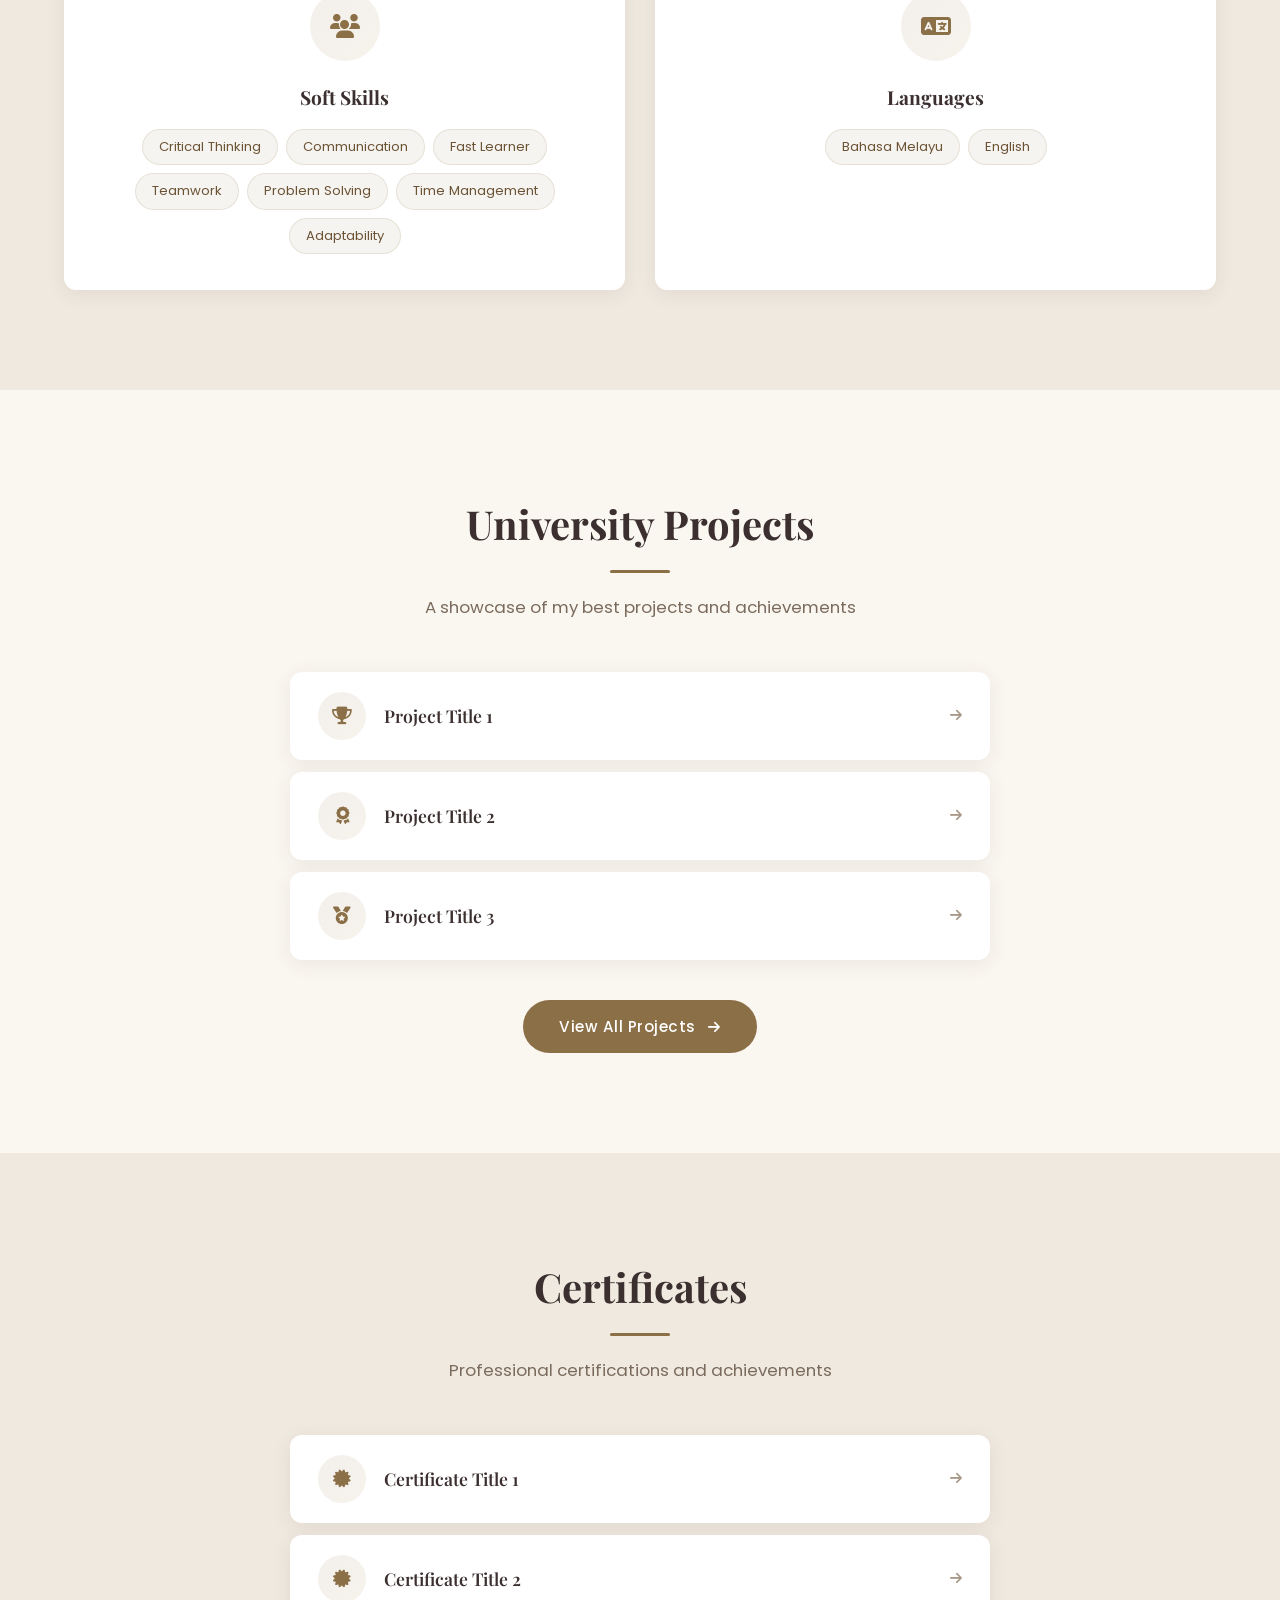
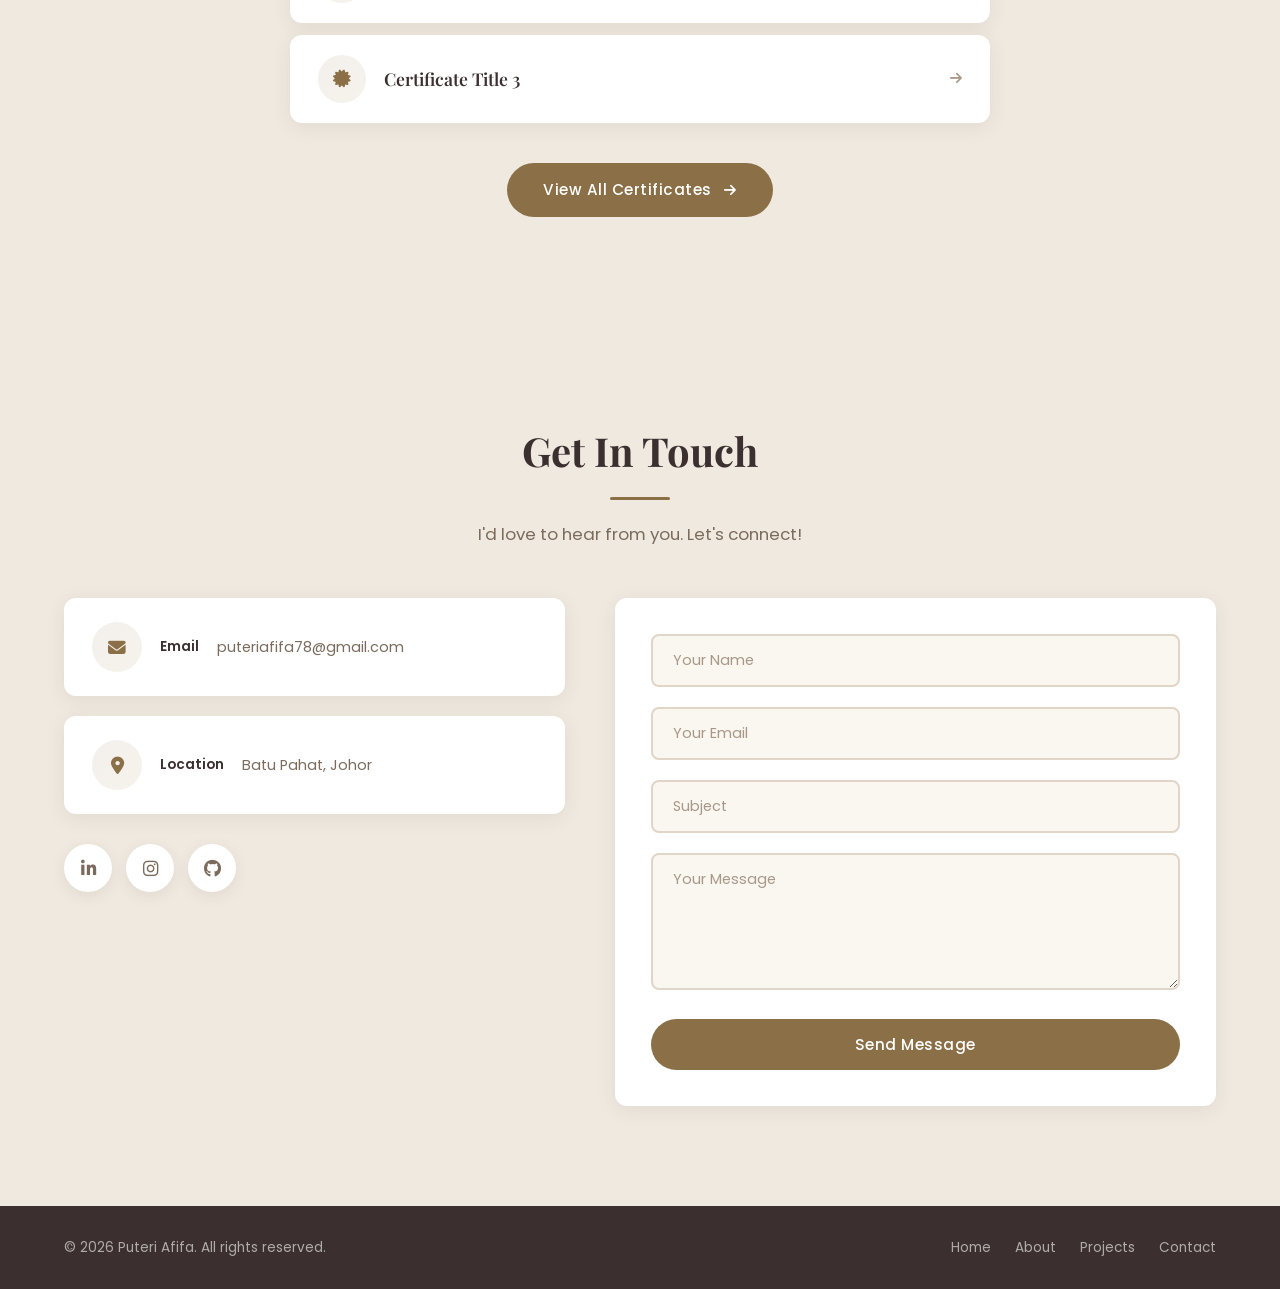
==== commit 8e37fc3a: "Update hero tagline and justify About Me text" ====
--- a/index.html
+++ b/index.html
@@ -40,7 +40,7 @@
         <div class="hero-content">
             <p class="hero-greeting">Welcome to my Portfolio</p>
             <h1 class="hero-name">Puteri Nur Aliyah Afifa</h1>
-            <p class="hero-tagline">A collection of award-winning works</p>
+            <p class="hero-tagline">Computer Science Student | Passionate About Building Innovative Solutions</p>
             <div class="hero-buttons">
                 <a href="#projects" class="btn btn-primary">View My Works</a>
                 <a href="#contact" class="btn btn-outline">Get In Touch</a>
--- a/style.css
+++ b/style.css
@@ -417,6 +417,7 @@
     color: var(--color-text-light);
     margin-bottom: 16px;
     font-size: 0.95rem;
+    text-align: justify;
 }
 
 .about-details {
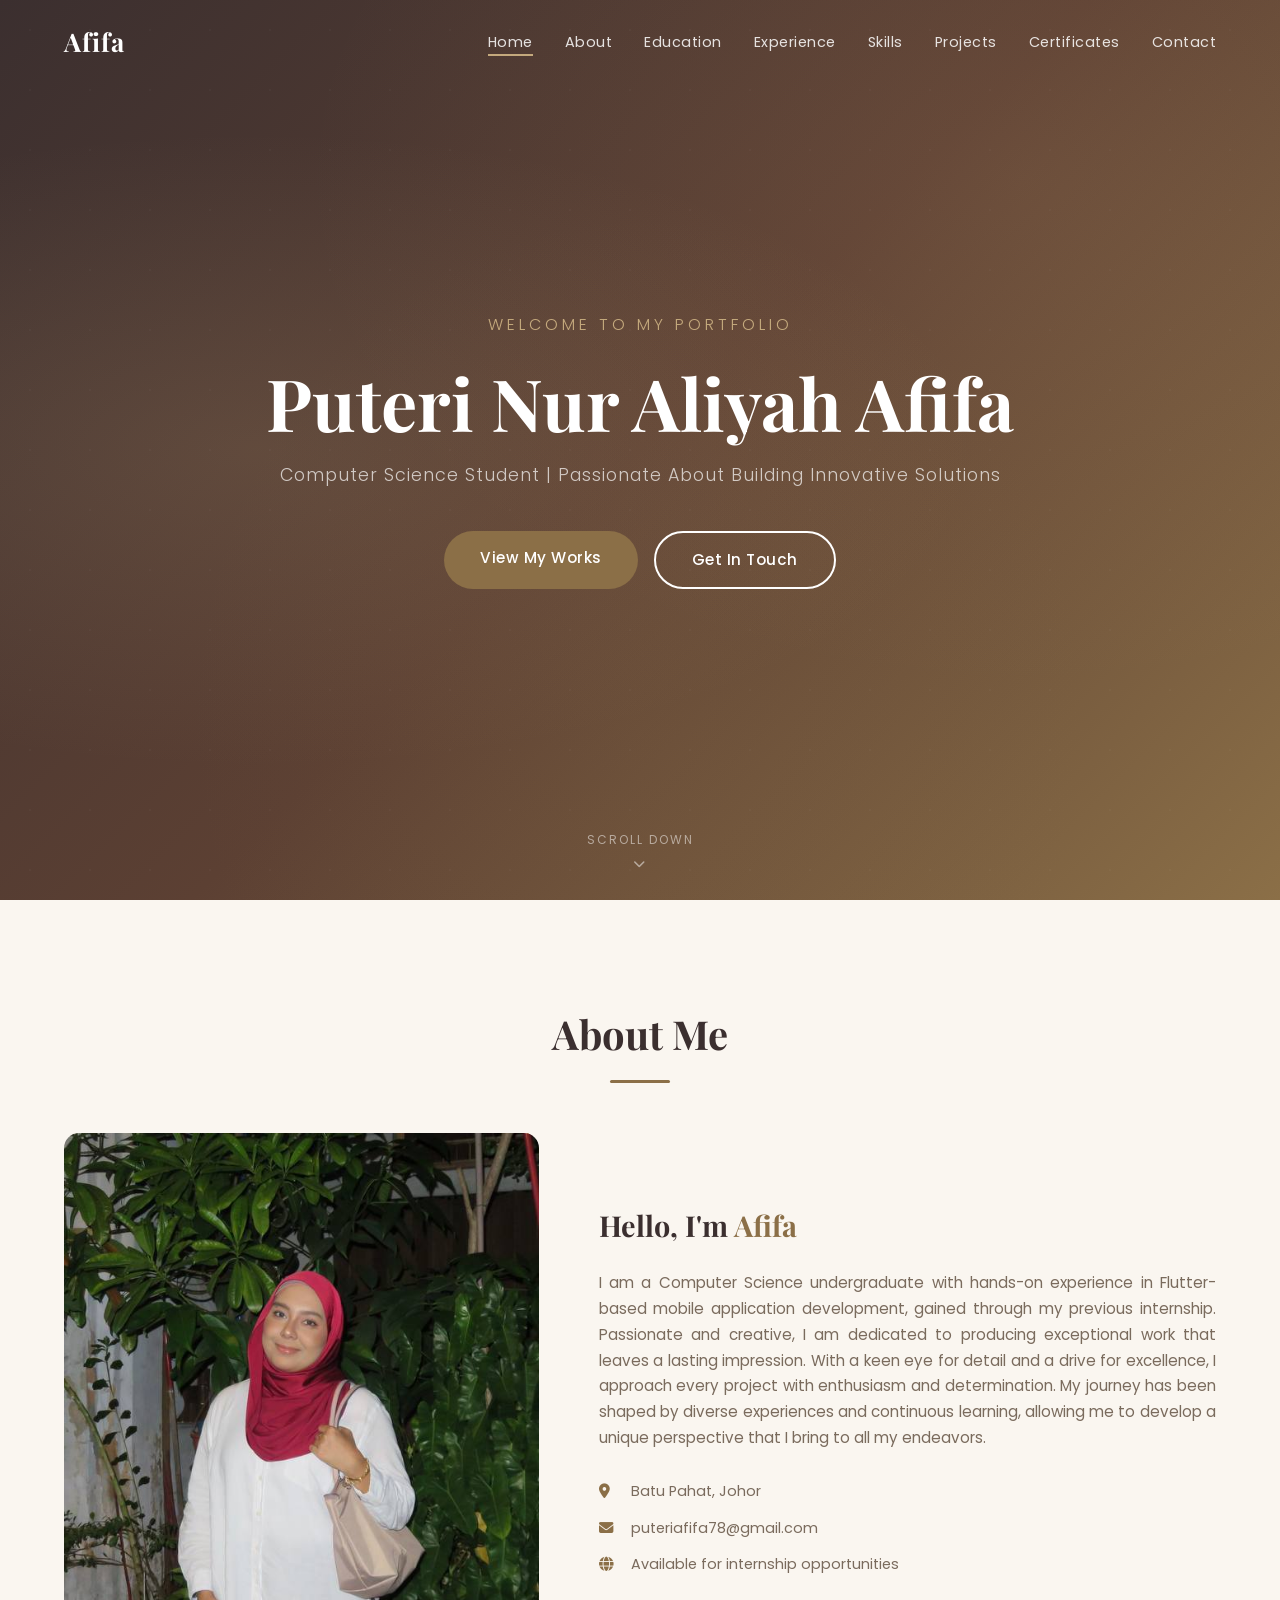
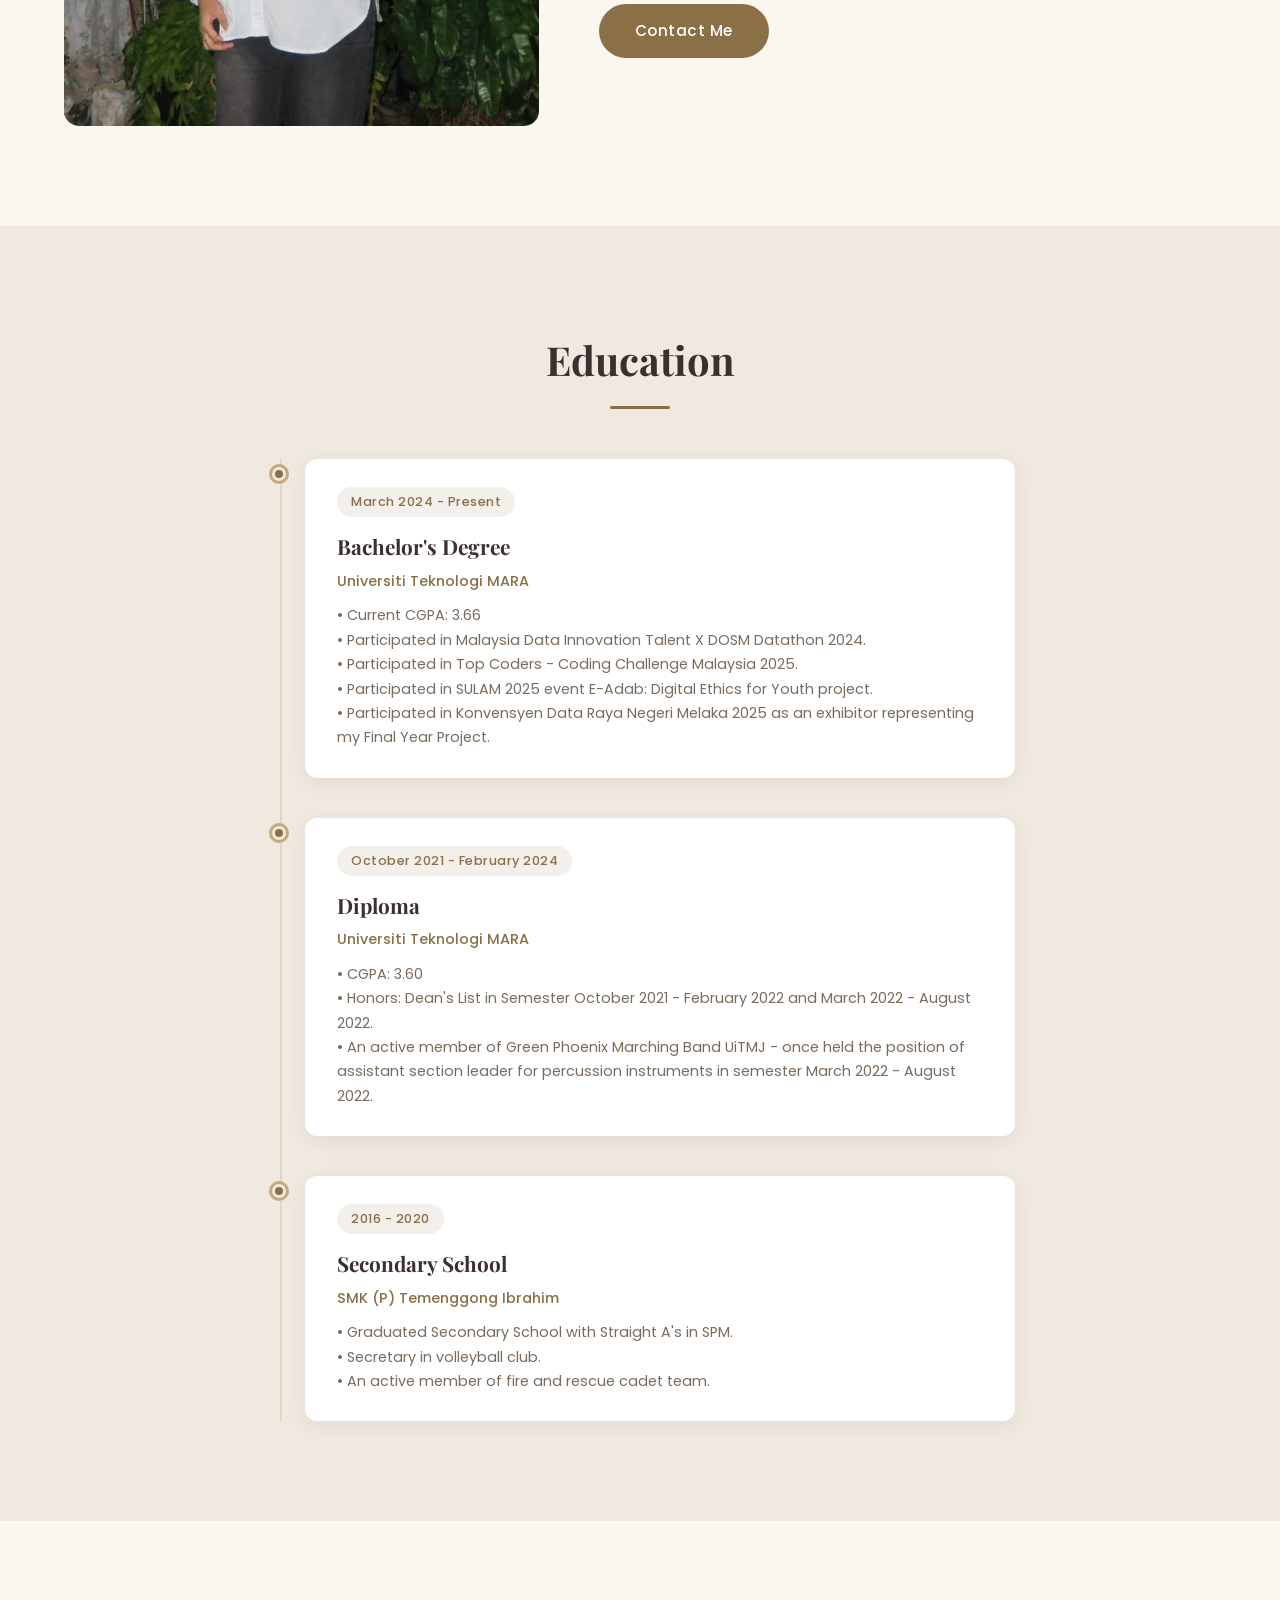
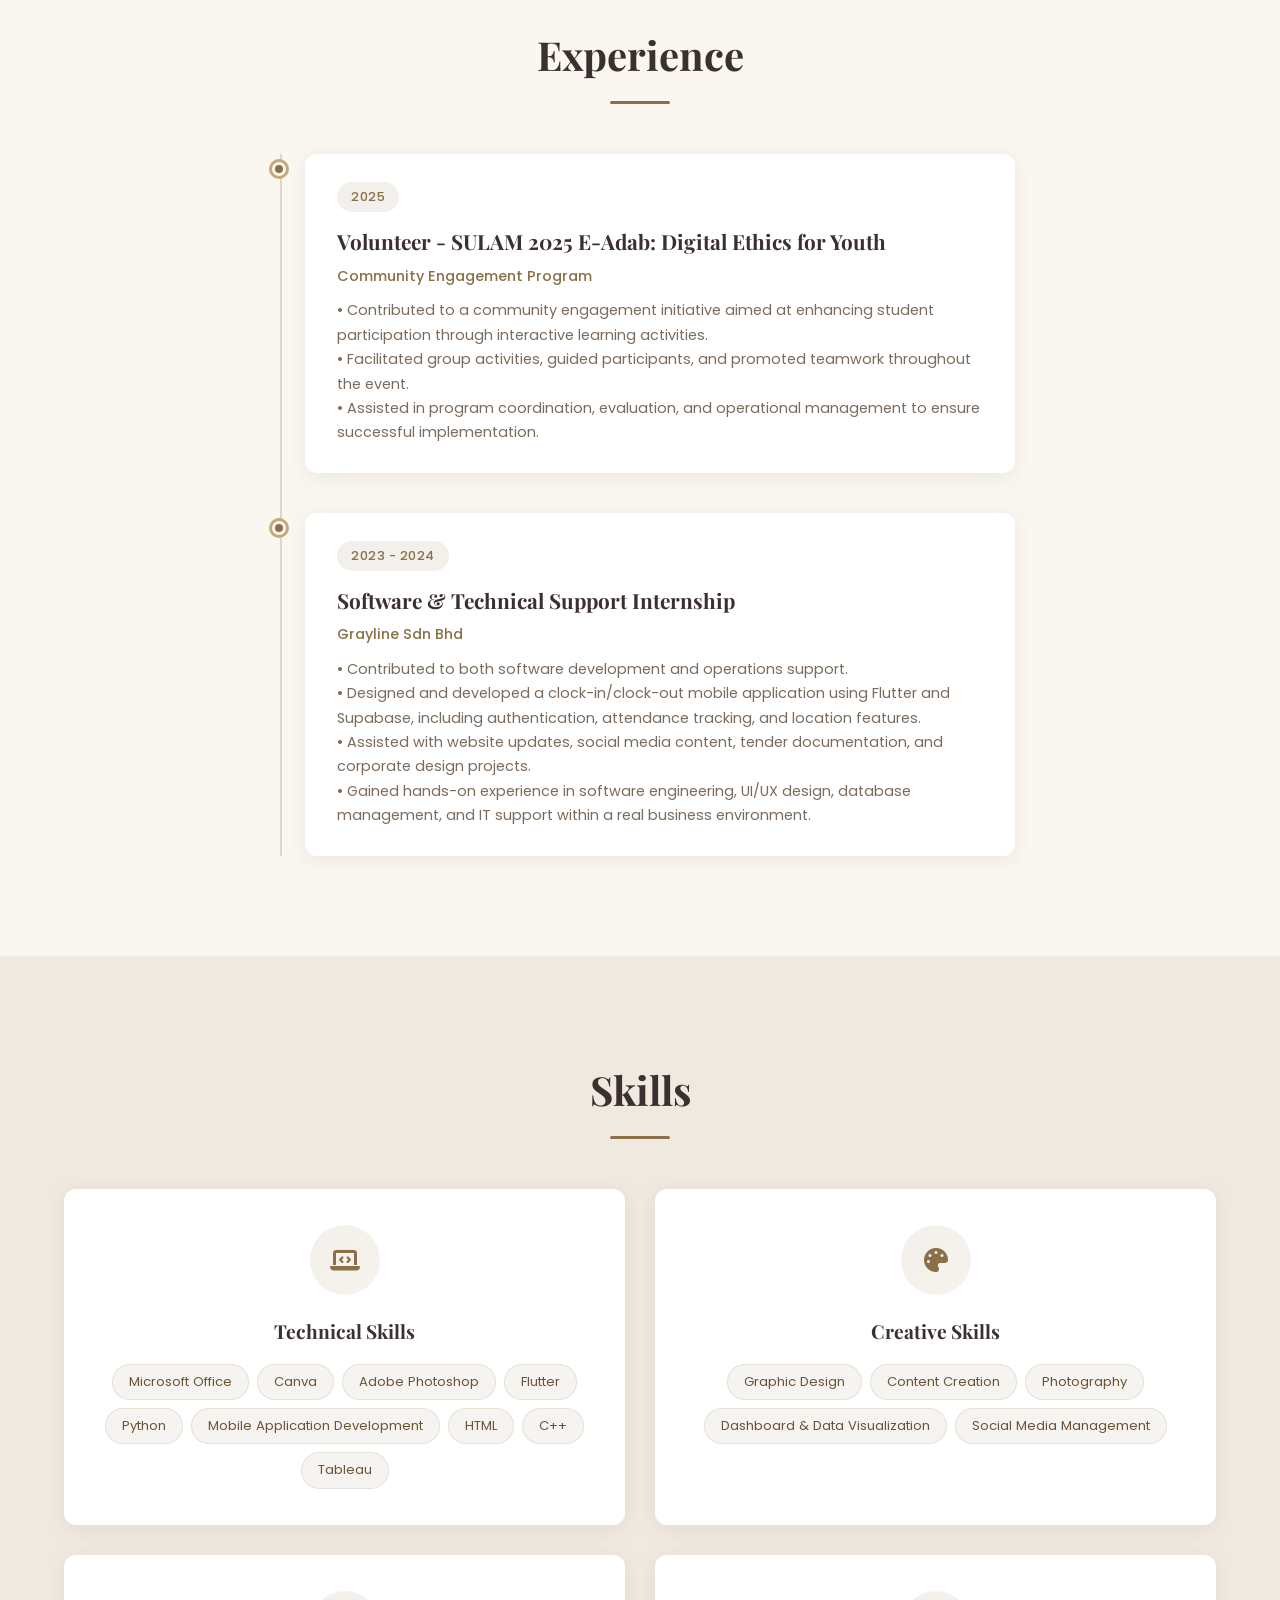
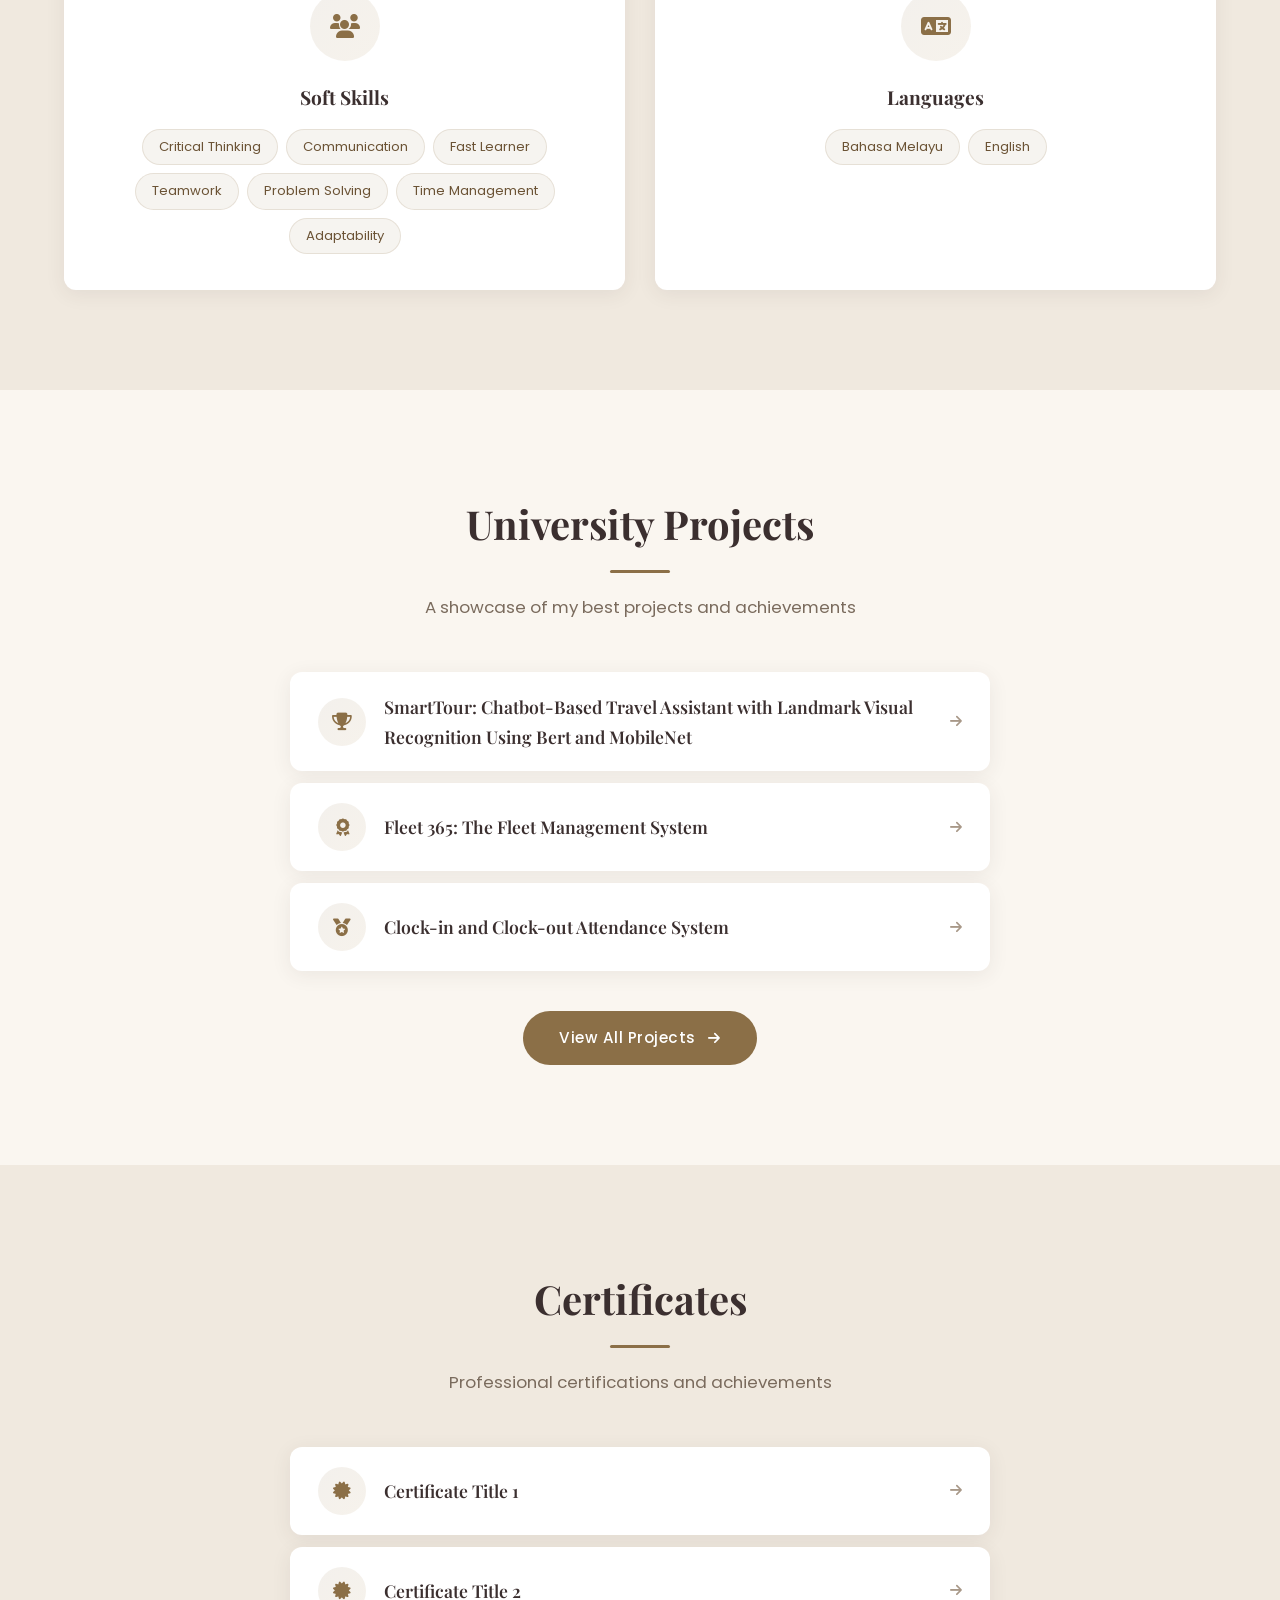
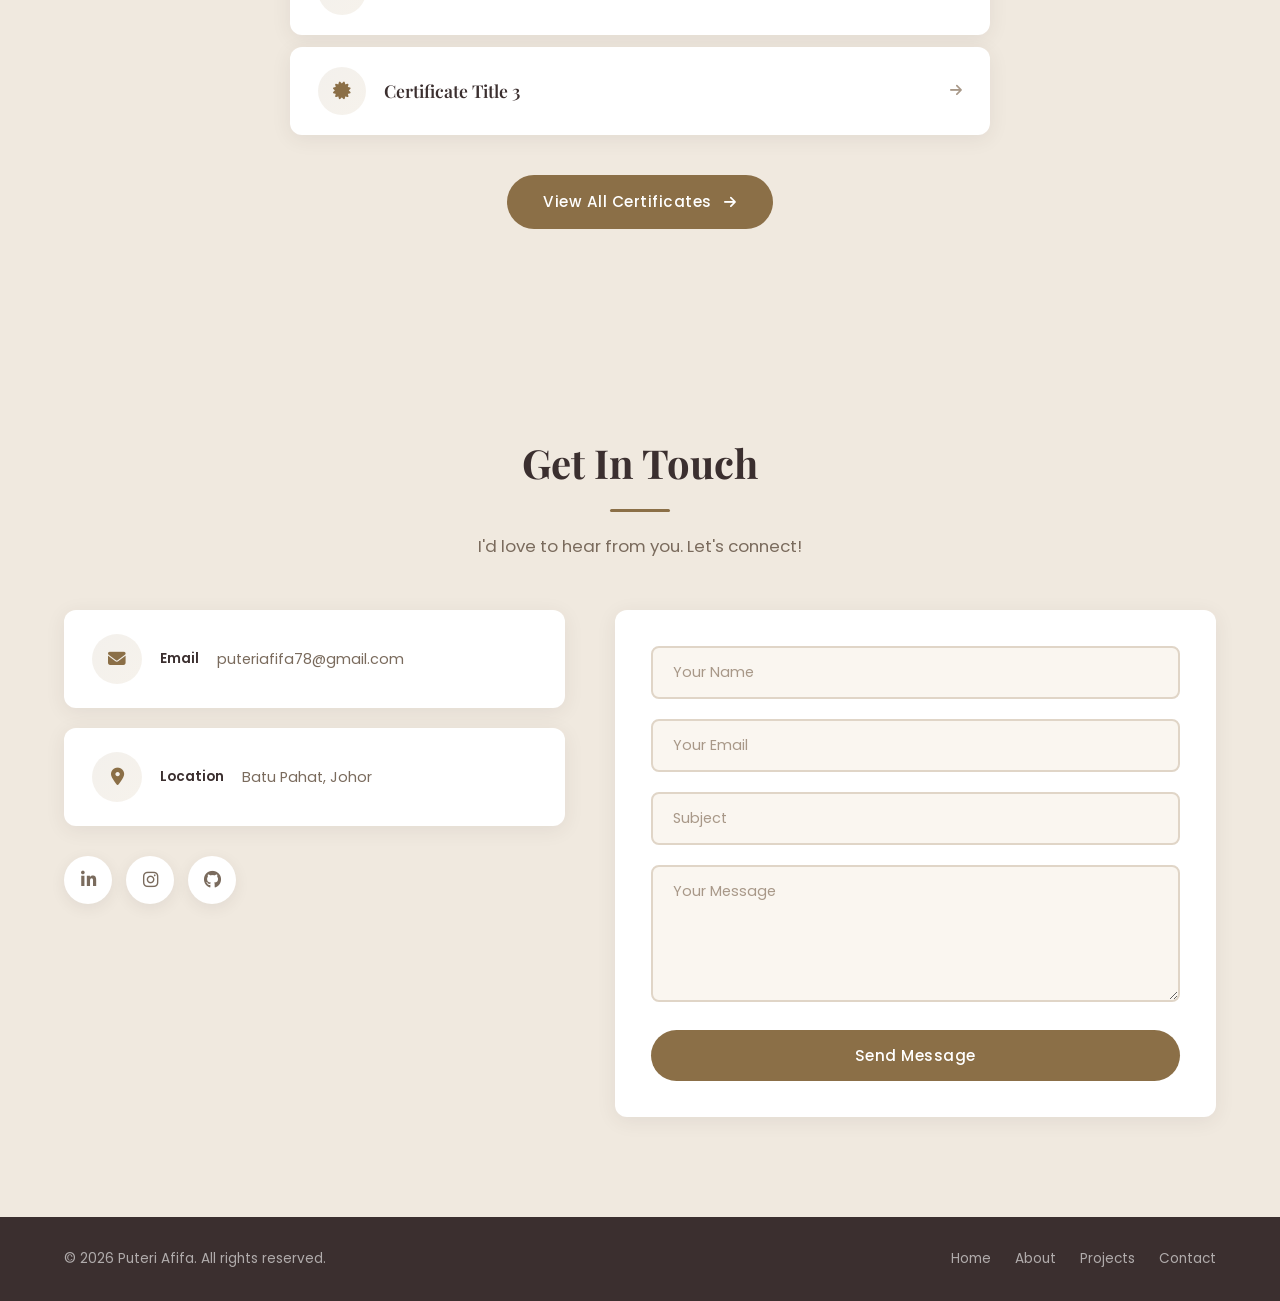
==== commit e46e76fd: "Add project titles, images, and update image paths to jpg" ====
--- a/index.html
+++ b/index.html
@@ -111,7 +111,7 @@
                         <span class="timeline-date">October 2021 - February 2024</span>
                         <h3>Diploma</h3>
                         <h4>Universiti Teknologi MARA</h4>
-                        <p>• CGPA: 3.6</p>
+                        <p>• CGPA: 3.60</p>
                         <p>• Honors: Dean's List in Semester October 2021 - February 2022 and March 2022 - August 2022.</p>
                         <p>• An active member of Green Phoenix Marching Band UiTMJ - once held the position of assistant section leader for percussion instruments in semester March 2022 - August 2022.</p>
                     </div>
@@ -239,17 +239,17 @@
             <div class="preview-list">
                 <a href="projects.html" class="preview-item">
                     <span class="preview-icon"><i class="fas fa-trophy"></i></span>
-                    <span class="preview-name">Project Title 1</span>
+                    <span class="preview-name">SmartTour: Chatbot-Based Travel Assistant with Landmark Visual Recognition Using Bert and MobileNet</span>
                     <span class="preview-arrow"><i class="fas fa-arrow-right"></i></span>
                 </a>
                 <a href="projects.html" class="preview-item">
                     <span class="preview-icon"><i class="fas fa-award"></i></span>
-                    <span class="preview-name">Project Title 2</span>
+                    <span class="preview-name">Fleet 365: The Fleet Management System</span>
                     <span class="preview-arrow"><i class="fas fa-arrow-right"></i></span>
                 </a>
                 <a href="projects.html" class="preview-item">
                     <span class="preview-icon"><i class="fas fa-medal"></i></span>
-                    <span class="preview-name">Project Title 3</span>
+                    <span class="preview-name">Clock-in and Clock-out Attendance System</span>
                     <span class="preview-arrow"><i class="fas fa-arrow-right"></i></span>
                 </a>
             </div>
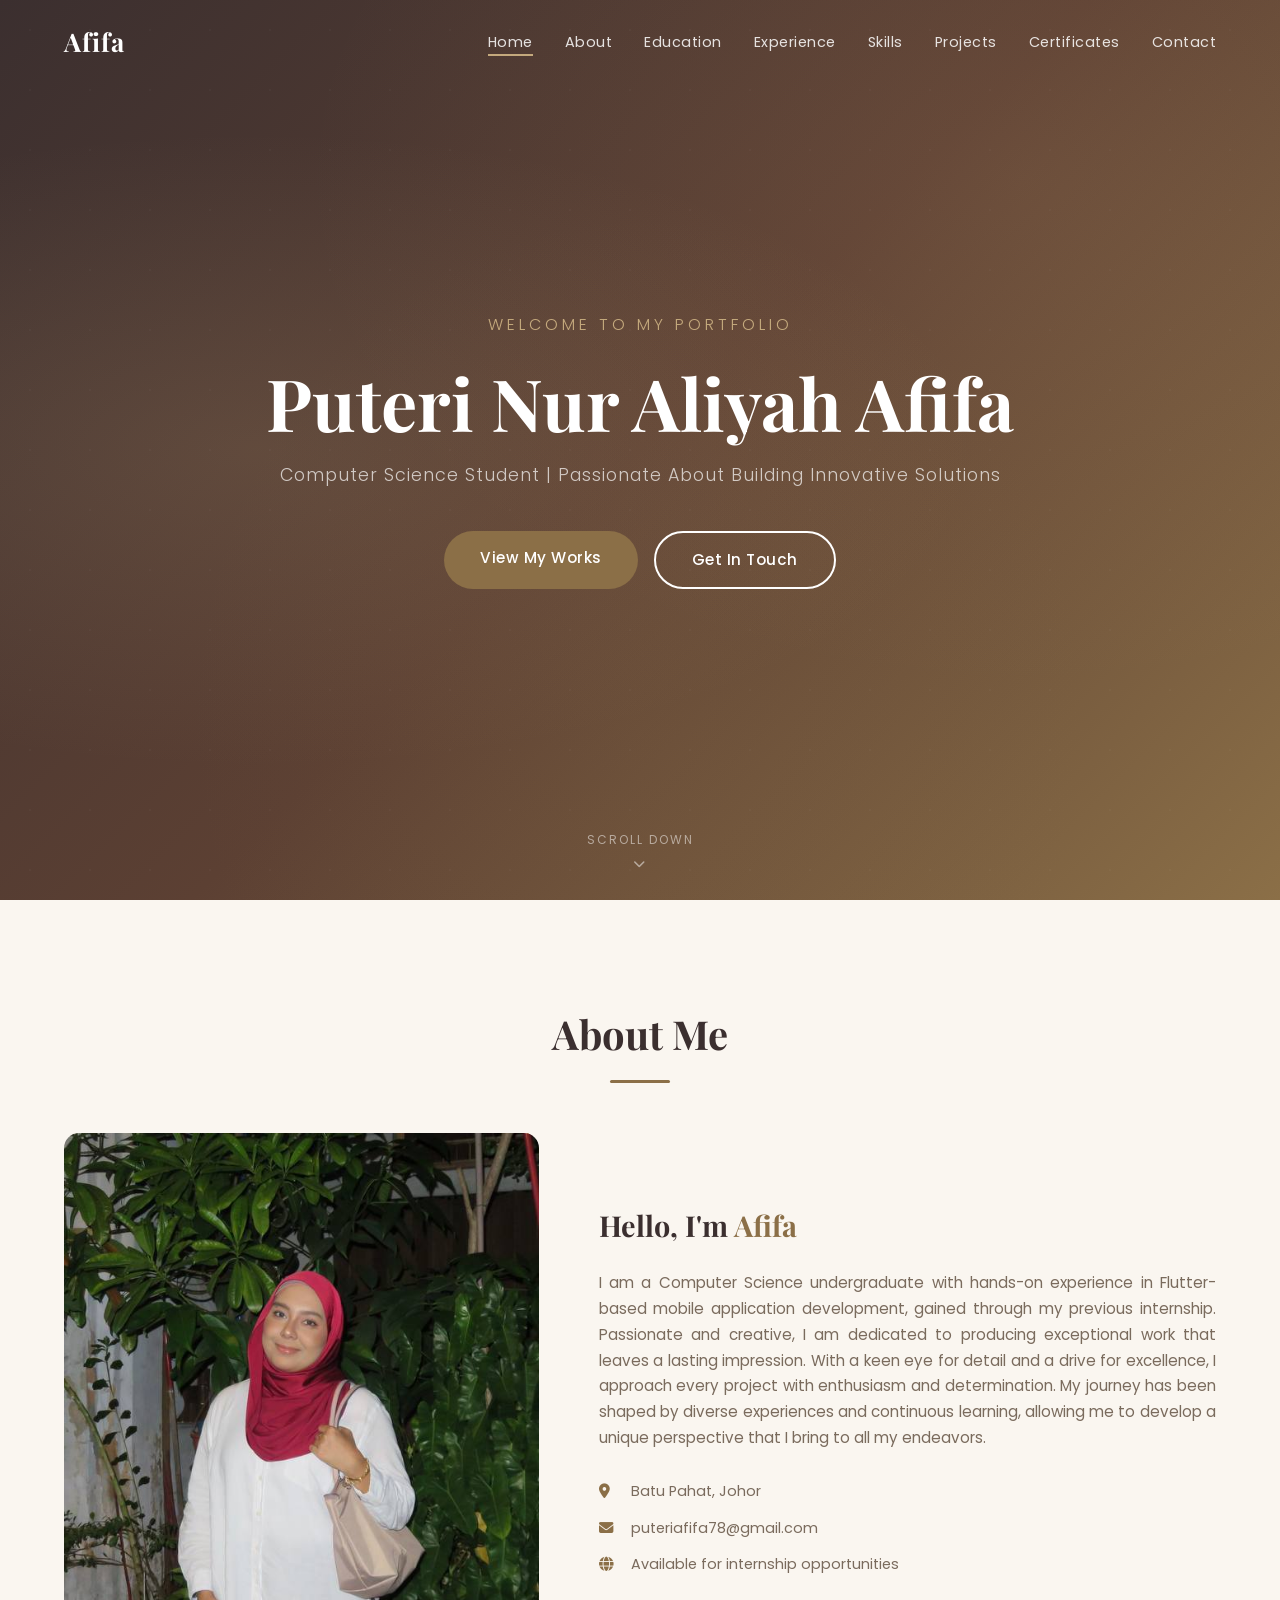
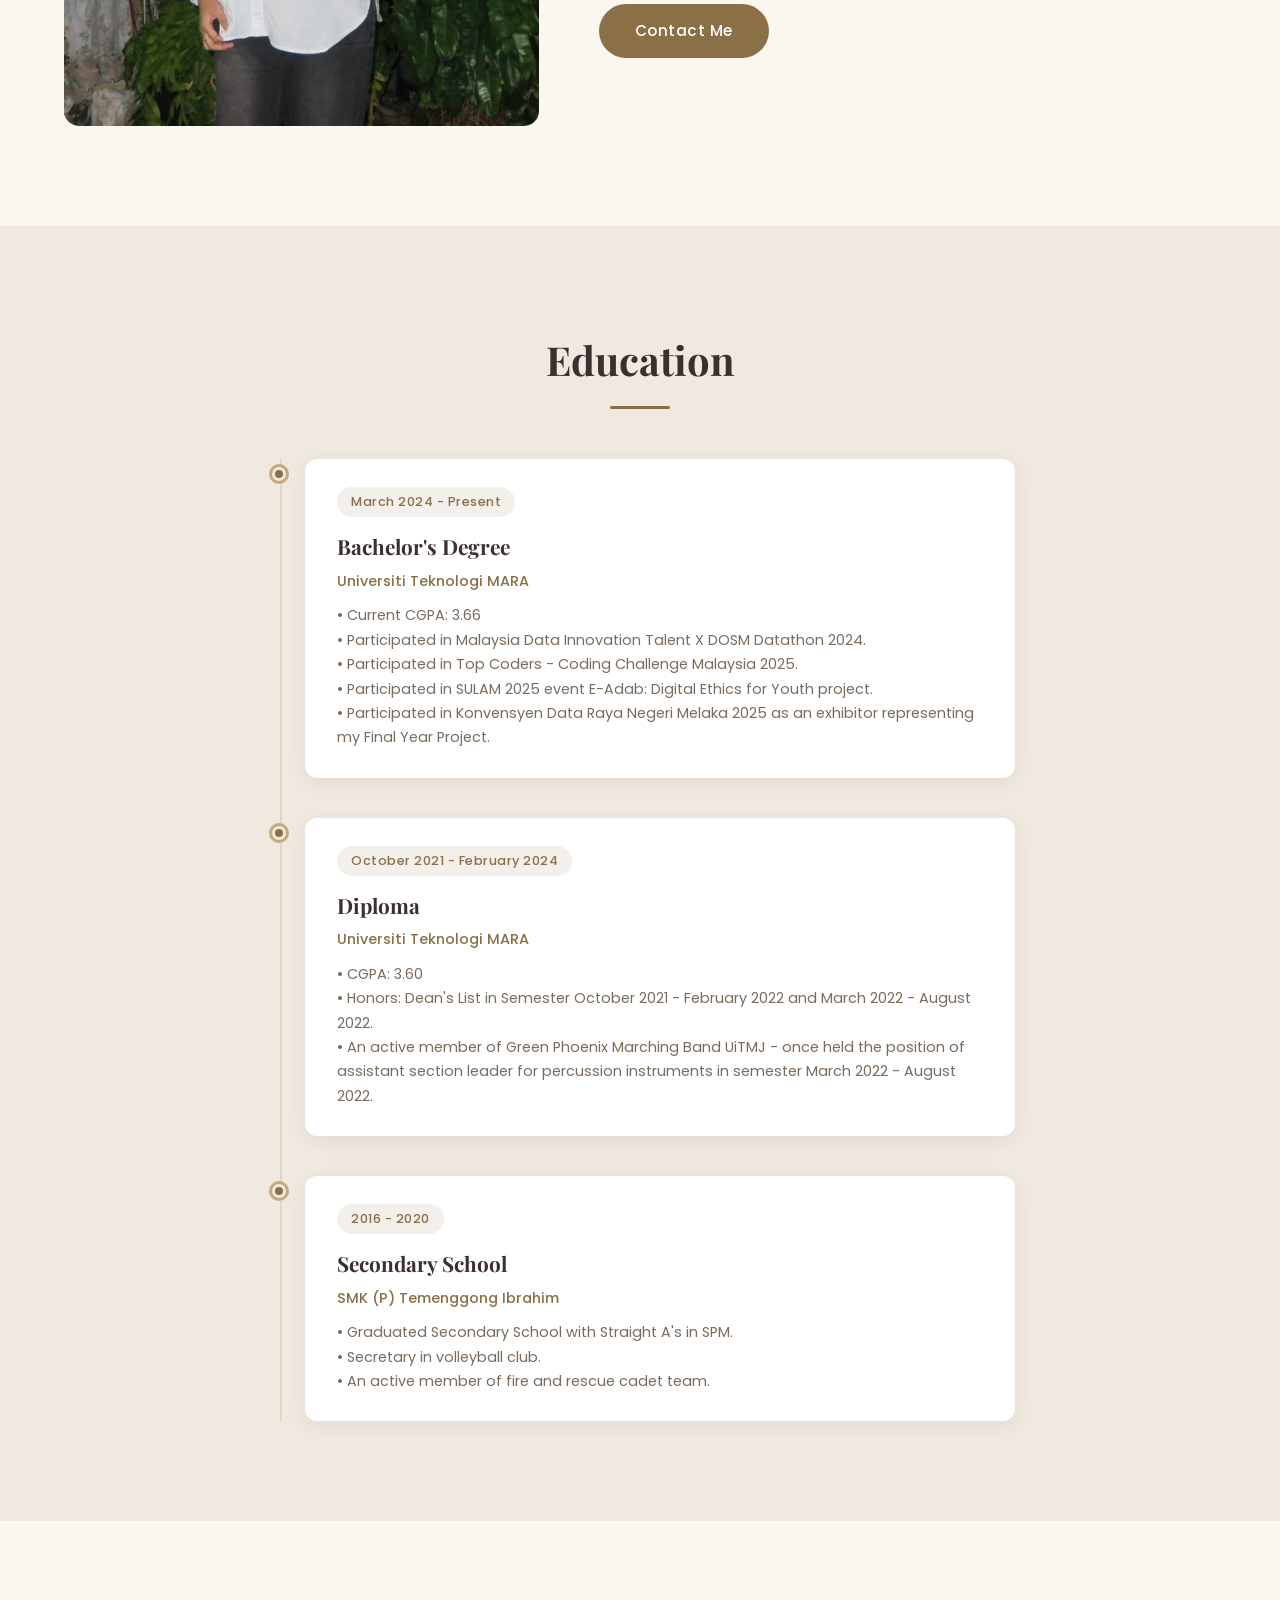
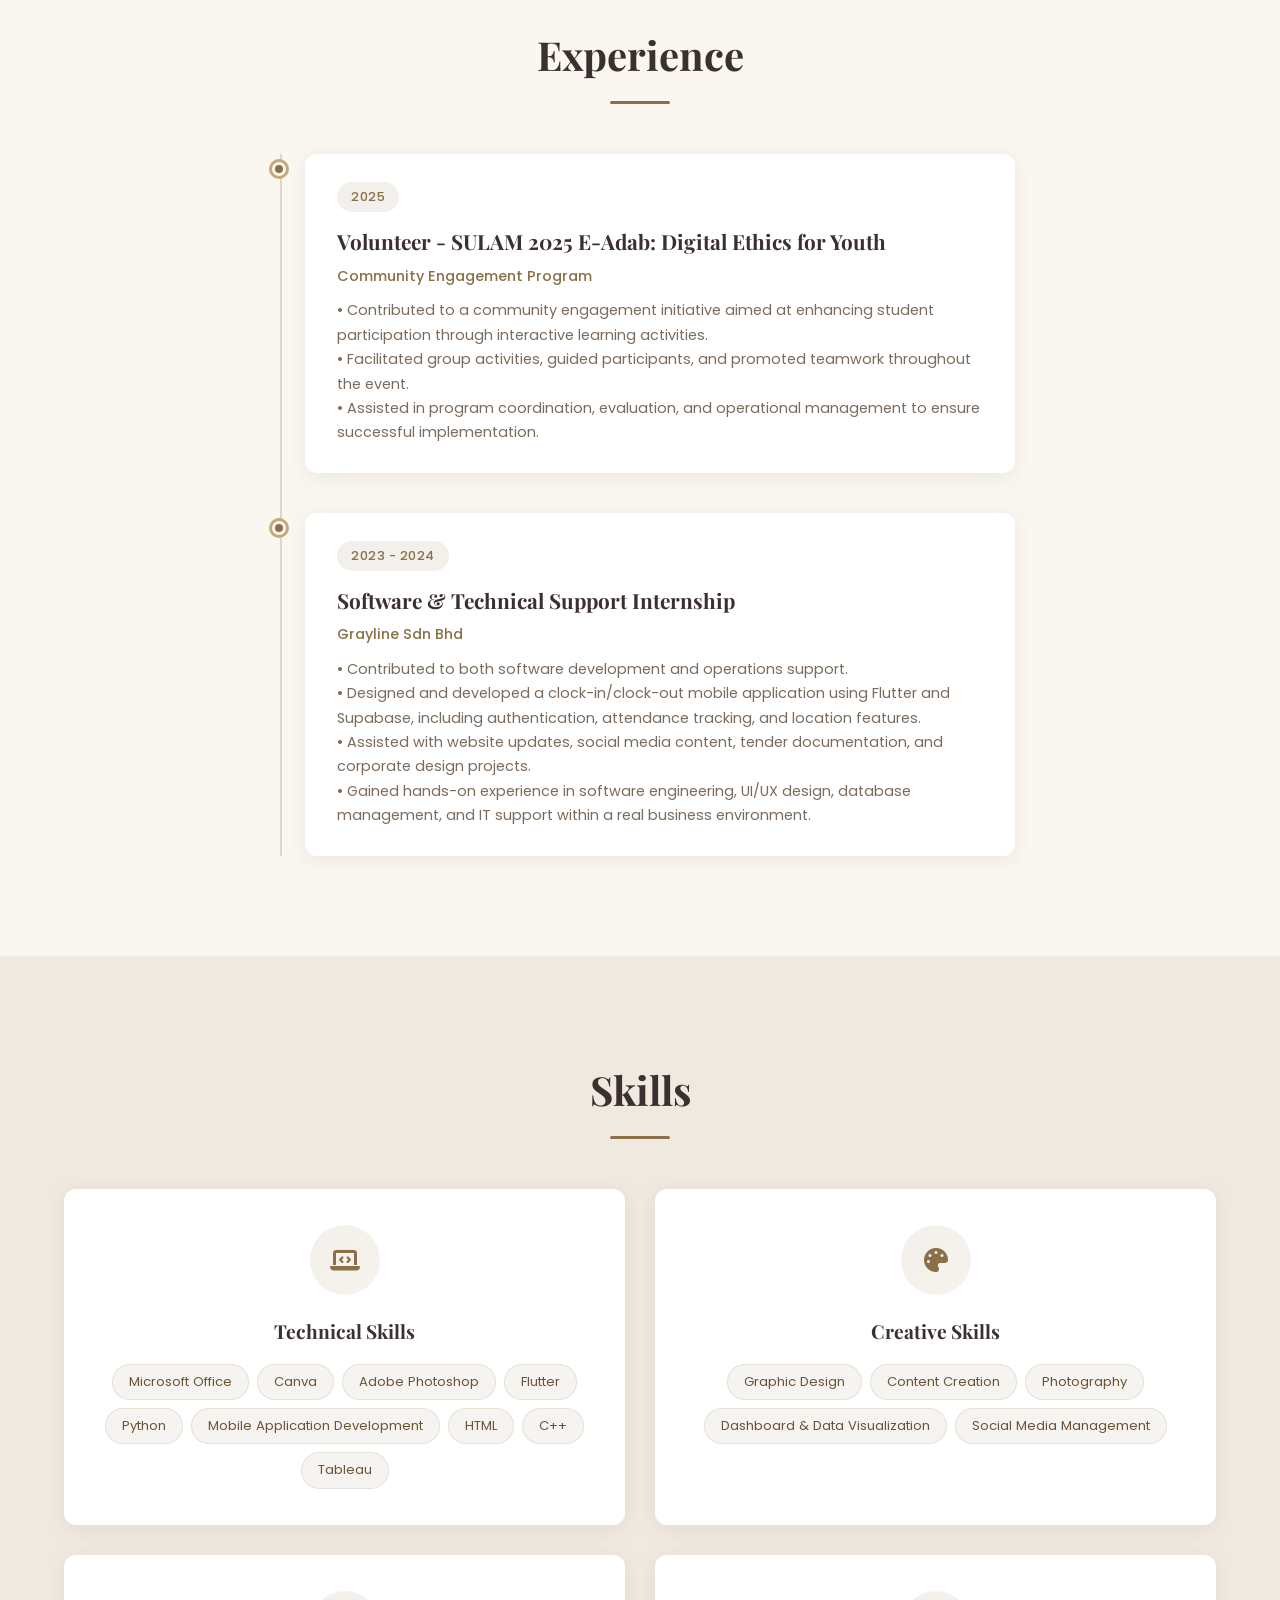
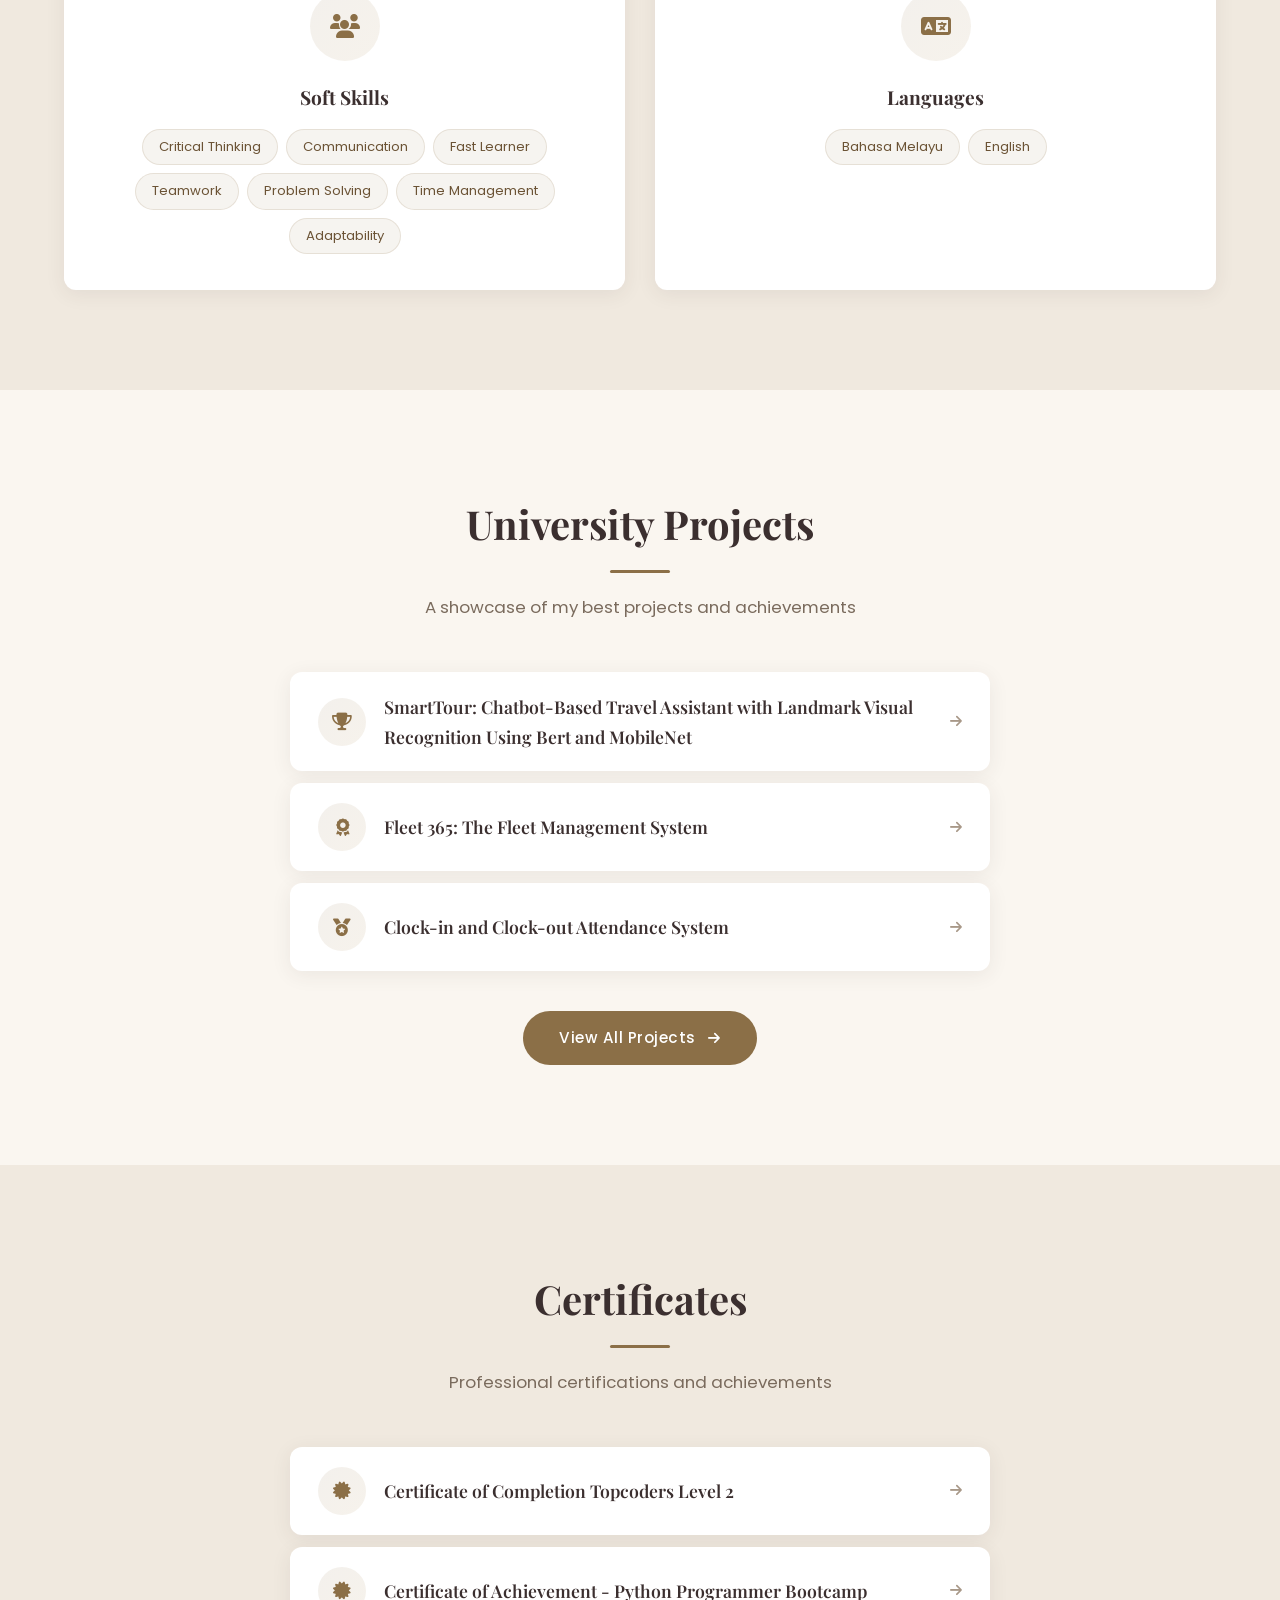
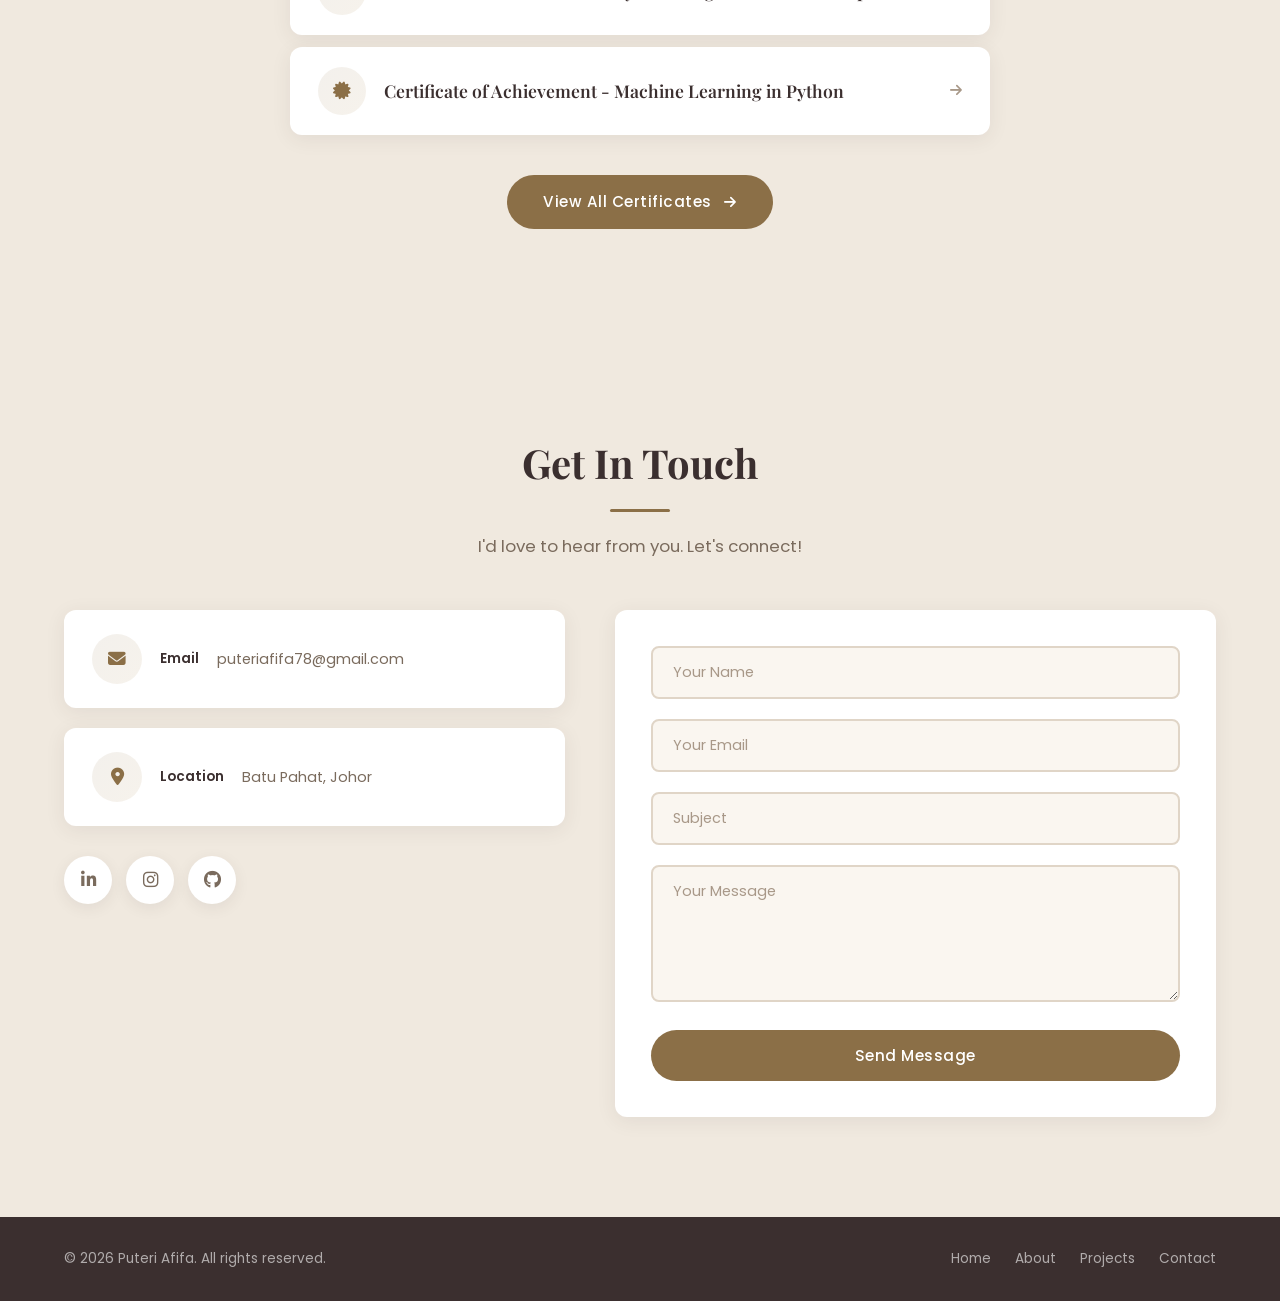
==== commit 035aca88: "Update certificates: add 10 certificate titles, images (png), and tags" ====
--- a/index.html
+++ b/index.html
@@ -268,17 +268,17 @@
             <div class="preview-list">
                 <a href="certificates.html" class="preview-item">
                     <span class="preview-icon"><i class="fas fa-certificate"></i></span>
-                    <span class="preview-name">Certificate Title 1</span>
+                    <span class="preview-name">Certificate of Completion Topcoders Level 2</span>
                     <span class="preview-arrow"><i class="fas fa-arrow-right"></i></span>
                 </a>
                 <a href="certificates.html" class="preview-item">
                     <span class="preview-icon"><i class="fas fa-certificate"></i></span>
-                    <span class="preview-name">Certificate Title 2</span>
+                    <span class="preview-name">Certificate of Achievement - Python Programmer Bootcamp</span>
                     <span class="preview-arrow"><i class="fas fa-arrow-right"></i></span>
                 </a>
                 <a href="certificates.html" class="preview-item">
                     <span class="preview-icon"><i class="fas fa-certificate"></i></span>
-                    <span class="preview-name">Certificate Title 3</span>
+                    <span class="preview-name">Certificate of Achievement - Machine Learning in Python</span>
                     <span class="preview-arrow"><i class="fas fa-arrow-right"></i></span>
                 </a>
             </div>
--- a/style.css
+++ b/style.css
@@ -633,6 +633,17 @@
     color: var(--color-primary-light);
 }
 
+.project-image img.cert-img {
+    width: 100%;
+    height: 100%;
+    object-fit: cover;
+    transition: transform 0.4s ease;
+}
+
+.project-card:hover .cert-img {
+    transform: scale(1.05);
+}
+
 .project-overlay {
     position: absolute;
     top: 0;
@@ -1143,6 +1154,7 @@
 
 .modal-description p {
     margin-bottom: 12px;
+    text-align: justify;
 }
 
 .modal-description strong {
@@ -1152,6 +1164,79 @@
 /* Make project cards clickable */
 .project-card[onclick] {
     cursor: pointer;
+}
+
+/* Make gallery images clickable */
+.modal-gallery-item img {
+    cursor: pointer;
+    transition: var(--transition);
+}
+
+.modal-gallery-item img:hover {
+    opacity: 0.85;
+    transform: scale(1.02);
+}
+
+/* ===== Image Lightbox (Full View) ===== */
+.lightbox-overlay {
+    position: fixed;
+    top: 0;
+    left: 0;
+    width: 100%;
+    height: 100%;
+    background: rgba(0, 0, 0, 0.92);
+    z-index: 3000;
+    display: flex;
+    align-items: center;
+    justify-content: center;
+    opacity: 0;
+    visibility: hidden;
+    transition: opacity 0.3s ease, visibility 0.3s ease;
+    padding: 20px;
+    cursor: zoom-out;
+}
+
+.lightbox-overlay.active {
+    opacity: 1;
+    visibility: visible;
+}
+
+.lightbox-overlay img {
+    max-width: 95%;
+    max-height: 90vh;
+    object-fit: contain;
+    border-radius: 8px;
+    box-shadow: 0 10px 50px rgba(0, 0, 0, 0.5);
+    transform: scale(0.9);
+    transition: transform 0.3s ease;
+    cursor: default;
+}
+
+.lightbox-overlay.active img {
+    transform: scale(1);
+}
+
+.lightbox-close {
+    position: absolute;
+    top: 20px;
+    right: 28px;
+    width: 48px;
+    height: 48px;
+    border: none;
+    background: rgba(255, 255, 255, 0.15);
+    color: #fff;
+    font-size: 2rem;
+    border-radius: 50%;
+    cursor: pointer;
+    display: flex;
+    align-items: center;
+    justify-content: center;
+    transition: background 0.3s ease;
+    z-index: 3001;
+}
+
+.lightbox-close:hover {
+    background: rgba(255, 255, 255, 0.3);
 }
 
 @media (max-width: 600px) {
